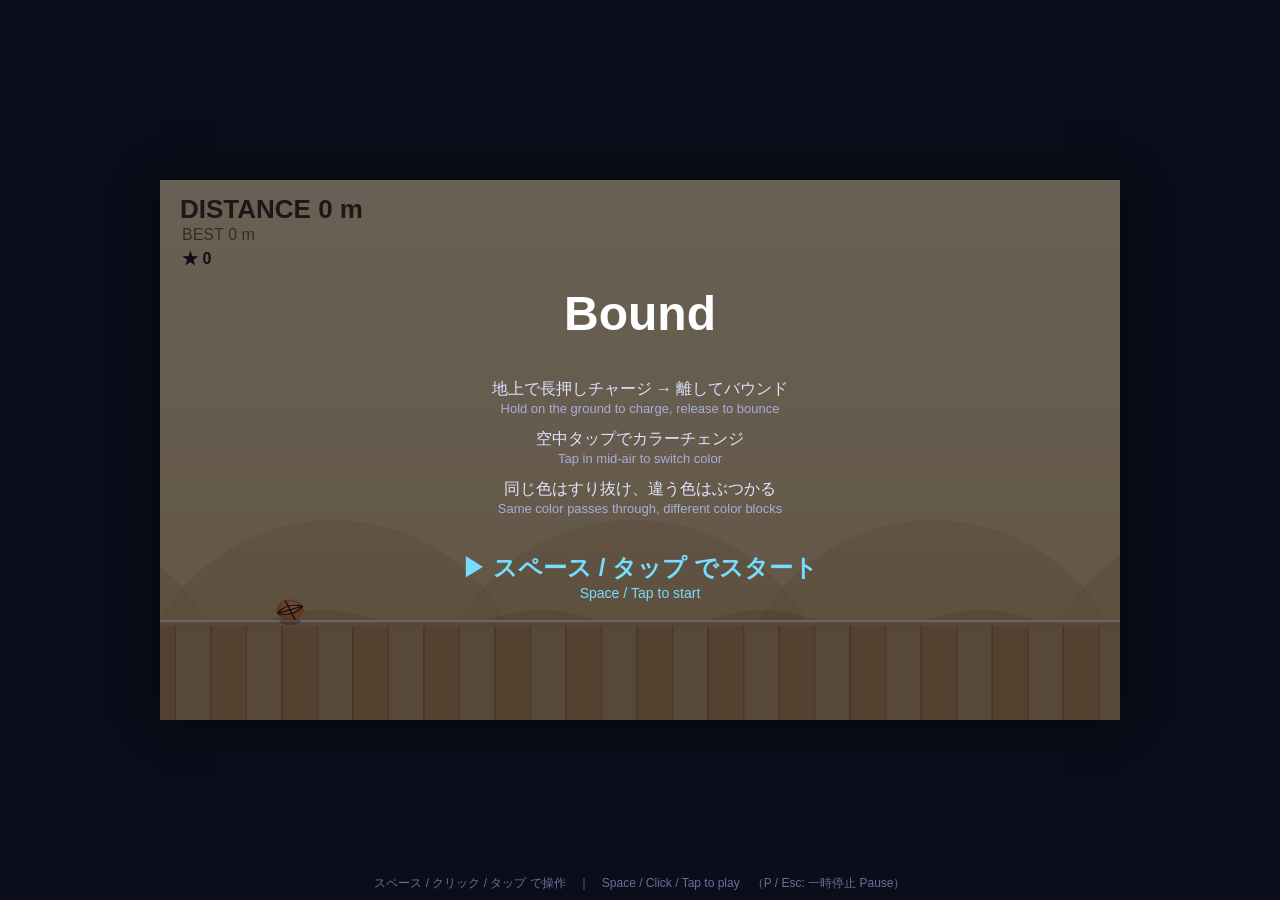
==== index.html @ 678710ff "Black stars; star frequency scales from 15% to 85% by 10000m Co-Authored-By: Claude Sonnet 4.6 <nore" ====
<!DOCTYPE html>
<html lang="ja">
<head>
<meta charset="UTF-8">
<meta name="viewport" content="width=device-width, initial-scale=1.0, user-scalable=no">
<title>Bound</title>
<style>
  * { margin: 0; padding: 0; box-sizing: border-box; }
  html, body {
    width: 100%; height: 100%;
    background: #0b0d1a;
    overflow: hidden;
    font-family: "Segoe UI", "Hiragino Kaku Gothic ProN", "Meiryo", sans-serif;
    -webkit-user-select: none; user-select: none;
    touch-action: none;
  }
  #wrap {
    position: absolute; inset: 0;
    display: flex; align-items: center; justify-content: center;
  }
  canvas {
    background: #1a1f3a;
    box-shadow: 0 0 40px rgba(0,0,0,0.6);
    image-rendering: auto;
    max-width: 100%; max-height: 100%;
  }
  #hint {
    position: absolute; bottom: 8px; left: 0; right: 0;
    text-align: center; color: #6a7099; font-size: 12px;
    pointer-events: none;
  }
</style>
</head>
<body>
<div id="wrap">
  <canvas id="cv" width="960" height="540"></canvas>
</div>
<div id="hint">スペース / クリック / タップ で操作　｜　Space / Click / Tap to play　（P / Esc: 一時停止 Pause）</div>

<script>
"use strict";
(function () {
  const cv = document.getElementById("cv");
  const ctx = cv.getContext("2d");
  const W = cv.width, H = cv.height;

  // ---------------------------------------------------------------------------
  // 物理・ゲーム定数
  // ---------------------------------------------------------------------------
  const GROUND_Y     = 430;     // 地面の高さ（プレイヤーの足の基準）
  const G            = 3200;    // 重力 (px/s^2)。滞空時間≒0.575秒（CHARGE_TIMEより短くしてチャージ中は減速）
  const BASE_VY      = 920;     // 通常ジャンプの初速（上向き）
  const BASE_VX      = 340;     // 開始時の基本前進速度
  const BOOST_MAX    = 330;     // チャージ解放時、そのジャンプだけ前進を速める量（蓄積しない）
  const SPEED_ACCEL  = 0.02;    // 進行距離に応じた等加速度的な加速 (px/s あたり 1px)
  const SPEED_EXTRA_MAX = 520;  // 進行による加速の上限(px/s)
  const HEIGHT_PEN   = 0.45;    // 最大チャージ時の高度低下率（0.45 = 45%減）
  const CHARGE_TIME  = 0.72;    // フルチャージまでの時間(秒)。この間に通常ジャンプ1回分進む
  const CHARGE_MAX   = 1.0;     // チャージ上限（超えると自動解放）
  const NEAR_GROUND_H= 90;      // この高さ以内（降下中）ならチャージ可能(px)
  const CAM_ANCHOR   = 130;     // ボールの画面上の位置(px)。小さいほど左寄りで前方が見やすい
  const CAM_SMOOTH   = 6;       // カメラ追従の滑らかさ（大きいほど速い）
  const ZOOM         = 0.74;    // 画面の引き（<1ほど広く見える＝進行先を確認しやすい）
  const GROUND_SCREEN_Y = 440;  // 地面ラインの画面上の高さ(px)

  const PLAYER_W = 26, PLAYER_H = 32;
  const FALL_ALLOW = 16;        // 地面を超えて落ちてもセーフな余地(px)
  const DEATH_Y  = GROUND_Y + FALL_ALLOW;
  const HOLE_GRACE = 14;        // 穴の落下判定を見た目より両端で狭める余地(px)

  // ボールの色は2色（オレンジ／黒）。色が一致した壁はすり抜けられる。
  // 壁・移動壁は白（中立）もあり、白はどの色でも必ず衝突（すり抜け不可）。
  const COL_ORANGE = "orange", COL_BLACK = "black", COL_WHITE = "white";
  const PALETTE = {
    orange: { main: "#df6f17", light: "#ffae5c", seam: "#1b1206" },
    black:  { main: "#2b2b30", light: "#5d5d66", seam: "#e8e8f0" },
    white:  { main: "#eceef3", light: "#ffffff", seam: "#3a2a14" }
  };

  // ステージ生成
  const SEG_W        = W;          // 一画面分
  const GEN_STEP     = SEG_W / 2;  // 生成・軌道計算の刻み（半画面ごと）
  const START_SAFE_X = SEG_W * 1.4;// 開始直後の安全地帯
  const MARGIN_BASE  = 78;         // 軌道に持たせる初期猶予（各窓の先頭）
  const MARGIN_MIN   = 18;         // 最小猶予
  const MARGIN_SHRINK= 0.0042;     // 距離あたりの猶予縮小量（全体）
  const WINDOW_NARROW= 38;         // 半画面の窓内で進むほど狭める量(px)
  const MAX_WALL_H   = 150;
  const MIN_WALL_H   = 22;
  const MAX_AMPL     = 78;
  const ISLAND_HOLE_MIN = 230;     // 浮島を置く穴幅の絶対下限(px)
  // 浮島は「最大級の穴」だけに置く。穴の最大幅は ≒ 速度×滞空時間(2*BASE_VY/G≒0.575) なので、
  // それより小さい比率にしないと条件を満たさず浮島が出なくなる点に注意。
  const ISLAND_HOLE_FRAC = 0.50;
  const ISLAND_W     = 66;         // 浮島の幅(px)
  const ISLAND_H     = 26;         // 浮島の厚み（描画用, px）

  // 御褒美のスター：ゴーストの軌道上のランダムな位置に置く（軌道上なので必ず取れる）
  const ITEM_R         = 9;        // スターの見た目半径(px)
  const ITEM_COLLECT_R = 34;       // 取得判定の半径（集めやすめ）
  const STAR_CHANCE_MIN = 0.15;    // 星の出現確率（序盤）
  const STAR_CHANCE_MAX = 0.85;    // 星の出現確率（10000m以降）
  const STAR_CHANCE_FULL = 100000; // 最大確率に達するx座標（10000m）

  // 壁・移動壁が「色付き（すり抜け可能）」になる確率。進行するほど増える。
  const COLORED_BASE = 0.12;       // 序盤の色付き割合（残りは白＝すり抜け不可）
  const COLORED_RATE = 0.00006;    // 距離あたりの増加
  const COLORED_MAX  = 0.85;       // 色付き割合の上限

  // 妨害要素どうしの最低間隔は「反応時間(秒)」で管理する（px固定ではなく速度に追従）。
  // 〜2000m は GAP_TIME_SOLO 一定で「目の前の1個ずつ対応」できる余裕を保証。
  // 2000m→6000m で徐々に短縮し、前のジャンプ中に次を仕込む＝先読みが要る難易度へ。
  const GAP_TIME_SOLO = 1.4;       // 〜2000m の障害物間の反応時間(秒)
  const GAP_TIME_MIN  = 0.6;       // 6000m以降の反応時間(秒)
  const GAP_PHASE1_X  = 20000;     // 2000m（ここまではSOLO一定）
  const GAP_PHASE2_X  = 60000;     // 6000m（ここでMINに到達）

  // ---------------------------------------------------------------------------
  // シード付き乱数 (mulberry32) — 再現可能なステージ生成のため
  // ---------------------------------------------------------------------------
  function mulberry32(a) {
    return function () {
      a |= 0; a = (a + 0x6D2B79F5) | 0;
      let t = Math.imul(a ^ (a >>> 15), 1 | a);
      t = (t + Math.imul(t ^ (t >>> 7), 61 | t)) ^ t;
      return ((t ^ (t >>> 14)) >>> 0) / 4294967296;
    };
  }

  // ---------------------------------------------------------------------------
  // ゲーム状態
  // ---------------------------------------------------------------------------
  let state;            // "title" | "play" | "dead"
  let rng;              // 生成用乱数
  let ghost;            // ステージ生成用の通過可能ゴースト
  let obstacles;
  let items;             // 御褒美＆道しるべのスター（正解の軌道上に配置）
  let starsCollected;    // 取得したスター数
  let generatedUpToX;
  let lastObstacleX;    // 直前に置いた妨害要素のx（間隔制御用）
  let player;
  let time;             // ゲーム内経過時間(秒) — 上下する壁の駆動に使用
  let score, best;
  let holding;          // 物理的にボタンが押されているか
  let charge;
  let paused = false;   // 一時停止中か（プレイ中のみ）
  let shakeT;
  let camX = 0;         // カメラのワールドx（描画原点）
  let deadAt = -1;

  // 共有設定：公開URL（itch.io等）。空ならこのページのURLを使う。
  const SHARE_URL = "https://kanai-maru.itch.io/geg";
  let toastMsg = "", toastUntil = 0; // 画面下の一時メッセージ

  best = parseInt(localStorage.getItem("cr_best") || "0", 10) || 0;

  function reset() {
    state = "title";
    initRun(0xC0FFEE); // 固定シード（タイトル背景用）
  }

  function initRun(seed) {
    rng = mulberry32(seed);
    ghost = { x: 0 };
    obstacles = [];
    items = [];
    starsCollected = 0;
    generatedUpToX = 0;
    lastObstacleX = -Infinity;
    player = {
      x: 60, y: GROUND_Y, vy: 0, vx: BASE_VX,
      onGround: true, alive: true, nearGround: true,
      ballColor: COL_ORANGE
    };
    camX = player.x - CAM_ANCHOR / ZOOM;
    time = 0;
    score = 0;
    holding = false;
    charge = 0;
    paused = false;
    shakeT = 0;
    ensureGenerated(player.x + SEG_W * 2);
  }

  function startGame() {
    initRun((Math.random() * 0xFFFFFFFF) >>> 0);
    state = "play";
  }

  // ---------------------------------------------------------------------------
  // ステージ生成
  //   ゴーストがプレイヤーと同じ物理でランダムに跳ね、その「再現可能な軌道」を
  //   解析的に求める。各放物線アーク（着地〜着地）に対し、軌道を避ける形で
  //   穴・壁・上下する壁を配置する。猶予 margin は距離とともに縮小し、さらに
  //   妨害要素どうしの最低間隔も序盤は広く取る。
  // ---------------------------------------------------------------------------
  function ensureGenerated(targetX) {
    while (generatedUpToX < targetX) genStep();
  }

  // 半画面ぶんずつステージを生成する
  function genStep() {
    const segEnd = generatedUpToX + GEN_STEP;
    while (ghost.x < segEnd) {
      // 放物線アーク（ランダムなチャージ）。障害物はアーク内のみ。着地後すぐ次のアーク。
      const c = rng() < 0.5 ? 0 : rng() * CHARGE_MAX;
      const vy = BASE_VY * (1 - c * HEIGHT_PEN);
      const x0 = ghost.x;
      const vx = runSpeedAt(x0) + c * BOOST_MAX; // プレイヤーと同じ距離依存の速度で生成
      const T  = 2 * vy / G;
      const landX = x0 + vx * T;
      const apexX = x0 + vx * (vy / G);
      const apexY = GROUND_Y - vy * vy / (2 * G);
      if (x0 >= START_SAFE_X) {
        placeArcObstacle(x0, landX, apexX, apexY);
        // 御褒美スター：このアークの軌道上のランダムな位置に置く（軌道上なので必ず取れる）
        if (rng() < STAR_CHANCE_MIN + (STAR_CHANCE_MAX - STAR_CHANCE_MIN) * Math.min(1, x0 / STAR_CHANCE_FULL)) {
          const f = 0.15 + rng() * 0.7;            // 0=離陸点, 0.5=頂点, 1=着地点
          const sx = x0 + (landX - x0) * f;
          const sy = GROUND_Y - 4 * (GROUND_Y - apexY) * f * (1 - f); // 放物線上の高さ
          addGuideStar(sx, sy);
        }
      }
      ghost.x = landX;
    }
    generatedUpToX = segEnd;
  }

  // 壁・移動壁の色を選ぶ。序盤は白（すり抜け不可）が多く、進むほど色付きが増える。
  function pickWallColor(dist) {
    const pColored = Math.min(COLORED_MAX, COLORED_BASE + dist * COLORED_RATE);
    if (rng() < pColored) return rng() < 0.5 ? COL_ORANGE : COL_BLACK;
    return COL_WHITE;
  }

  function placeArcObstacle(x0, landX, apexX, apexY) {
    const dist = x0;
    // 軌道計算は半画面ごとに区切る。各「窓」の先頭で猶予を取り直して広くし、
    // 窓内を進むにつれ狭める（さらに全体距離が進むほど全体的にも狭まる）。
    const winProg = (dist % GEN_STEP) / GEN_STEP;            // 0..1 窓内の進行度
    const globalBase = MARGIN_BASE - dist * MARGIN_SHRINK;   // 距離による全体の縮小
    const margin = Math.max(MARGIN_MIN, globalBase - winProg * WINDOW_NARROW);

    // 妨害要素どうしの最低間隔＝反応時間×現在速度。
    // 序盤は1.4秒（着地→次を見て→必要ならチャージ、まで毎回間に合う＝1個ずつ対応）、
    // 2000m以降6000mへ向けて0.6秒まで短縮（前のジャンプ中に次を仕込む＝先読み要）。
    let gapT;
    if (dist <= GAP_PHASE1_X) gapT = GAP_TIME_SOLO;
    else if (dist >= GAP_PHASE2_X) gapT = GAP_TIME_MIN;
    else gapT = GAP_TIME_SOLO + (GAP_TIME_MIN - GAP_TIME_SOLO) *
               (dist - GAP_PHASE1_X) / (GAP_PHASE2_X - GAP_PHASE1_X);
    const spacing = runSpeedAt(x0) * gapT;
    if (x0 - lastObstacleX < spacing) return;

    // 距離が進むほど障害物の出現確率が上がる
    const pObstacle = Math.min(0.9, 0.5 + dist * 0.00003);
    if (rng() > pObstacle) return;

    const arcW = landX - x0;
    const clearance = GROUND_Y - apexY;
    const t = rng();

    if (t < 0.40 && arcW > (2 * margin + 70)) {
      const hx1 = x0 + margin, hx2 = landX - margin;
      const hole = { type: "hole", x1: hx1, x2: hx2 };
      // 救済の浮島は「最大級の穴」だけに置く（中サイズの穴には付けない）。
      const islandThreshold = Math.max(ISLAND_HOLE_MIN, runSpeedAt(x0) * ISLAND_HOLE_FRAC);
      if (hx2 - hx1 > islandThreshold) {
        const cx = (hx1 + hx2) / 2;
        hole.island = {
          x1: cx - ISLAND_W / 2, x2: cx + ISLAND_W / 2,
          color: rng() < 0.5 ? COL_ORANGE : COL_BLACK
        };
      }
      obstacles.push(hole);
      lastObstacleX = landX;
    } else if (t < 0.70) {
      const h = Math.min(clearance - margin, MAX_WALL_H);
      if (h > MIN_WALL_H) {
        const color = pickWallColor(dist);
        obstacles.push({ type: "wall", x: apexX - 14, w: 28, h: h, color: color });
        lastObstacleX = apexX + 14;
      }
    } else {
      const ampl = Math.min(MAX_AMPL, 28 + dist * 0.004);
      const gapH = 2 * (ampl + margin);
      const color = pickWallColor(dist);
      obstacles.push({
        type: "mover",
        x: apexX - 17, w: 34,
        center: apexY, ampl: ampl, gapH: gapH,
        phase: rng() * Math.PI * 2,
        speed: 1.4 + rng() * 1.6,
        color: color
      });
      lastObstacleX = apexX + 17;
    }
  }

  // 御褒美スターを追加（少し上に浮かせて見やすく）
  function addGuideStar(x, y) {
    items.push({ x: x, y: y - 6 });
  }

  // ---------------------------------------------------------------------------
  // 地形クエリ
  // ---------------------------------------------------------------------------
  function holeAt(x) {
    // 落下判定は見た目の穴より両端を HOLE_GRACE ぶん狭める。
    // → チャージ解放が少し遅れても／着地が少し手前でも、縁では落ちない余地を持たせる。
    for (let i = 0; i < obstacles.length; i++) {
      const o = obstacles[i];
      if (o.type === "hole" && x >= o.x1 + HOLE_GRACE && x <= o.x2 - HOLE_GRACE) return o;
    }
    return null;
  }

  // その位置に着地できる足場があるか（通常の地面 or 色違いの浮島）
  function landableAt(x) {
    const h = holeAt(x);
    if (!h) return true;                       // 通常の地面
    const isl = h.island;
    if (isl && x >= isl.x1 - HOLE_GRACE && x <= isl.x2 + HOLE_GRACE
        && isl.color !== player.ballColor) {   // 色が違う浮島＝足場として着地できる
      return true;
    }
    return false;                              // 穴（または同色で通り抜ける浮島）
  }

  function moverGap(o) {
    const center = o.center + o.ampl * Math.sin(o.phase + time * o.speed);
    return { top: center - o.gapH / 2, bottom: center + o.gapH / 2 };
  }

  // ---------------------------------------------------------------------------
  // 入力
  // ---------------------------------------------------------------------------
  function press() {
    ensureAudio(); // ユーザー操作のタイミングで音声を有効化
    if (state === "title") { startGame(); return; }
    if (state === "dead") { if (time - deadAt > 0.4) startGame(); return; }
    if (paused) return; // 一時停止中はゲーム操作を受け付けない
    if (!player.onGround && !player.nearGround) {
      // 高い空中での押下：ボールの色を切り替える（壁すり抜け用）
      player.ballColor = player.ballColor === COL_ORANGE ? COL_BLACK : COL_ORANGE;
      playSwitch();
      return;
    }
    holding = true;
  }
  function release() {
    if (state === "play") holding = false;
  }

  // 一時停止トグル（プレイ中のみ）
  const PAUSE_BTN = { x: W - 52, y: 14, w: 38, h: 38 };
  function togglePause() {
    if (state !== "play") return;
    paused = !paused;
    if (paused) { holding = false; stopChargeTone(); }
  }
  function inPauseBtn(x, y) {
    return x >= PAUSE_BTN.x && x <= PAUSE_BTN.x + PAUSE_BTN.w
        && y >= PAUSE_BTN.y && y <= PAUSE_BTN.y + PAUSE_BTN.h;
  }
  // クライアント座標 → キャンバス座標（CSS拡大に対応）
  function evToCanvas(e) {
    const r = cv.getBoundingClientRect();
    const src = (e.touches && e.touches[0]) ? e.touches[0] : e;
    return { x: (src.clientX - r.left) * (W / r.width),
             y: (src.clientY - r.top) * (H / r.height) };
  }
  // 結果画面の共有ボタン
  const SHARE_BTN = { w: 260, h: 46, x: Math.round(W / 2 - 130), y: Math.round(H / 2 + 116) };
  function inShareBtn(x, y) {
    return x >= SHARE_BTN.x && x <= SHARE_BTN.x + SHARE_BTN.w
        && y >= SHARE_BTN.y && y <= SHARE_BTN.y + SHARE_BTN.h;
  }
  function showToast(msg) { toastMsg = msg; toastUntil = time + 2.4; }
  function shareScore() {
    const url = SHARE_URL || location.href;
    const text = "🏀 The Great Escape from the Gym：" + score + "m 走破！★" + starsCollected + " / I escaped " + score + "m! (★" + starsCollected + ")";
    // 1) Web Share API（主にモバイル）
    if (navigator.share) {
      navigator.share({ title: "The Great Escape from the Gym", text: text, url: url }).catch(function () {});
      return;
    }
    // 2) X(Twitter) の投稿画面を開く
    const intent = "https://twitter.com/intent/tweet?text=" + encodeURIComponent(text) +
                   "&url=" + encodeURIComponent(url) + "&hashtags=TheGreatEscapeFromTheGym";
    const w = window.open(intent, "_blank", "noopener,noreferrer");
    // 3) ポップアップがブロックされたらクリップボードにコピー
    if (!w) {
      try { navigator.clipboard.writeText(text + " " + url); showToast("コピーしました / Copied!"); }
      catch (e) { showToast("共有できませんでした / Could not share"); }
    }
  }

  function pointerDown(e) {
    const pt = evToCanvas(e);
    if (state === "play" && inPauseBtn(pt.x, pt.y)) { togglePause(); return; }
    if (state === "dead" && time - deadAt > 0.4 && inShareBtn(pt.x, pt.y)) { shareScore(); return; }
    press();
  }

  window.addEventListener("keydown", function (e) {
    if (e.code === "Space" || e.key === " ") { e.preventDefault(); if (!e.repeat) press(); }
    else if (e.code === "KeyP" || e.code === "Escape") { e.preventDefault(); if (!e.repeat) togglePause(); }
  });
  window.addEventListener("keyup", function (e) {
    if (e.code === "Space" || e.key === " ") { e.preventDefault(); release(); }
  });
  cv.addEventListener("mousedown", function (e) { e.preventDefault(); pointerDown(e); });
  window.addEventListener("mouseup", function () { release(); });
  cv.addEventListener("touchstart", function (e) { e.preventDefault(); pointerDown(e); }, { passive: false });
  window.addEventListener("touchend", function (e) { e.preventDefault(); release(); }, { passive: false });

  // ---------------------------------------------------------------------------
  // 更新
  // ---------------------------------------------------------------------------
  function update(dt) {
    if (state === "play" && paused) return; // 一時停止中はフリーズ（時間も進めない）
    time += dt;
    if (state !== "play") return;

    const p = player;

    // チャージが有効なのは「接地中」か「着地に向けて降下中で地面に近い」ときだけ。
    // 高い空中ではボタンは無効（何も溜まらない）。
    p.nearGround = p.onGround || (p.vy >= 0 && (GROUND_Y - p.y) <= NEAR_GROUND_H);
    const canCharge = holding && p.nearGround;
    if (canCharge) {
      charge = Math.min(CHARGE_MAX, charge + dt / CHARGE_TIME);
    }

    // チャージ音（溜まるほど音階が上がる）。チャージしていない間は止める。
    if (canCharge) { startChargeTone(); updateChargeTone(charge); }
    else { stopChargeTone(); }

    if (p.onGround) {
      if (holding && charge < CHARGE_MAX) {
        // チャージ中は一定速度で前進。フルチャージ(CHARGE_TIME)でちょうど
        // 通常ジャンプ1回分の飛距離（= runSpeed × 滞空時間）だけ進むよう速度を設定。
        const jumpDist = runSpeedAt(p.x) * (2 * BASE_VY / G);
        p.vx = jumpDist / CHARGE_TIME;
        p.y = GROUND_Y; p.vy = 0;
      } else if (charge > 0) {
        // チャージ解放ジャンプ（離した瞬間 or 上限到達で自動解放）。
        // 押しっぱなしでもチャージはリセットされ、着地後また0から溜まる。
        launch(charge);
      } else {
        // 着地後すぐの自動ジャンプ（チャージなし）。連続して跳ね続ける。
        launch(0);
      }
    } else {
      // 空中ではチャージしない（押していても何も溜まらない）
      p.vy += G * dt;
    }

    p.x += p.vx * dt;
    p.y += p.vy * dt;

    // 着地 / 落下判定（見た目どおり：地面を超えて落ちたらアウト。FALL_ALLOW の余地あり）
    if (p.y >= GROUND_Y) {
      if (landableAt(p.x)) {   // 通常の地面 or 色違いの浮島に着地
        if (!p.onGround) playLand(); // 着地音（空中→接地の瞬間だけ）
        p.y = GROUND_Y; p.vy = 0; p.onGround = true;
      } else {
        p.onGround = false; // 穴の上（または同色の浮島）：落下継続
        if (p.y > DEATH_Y) return die();
      }
    }

    checkCollisions();

    ensureGenerated(p.x + SEG_W * 2);

    const cutoff = p.x - SEG_W;
    while (obstacles.length && obstacleRight(obstacles[0]) < cutoff) obstacles.shift();
    while (items.length && items[0].x < cutoff) items.shift();

    // 道しるべスターの取得判定（ボール中心との距離で判定。集めやすめに余裕を持たせる）
    const bcx = p.x, bcy = p.y - BALL_R;
    for (let i = items.length - 1; i >= 0; i--) {
      const it = items[i];
      const dx = it.x - bcx, dy = it.y - bcy;
      if (dx * dx + dy * dy < ITEM_COLLECT_R * ITEM_COLLECT_R) {
        items.splice(i, 1);
        starsCollected++;
        playCoin();
      }
    }

    score = Math.floor(p.x / 10);
    if (shakeT > 0) shakeT -= dt;

    // カメラを滑らかに追従。速度が高いほど基準位置より前に出て前進感が増す。
    // camX はワールド左端。ズームを掛けるので基準はワールド単位に換算する。
    const anchorW = CAM_ANCHOR / ZOOM;
    const camTarget = p.x - anchorW;
    camX += (camTarget - camX) * Math.min(1, CAM_SMOOTH * dt);
    const ballPx = (p.x - camX) * ZOOM;       // ボールの画面上x(px)。画面内に保つ
    const maxPx = W * 0.84, minPx = 80;
    if (ballPx > maxPx) camX = p.x - maxPx / ZOOM;
    if (ballPx < minPx) camX = p.x - minPx / ZOOM;
  }

  // 進行距離に応じた基本前進速度（等加速度的に緩やかに上昇、上限あり）
  function runSpeedAt(x) {
    return BASE_VX + Math.min(SPEED_EXTRA_MAX, x * SPEED_ACCEL);
  }

  function launch(c) {
    const p = player;
    p.vy = -BASE_VY * (1 - c * HEIGHT_PEN);
    // チャージ分はそのジャンプ限りの加速（慣性として蓄積しない）。基本速度は進行で緩やかに上昇。
    p.vx = runSpeedAt(p.x) + c * BOOST_MAX;
    p.onGround = false;
    charge = 0;            // ジャンプしたらチャージはリセット（押しっぱなしでも）
    stopChargeTone();
    playJump(c);           // ジャンプ音（チャージが大きいほど高め）
  }

  function obstacleRight(o) {
    return o.type === "hole" ? o.x2 : o.x + o.w;
  }

  function checkCollisions() {
    const p = player;
    const left = p.x - PLAYER_W / 2, right = p.x + PLAYER_W / 2;
    const top = p.y - PLAYER_H, bottom = p.y;
    for (let i = 0; i < obstacles.length; i++) {
      const o = obstacles[i];
      if (o.color && o.color === p.ballColor) continue; // 色が一致＝すり抜け
      if (o.type === "wall") {
        const wtop = GROUND_Y - o.h;
        if (right > o.x && left < o.x + o.w && bottom > wtop) return die();
      } else if (o.type === "mover") {
        if (right > o.x && left < o.x + o.w) {
          const g = moverGap(o);
          if (top < g.top || bottom > g.bottom) return die();
        }
      }
    }
  }

  function die() {
    if (!player.alive) return;
    player.alive = false;
    state = "dead";
    deadAt = time;
    shakeT = 0.4;
    stopChargeTone();
    playDeath();
    if (score > best) { best = score; localStorage.setItem("cr_best", String(best)); }
  }

  // ---------------------------------------------------------------------------
  // サウンド（Web Audio）
  // ---------------------------------------------------------------------------
  let actx = null;
  let chargeOsc = null, chargeGain = null;

  function ensureAudio() {
    if (!actx) {
      try { actx = new (window.AudioContext || window.webkitAudioContext)(); }
      catch (e) { actx = null; }
    }
    if (actx && actx.state === "suspended") actx.resume();
  }

  function startChargeTone() {
    if (!actx || chargeOsc) return;
    chargeOsc = actx.createOscillator();
    chargeGain = actx.createGain();
    chargeOsc.type = "triangle";
    chargeOsc.frequency.value = 220;
    chargeGain.gain.value = 0.0001;
    chargeGain.gain.linearRampToValueAtTime(0.10, actx.currentTime + 0.03);
    chargeOsc.connect(chargeGain).connect(actx.destination);
    chargeOsc.start();
  }
  function updateChargeTone(c) {
    if (!actx || !chargeOsc) return;
    // チャージが進むほど高い音階へ（約2オクターブ上昇）
    const f = 220 * Math.pow(2, c * 2);
    chargeOsc.frequency.setTargetAtTime(f, actx.currentTime, 0.02);
  }
  function stopChargeTone() {
    if (!actx || !chargeOsc) return;
    const o = chargeOsc, g = chargeGain;
    g.gain.cancelScheduledValues(actx.currentTime);
    g.gain.setTargetAtTime(0.0001, actx.currentTime, 0.03);
    o.stop(actx.currentTime + 0.12);
    chargeOsc = null; chargeGain = null;
  }
  function playSwitch() {
    if (!actx) return;
    const o = actx.createOscillator(), g = actx.createGain();
    o.type = "triangle";
    const base = player.ballColor === COL_BLACK ? 300 : 520; // 色で音程を変える
    o.frequency.setValueAtTime(base, actx.currentTime);
    o.frequency.exponentialRampToValueAtTime(base * 1.5, actx.currentTime + 0.07);
    g.gain.setValueAtTime(0.12, actx.currentTime);
    g.gain.exponentialRampToValueAtTime(0.001, actx.currentTime + 0.1);
    o.connect(g).connect(actx.destination);
    o.start(); o.stop(actx.currentTime + 0.12);
  }
  function playJump(c) {
    if (!actx) return;
    const o = actx.createOscillator(), g = actx.createGain();
    o.type = "square";
    const base = 330 + c * 260;                // チャージが大きいほど高い
    o.frequency.setValueAtTime(base, actx.currentTime);
    o.frequency.exponentialRampToValueAtTime(base * 1.7, actx.currentTime + 0.10);
    g.gain.setValueAtTime(0.16, actx.currentTime);
    g.gain.exponentialRampToValueAtTime(0.001, actx.currentTime + 0.16);
    o.connect(g).connect(actx.destination);
    o.start(); o.stop(actx.currentTime + 0.18);
  }
  function playLand() {
    if (!actx) return;
    const o = actx.createOscillator(), g = actx.createGain();
    o.type = "sine";
    o.frequency.setValueAtTime(190, actx.currentTime);
    o.frequency.exponentialRampToValueAtTime(70, actx.currentTime + 0.11);
    g.gain.setValueAtTime(0.2, actx.currentTime);
    g.gain.exponentialRampToValueAtTime(0.001, actx.currentTime + 0.16);
    o.connect(g).connect(actx.destination);
    o.start(); o.stop(actx.currentTime + 0.18);
  }
  function playDeath() {
    if (!actx) return;
    const o = actx.createOscillator(), g = actx.createGain();
    o.type = "sawtooth";
    o.frequency.setValueAtTime(420, actx.currentTime);
    o.frequency.exponentialRampToValueAtTime(80, actx.currentTime + 0.4);
    g.gain.setValueAtTime(0.18, actx.currentTime);
    g.gain.exponentialRampToValueAtTime(0.001, actx.currentTime + 0.45);
    o.connect(g).connect(actx.destination);
    o.start(); o.stop(actx.currentTime + 0.5);
  }
  function playCoin() {
    if (!actx) return;
    // 明るい2音のチャイム（取得の気持ちよさ）
    var t0 = actx.currentTime;
    [988, 1319].forEach(function (f, i) {
      var o = actx.createOscillator(), g = actx.createGain();
      o.type = "triangle";
      o.frequency.setValueAtTime(f, t0 + i * 0.05);
      g.gain.setValueAtTime(0.0001, t0 + i * 0.05);
      g.gain.linearRampToValueAtTime(0.16, t0 + i * 0.05 + 0.01);
      g.gain.exponentialRampToValueAtTime(0.001, t0 + i * 0.05 + 0.16);
      o.connect(g).connect(actx.destination);
      o.start(t0 + i * 0.05); o.stop(t0 + i * 0.05 + 0.18);
    });
  }

  // ---------------------------------------------------------------------------
  // 描画
  // ---------------------------------------------------------------------------
  function draw() {
    ctx.clearRect(0, 0, W, H);

    const sky = ctx.createLinearGradient(0, 0, 0, H);
    sky.addColorStop(0, "#f6e1ac");
    sky.addColorStop(0.6, "#efd293");
    sky.addColorStop(1, "#e7c07a");
    ctx.fillStyle = sky;
    ctx.fillRect(0, 0, W, H);

    // タイトル中はカメラを固定基準に
    const cam = state === "title" ? (player.x - CAM_ANCHOR / ZOOM) : camX;
    drawParallax(cam);

    let sx = 0, sy = 0;
    if (shakeT > 0) { sx = (Math.random() - 0.5) * 10; sy = (Math.random() - 0.5) * 10; }
    ctx.save();
    // 地面ラインを基準にズームアウトしてワールドを描画（引きで先まで見える）
    ctx.translate(sx, GROUND_SCREEN_Y + sy);
    ctx.scale(ZOOM, ZOOM);
    ctx.translate(-cam, -GROUND_Y);

    drawGround(cam);
    drawObstacles(cam);
    drawItems(cam);
    drawPlayer();

    ctx.restore();

    drawHUD();
    if (state === "title") drawTitle();
    if (state === "dead")  drawDead();
    if (state === "play" && paused) drawPause();

    // 一時メッセージ（共有時のフィードバックなど）
    if (time < toastUntil) {
      ctx.textAlign = "center";
      ctx.font = "bold 16px sans-serif";
      const tw = ctx.measureText(toastMsg).width + 36;
      ctx.fillStyle = "rgba(20,30,50,0.88)";
      roundRect(W / 2 - tw / 2, H - 96, tw, 34, 9); ctx.fill();
      ctx.fillStyle = "#fff";
      ctx.fillText(toastMsg, W / 2, H - 74);
      ctx.textAlign = "left";
    }
  }

  function drawParallax(camX) {
    ctx.save();
    // 観客席／壁を思わせる、暖色のぼんやりした帯
    ctx.fillStyle = "rgba(196,150,86,0.30)";
    const off1 = -(camX * 0.2) % 300;
    for (let i = -1; i < W / 300 + 2; i++) {
      const bx = off1 + i * 300;
      ctx.beginPath(); ctx.arc(bx + 150, H, 200, Math.PI, 0); ctx.fill();
    }
    ctx.fillStyle = "rgba(170,124,66,0.34)";
    const off2 = -(camX * 0.45) % 220;
    for (let i = -1; i < W / 220 + 2; i++) {
      const bx = off2 + i * 220;
      ctx.beginPath(); ctx.arc(bx + 110, H + 40, 150, Math.PI, 0); ctx.fill();
    }
    ctx.restore();
  }

  function drawGround(camX) {
    const x0 = camX - 40, x1 = camX + W / ZOOM + 40;
    const holes = obstacles
      .filter(o => o.type === "hole" && o.x2 > x0 && o.x1 < x1)
      .sort((a, b) => a.x1 - b.x1);

    // 地面ブロックを穴で分割して描画
    let cursor = x0;
    for (const h of holes) {
      if (h.x1 > cursor) fillGroundBlock(cursor, h.x1);
      cursor = Math.max(cursor, h.x2);
    }
    if (cursor < x1) fillGroundBlock(cursor, x1);

    // 穴を強調表示（視認性アップ）
    for (const h of holes) drawHole(h);
  }

  const TILE = 48; // 床板の幅
  function fillGroundBlock(a, b) {
    // バスケットコートの木目フロア
    ctx.fillStyle = "#c89a5b";
    ctx.fillRect(a, GROUND_Y, b - a, H - GROUND_Y + 60);

    // 流れていく板模様（前進感を出すための主要な手がかり）
    ctx.save();
    ctx.beginPath(); ctx.rect(a, GROUND_Y, b - a, H - GROUND_Y + 60); ctx.clip();
    const t0 = Math.floor(a / TILE) * TILE;
    for (let tx = t0; tx < b; tx += TILE) {
      // 板ごとの濃淡
      const col = (Math.floor(tx / TILE) & 1) ? "#c0934f" : "#cea466";
      ctx.fillStyle = col;
      ctx.fillRect(tx, GROUND_Y + 10, TILE, 999);
      // 縦の継ぎ目
      ctx.fillStyle = "rgba(120,80,30,0.45)";
      ctx.fillRect(tx, GROUND_Y, 2, H - GROUND_Y + 60);
    }
    ctx.restore();

    // 上端のコートライン（白）
    ctx.fillStyle = "#caa066";
    ctx.fillRect(a, GROUND_Y, b - a, 8);
    ctx.fillStyle = "#f7eedd";
    ctx.fillRect(a, GROUND_Y, b - a, 3);
  }

  function drawHole(h) {
    // 床が抜けた穴。明るい背景でも分かるよう、手前をうっすら暗くして縁取る。
    const grd = ctx.createLinearGradient(0, GROUND_Y, 0, GROUND_Y + 70);
    grd.addColorStop(0, "rgba(40,24,8,0.55)");
    grd.addColorStop(1, "rgba(40,24,8,0)");
    ctx.fillStyle = grd;
    ctx.fillRect(h.x1, GROUND_Y, h.x2 - h.x1, 70);

    // 縁取り（濃い赤茶）
    ctx.fillStyle = "#b5371f";
    ctx.fillRect(h.x1 - 5, GROUND_Y, 5, 34); // 左の縁
    ctx.fillRect(h.x2, GROUND_Y, 5, 34);     // 右の縁
    ctx.fillStyle = "#3a2410";
    ctx.fillRect(h.x1 - 5, GROUND_Y, 5, 4);
    ctx.fillRect(h.x2, GROUND_Y, 5, 4);

    if (h.island) drawIsland(h.island);
  }

  function drawIsland(isl) {
    const pal = PALETTE[isl.color] || PALETTE.orange;
    const matched = (isl.color === player.ballColor); // 同色＝足場にならず通り抜ける
    const w = isl.x2 - isl.x1;
    ctx.save();
    ctx.globalAlpha = matched ? 0.28 : 1.0; // 同色なら半透明（乗れない合図）
    // 浮島本体（上面＝GROUND_Y、下に厚み）
    ctx.fillStyle = pal.main;
    ctx.fillRect(isl.x1, GROUND_Y, w, ISLAND_H);
    ctx.fillStyle = pal.light;
    ctx.fillRect(isl.x1, GROUND_Y, w, 5); // 上面ハイライト
    ctx.globalAlpha = matched ? 0.4 : 1.0;
    ctx.strokeStyle = "rgba(0,0,0,0.4)";
    ctx.lineWidth = 2;
    ctx.strokeRect(isl.x1, GROUND_Y, w, ISLAND_H);
    ctx.restore();
  }

  function drawObstacles(camX) {
    const x0 = camX - 60, x1 = camX + W / ZOOM + 60;
    for (const o of obstacles) {
      if (o.type === "hole") continue;
      if (o.x + o.w < x0 || o.x > x1) continue;
      const pal = PALETTE[o.color] || PALETTE.orange;
      const matched = (o.color === player.ballColor); // 今の色ですり抜け可能

      ctx.save();
      ctx.globalAlpha = matched ? 0.28 : 1.0; // 一致中は半透明（すり抜けられる合図）
      if (o.type === "wall") {
        const wtop = GROUND_Y - o.h;
        ctx.fillStyle = pal.main;
        ctx.fillRect(o.x, wtop, o.w, o.h);
        ctx.fillStyle = pal.light;
        ctx.fillRect(o.x, wtop, o.w, 6);
        ctx.globalAlpha = matched ? 0.4 : 1.0;
        ctx.strokeStyle = "rgba(0,0,0,0.35)";
        ctx.lineWidth = 2;
        ctx.strokeRect(o.x, wtop, o.w, o.h);
      } else if (o.type === "mover") {
        const g = moverGap(o);
        ctx.fillStyle = pal.main;
        if (g.top > 0) ctx.fillRect(o.x, -20, o.w, g.top + 20);
        ctx.fillRect(o.x, g.bottom, o.w, GROUND_Y - g.bottom);
        ctx.fillStyle = pal.light;
        ctx.fillRect(o.x, g.top - 5, o.w, 5);
        ctx.fillRect(o.x, g.bottom, o.w, 5);
      }
      ctx.restore();
    }
  }

  // 道しるべスター（正解の軌道上に光る）
  function drawItems(camX) {
    const x0 = camX - 40, x1 = camX + W / ZOOM + 40;
    const pulse = 0.5 + 0.5 * Math.sin(time * 6);
    for (const it of items) {
      if (it.x < x0 || it.x > x1) continue;
      ctx.save();
      ctx.translate(it.x, it.y);
      // 後光
      ctx.fillStyle = "rgba(0, 0, 0, " + (0.12 + 0.10 * pulse) + ")";
      ctx.beginPath();
      ctx.arc(0, 0, ITEM_R * (1.9 + 0.4 * pulse), 0, Math.PI * 2);
      ctx.fill();
      // 星
      ctx.rotate(time * 1.5);
      ctx.beginPath();
      for (let k = 0; k < 10; k++) {
        const ang = Math.PI / 5 * k - Math.PI / 2;
        const r = (k % 2 === 0) ? ITEM_R : ITEM_R * 0.45;
        const px = Math.cos(ang) * r, py = Math.sin(ang) * r;
        if (k === 0) ctx.moveTo(px, py); else ctx.lineTo(px, py);
      }
      ctx.closePath();
      ctx.fillStyle = "#111111";
      ctx.fill();
      ctx.lineWidth = 1.6;
      ctx.strokeStyle = "rgba(255,255,255,0.55)";
      ctx.stroke();
      ctx.restore();
    }
  }

  const BALL_R = 16; // バスケットボールの半径
  function drawPlayer() {
    const p = player;

    // 接地影
    ctx.fillStyle = "rgba(0,0,0,0.25)";
    ctx.beginPath();
    ctx.ellipse(p.x, GROUND_Y + 2, BALL_R * 0.9, 5, 0, 0, Math.PI * 2);
    ctx.fill();

    // チャージのグロー
    if (charge > 0) {
      ctx.fillStyle = `rgba(120,220,255,${0.3 + charge * 0.5})`;
      ctx.beginPath();
      ctx.arc(p.x, p.y - BALL_R, BALL_R * (1.25 + charge * 0.7), 0, Math.PI * 2);
      ctx.fill();
    }

    // 転がり回転（前進に応じて回る）と、接地時のスクワッシュ
    const rot = p.x * 0.02;
    const sx = p.onGround ? 1.14 : 1.0;
    const sy = p.onGround ? 0.86 : 1.0;

    ctx.save();
    ctx.translate(p.x, p.y);          // 接地点（ボール下端）
    ctx.scale(sx, sy);
    ctx.translate(0, -BALL_R);        // ボール中心へ
    ctx.rotate(rot);

    // ボール本体（現在の色の球。左上を明るく）
    const pal = PALETTE[p.ballColor] || PALETTE.orange;
    if (player.alive) {
      const g = ctx.createRadialGradient(-BALL_R * 0.35, -BALL_R * 0.35, BALL_R * 0.2, 0, 0, BALL_R);
      g.addColorStop(0, pal.light);
      g.addColorStop(1, pal.main);
      ctx.fillStyle = g;
    } else {
      ctx.fillStyle = "#8a8a8a";
    }
    ctx.beginPath();
    ctx.arc(0, 0, BALL_R, 0, Math.PI * 2);
    ctx.fill();

    // 継ぎ目（色に応じて見やすい色に：オレンジ=黒、黒=白系）
    ctx.strokeStyle = pal.seam;
    ctx.lineWidth = 1.7;
    ctx.beginPath();
    ctx.moveTo(-BALL_R, 0); ctx.lineTo(BALL_R, 0);   // 横
    ctx.moveTo(0, -BALL_R); ctx.lineTo(0, BALL_R);   // 縦
    ctx.stroke();
    ctx.beginPath();
    ctx.moveTo(0, -BALL_R); ctx.quadraticCurveTo(-BALL_R * 0.78, 0, 0, BALL_R); // 左カーブ
    ctx.moveTo(0, -BALL_R); ctx.quadraticCurveTo(BALL_R * 0.78, 0, 0, BALL_R);  // 右カーブ
    ctx.stroke();

    ctx.restore();
  }

  function roundRect(x, y, w, h, r) {
    ctx.beginPath();
    ctx.moveTo(x + r, y);
    ctx.arcTo(x + w, y, x + w, y + h, r);
    ctx.arcTo(x + w, y + h, x, y + h, r);
    ctx.arcTo(x, y + h, x, y, r);
    ctx.arcTo(x, y, x + w, y, r);
    ctx.closePath();
  }

  function drawHUD() {
    ctx.fillStyle = "#3a2710";
    ctx.font = "bold 26px sans-serif";
    ctx.textAlign = "left";
    ctx.fillText("DISTANCE " + score + " m", 20, 38);
    ctx.font = "16px sans-serif";
    ctx.fillStyle = "#7a6033";
    ctx.fillText("BEST " + best + " m", 22, 60);
    ctx.fillStyle = "#111111";
    ctx.font = "bold 16px sans-serif";
    ctx.fillText("★ " + starsCollected, 22, 84);

    if (state === "play") {
      drawPauseButton();

      const mw = 180, mh = 14, mx = W - mw - 64, my = 28;
      const airborneDisabled = holding && !player.nearGround;
      ctx.fillStyle = "rgba(60,40,16,0.18)";
      roundRect(mx, my, mw, mh, 7); ctx.fill();
      if (!airborneDisabled) {
        const grd = ctx.createLinearGradient(mx, 0, mx + mw, 0);
        grd.addColorStop(0, "#5ad6c0");
        grd.addColorStop(1, "#78dcff");
        ctx.fillStyle = grd;
        roundRect(mx, my, mw * charge, mh, 7); ctx.fill();
      }
      ctx.fillStyle = airborneDisabled ? "#9a8048" : "#6b5126";
      ctx.font = "13px sans-serif";
      ctx.textAlign = "right";
      ctx.fillText(airborneDisabled ? "Charge" : "Charge", mx - 8, my + 12);
      ctx.textAlign = "left";
    }
  }

  function drawPauseButton() {
    const b = PAUSE_BTN;
    ctx.fillStyle = "rgba(58,39,16,0.18)";
    roundRect(b.x, b.y, b.w, b.h, 8); ctx.fill();
    ctx.fillStyle = "#3a2710";
    if (!paused) {
      ctx.fillRect(b.x + 11, b.y + 10, 5, 18); // ❙❙ 一時停止
      ctx.fillRect(b.x + 22, b.y + 10, 5, 18);
    } else {
      ctx.beginPath();                         // ▶ 再生
      ctx.moveTo(b.x + 13, b.y + 9);
      ctx.lineTo(b.x + 13, b.y + 29);
      ctx.lineTo(b.x + 29, b.y + 19);
      ctx.closePath(); ctx.fill();
    }
  }

  function drawPause() {
    overlay();
    ctx.textAlign = "center";
    ctx.fillStyle = "#fff";
    ctx.font = "bold 46px sans-serif";
    ctx.fillText("PAUSED", W / 2, H / 2 - 6);
    ctx.fillStyle = "#c8cdf0";
    ctx.font = "18px sans-serif";
    ctx.fillText("⏸ ボタン / P / Esc で再開  |  Tap ⏸ / P / Esc to resume", W / 2, H / 2 + 34);
    ctx.textAlign = "left";
  }

  function drawTitle() {
    overlay();
    ctx.textAlign = "center";
    ctx.fillStyle = "#fff";
    ctx.font = "bold 48px sans-serif";
    ctx.fillText("Bound", W / 2, 150);

    // 各項目を 日本語 / 英語 の2行に分けて表示（横はみ出し防止）
    const items = [
      ["地上で長押しチャージ → 離してバウンド", "Hold on the ground to charge, release to bounce"],
      ["空中タップでカラーチェンジ", "Tap in mid-air to switch color"],
      ["同じ色はすり抜け、違う色はぶつかる", "Same color passes through, different color blocks"],
    ];
    const yBase = 214;
    items.forEach(function (it, i) {
      const y = yBase + i * 50;
      ctx.fillStyle = "#dfe4ff";
      ctx.font = "16px sans-serif";
      ctx.fillText(it[0], W / 2, y);
      ctx.fillStyle = "#a7adda";
      ctx.font = "13px sans-serif";
      ctx.fillText(it[1], W / 2, y + 19);
    });

    ctx.fillStyle = ((time * 2) % 2 < 1) ? "#78dcff" : "#5ad6c0";
    ctx.font = "bold 24px sans-serif";
    ctx.fillText("▶ スペース / タップ でスタート", W / 2, 396);
    ctx.font = "14px sans-serif";
    ctx.fillText("Space / Tap to start", W / 2, 418);
    ctx.textAlign = "left";
  }

  function drawDead() {
    overlay();
    ctx.textAlign = "center";
    ctx.fillStyle = "#ff7080";
    ctx.font = "bold 48px sans-serif";
    ctx.fillText("GAME OVER", W / 2, H / 2 - 40);
    ctx.fillStyle = "#fff";
    ctx.font = "bold 30px sans-serif";
    ctx.fillText("DISTANCE " + score + " m", W / 2, H / 2 + 14);
    ctx.fillStyle = "#c8cdf0";
    ctx.font = "18px sans-serif";
    ctx.fillText("BEST " + best + " m", W / 2, H / 2 + 44);
    ctx.fillStyle = "#111111";
    ctx.font = "bold 20px sans-serif";
    ctx.fillText("★ " + starsCollected, W / 2, H / 2 + 72);
    if (time - deadAt > 0.4) {
      ctx.fillStyle = ((time * 2) % 2 < 1) ? "#78dcff" : "#5ad6c0";
      ctx.font = "bold 22px sans-serif";
      ctx.fillText("▶ スペース / タップ でリトライ  |  Space / Tap to retry", W / 2, H / 2 + 90);

      // SNS シェアボタン
      const b = SHARE_BTN;
      ctx.fillStyle = "rgba(90,180,255,0.22)";
      roundRect(b.x, b.y, b.w, b.h, 12); ctx.fill();
      ctx.strokeStyle = "#78dcff"; ctx.lineWidth = 2;
      roundRect(b.x, b.y, b.w, b.h, 12); ctx.stroke();
      ctx.fillStyle = "#e6f6ff"; ctx.font = "bold 18px sans-serif";
      ctx.fillText("結果をシェア / Share", W / 2, b.y + 29);
    }
    ctx.textAlign = "left";
  }

  function overlay() {
    ctx.fillStyle = "rgba(10,12,28,0.6)";
    ctx.fillRect(0, 0, W, H);
  }

  // ---------------------------------------------------------------------------
  // メインループ（固定タイムステップ）
  // ---------------------------------------------------------------------------
  let lastT = performance.now();
  let acc = 0;
  const STEP = 1 / 120;

  function loop(now) {
    let frame = (now - lastT) / 1000;
    lastT = now;
    if (frame > 0.25) frame = 0.25;
    acc += frame;
    while (acc >= STEP) { update(STEP); acc -= STEP; }
    draw();
    requestAnimationFrame(loop);
  }

  reset();
  requestAnimationFrame(loop);
})();
</script>
</body>
</html>
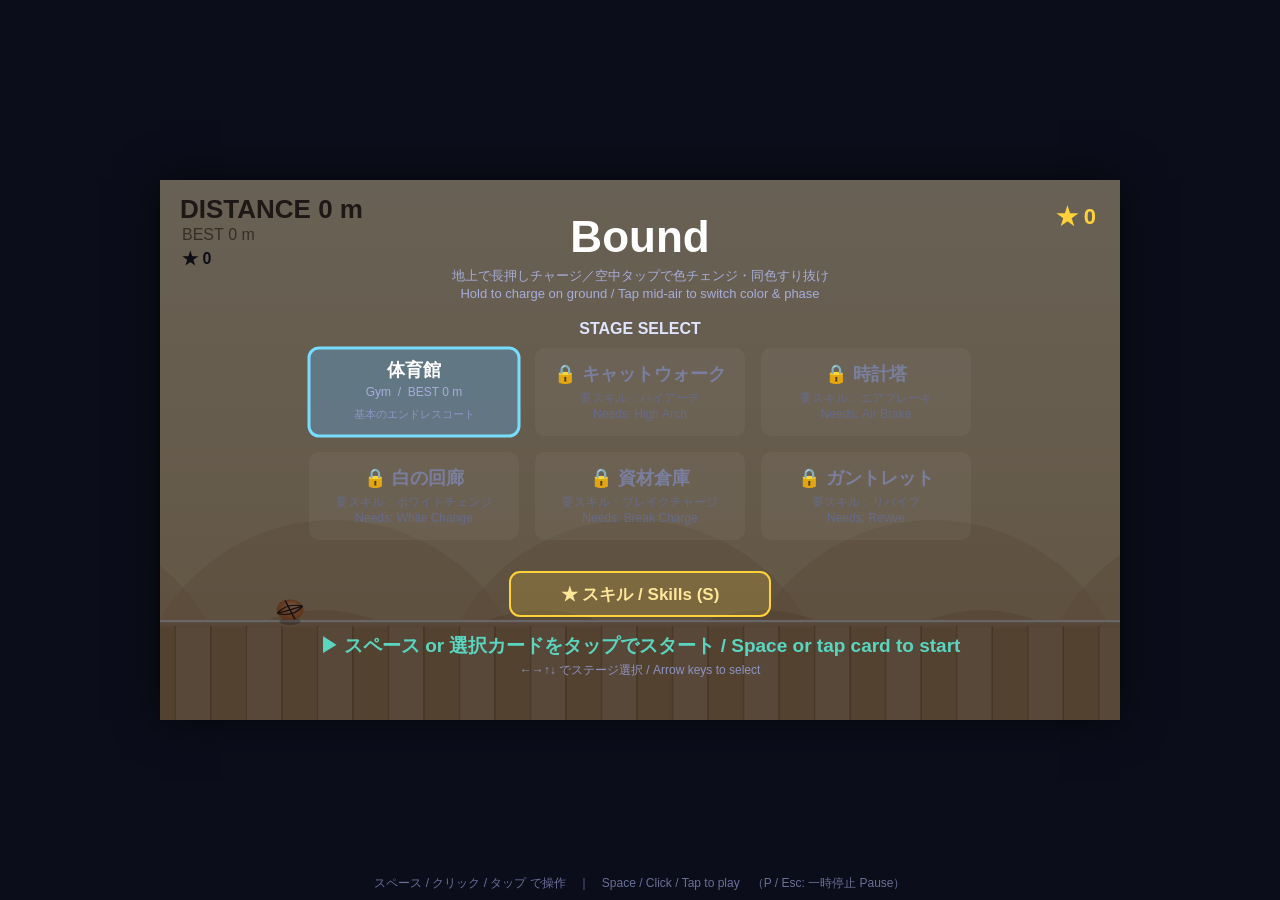
==== commit 2344bfe2: "Add skill shop and stage select: 5 skills unlock 5 themed stages Stars bank across runs (localStorag" ====
--- a/index.html
+++ b/index.html
@@ -116,6 +116,71 @@
   const GAP_PHASE2_X  = 60000;     // 6000m（ここでMINに到達）
 
   // ---------------------------------------------------------------------------
+  // スキル定義（星で購入。購入後はON/OFF切替可能）
+  // ---------------------------------------------------------------------------
+  const SKILLS = [
+    { id: "high",   name: "ハイアーチ",       en: "High Arch",    cost: 15,
+      desc: "チャージジャンプの高度低下が半減（高く跳べる）", en2: "Charged jumps keep more height" },
+    { id: "slow",   name: "エアブレーキ",     en: "Air Brake",    cost: 20,
+      desc: "空中にいる間、時間が少し遅く流れる",             en2: "Time slows while airborne" },
+    { id: "white",  name: "ホワイトチェンジ", en: "White Change", cost: 30,
+      desc: "カラーチェンジで白に変身できる（白とすり抜け）", en2: "Color switch can turn white" },
+    { id: "revive", name: "リバイブ",         en: "Revive",       cost: 40,
+      desc: "1回だけ復活して続行。ただしミス時の色は封印",    en2: "Revive once; that color is sealed after" },
+    { id: "break",  name: "ブレイクチャージ", en: "Break Charge", cost: 50,
+      desc: "チャージが速く短くなり、フルチャージ中は白壁を破壊", en2: "Faster charge; full-charge jump smashes white walls" }
+  ];
+  const BREAK_CHARGE_TIME = 0.45;  // ブレイクチャージ時のフルチャージ時間(秒)
+  const BREAK_GLIDE_FRAC  = 0.625; // 同・チャージ滑走距離の倍率（時間比と同じ＝体感速度は不変）
+  const HIGH_HEIGHT_PEN   = 0.22;  // ハイアーチ時の高度低下率（通常0.45）
+  const SLOW_SCALE        = 0.80;  // エアブレーキ時の時間倍率
+
+  // ---------------------------------------------------------------------------
+  // ステージ定義。req のスキルを所持していると解放。cfg で生成パラメータを上書き。
+  // ---------------------------------------------------------------------------
+  const STAGES = [
+    { id: "gym",   name: "体育館",       en: "Gym",        req: null,
+      hint: "基本のエンドレスコート", cfg: {} },
+    { id: "attic", name: "キャットウォーク", en: "Catwalk",  req: "high",
+      hint: "高い壁だらけ。高度を保って跳び越えろ",
+      cfg: { wHole: 0.28, wWall: 0.78, gapSolo: 1.35, gapMin: 0.7, wallMaxH: 200 } },
+    { id: "clock", name: "時計塔",       en: "Clockwork",  req: "slow",
+      hint: "高速で動く壁の巣。空中の余裕が物を言う",
+      cfg: { wHole: 0.14, wWall: 0.34, moverSpeed: 1.8, moverAmpl: 1.25, gapSolo: 1.25, gapMin: 0.6 } },
+    { id: "hall",  name: "白の回廊",     en: "White Hall", req: "white",
+      hint: "すべてが白。白になれなければ詰む",
+      cfg: { coloredBase: 0, coloredRate: 0, coloredMax: 0, whiteIslands: true,
+             wHole: 0.34, wWall: 0.72, gapSolo: 1.2, gapMin: 0.55 } },
+    { id: "depot", name: "資材倉庫",     en: "Depot",      req: "break",
+      hint: "跳び越せない白壁はフルチャージで粉砕",
+      cfg: { coloredBase: 0.05, coloredRate: 0.00002, coloredMax: 0.3,
+             wHole: 0.16, wWall: 0.80, tallWall: 0.45, gapSolo: 1.55, gapMin: 0.85 } },
+    { id: "gaunt", name: "ガントレット", en: "Gauntlet",   req: "revive",
+      hint: "高速・高密度の総合試験。命は2つある",
+      cfg: { gapSolo: 1.0, gapMin: 0.45, coloredBase: 0.2, coloredMax: 0.9,
+             pObsBoost: 0.15, speedBoost: 60 } }
+  ];
+
+  // ---------------------------------------------------------------------------
+  // 永続データ（星の貯金・所持スキル・ステージ別ベスト）
+  // ---------------------------------------------------------------------------
+  let starBank = parseInt(localStorage.getItem("cr_bank") || "0", 10) || 0;
+  let skills = {};   // { id: 1=所持&ON, 0=所持&OFF }
+  try { skills = JSON.parse(localStorage.getItem("cr_skills") || "{}") || {}; } catch (e) { skills = {}; }
+  let bests = {};
+  try { bests = JSON.parse(localStorage.getItem("cr_bests") || "{}") || {}; } catch (e) { bests = {}; }
+  if (!bests.gym) { // 旧バージョンのベストを体育館に引き継ぐ
+    const legacy = parseInt(localStorage.getItem("cr_best") || "0", 10) || 0;
+    if (legacy) bests.gym = legacy;
+  }
+  function hasSkill(id)  { return skills[id] !== undefined; }
+  function skillOn(id)   { return skills[id] === 1; }
+  function saveBank()    { localStorage.setItem("cr_bank", String(starBank)); }
+  function saveSkills()  { localStorage.setItem("cr_skills", JSON.stringify(skills)); }
+  function saveBests()   { localStorage.setItem("cr_bests", JSON.stringify(bests)); }
+  function stageUnlocked(st) { return !st.req || hasSkill(st.req); }
+
+  // ---------------------------------------------------------------------------
   // シード付き乱数 (mulberry32) — 再現可能なステージ生成のため
   // ---------------------------------------------------------------------------
   function mulberry32(a) {
@@ -130,7 +195,13 @@
   // ---------------------------------------------------------------------------
   // ゲーム状態
   // ---------------------------------------------------------------------------
-  let state;            // "title" | "play" | "dead"
+  let state;            // "title" | "skills" | "play" | "dead"
+  let stageSel = 0;     // タイトルで選択中のステージ番号
+  let stage = STAGES[0];// プレイ中のステージ
+  let bannedColor = null; // リバイブ後に封印された色
+  let reviveUsed = false; // このランでリバイブを使ったか
+  let invulnT = 0;        // リバイブ直後の無敵時間(秒)
+  let bankedThisRun = 0;  // リザルト表示用：このランで貯金された星数
   let rng;              // 生成用乱数
   let ghost;            // ステージ生成用の通過可能ゴースト
   let obstacles;
@@ -152,10 +223,21 @@
   const SHARE_URL = "https://kanai-maru.itch.io/geg";
   let toastMsg = "", toastUntil = 0; // 画面下の一時メッセージ
 
-  best = parseInt(localStorage.getItem("cr_best") || "0", 10) || 0;
+  best = bests[STAGES[0].id] || 0;
+
+  // ステージ設定の取得（未指定ならデフォルト値）
+  function scN(key, def) {
+    const v = stage.cfg ? stage.cfg[key] : undefined;
+    return v == null ? def : v;
+  }
+  // スキルを反映した実効パラメータ
+  function effChargeTime() { return skillOn("break") ? BREAK_CHARGE_TIME : CHARGE_TIME; }
+  function effGlideFrac()  { return skillOn("break") ? BREAK_GLIDE_FRAC : 1; }
+  function effHeightPen()  { return skillOn("high") ? HIGH_HEIGHT_PEN : HEIGHT_PEN; }
 
   function reset() {
     state = "title";
+    stage = STAGES[stageSel];
     initRun(0xC0FFEE); // 固定シード（タイトル背景用）
   }
 
@@ -170,7 +252,7 @@
     player = {
       x: 60, y: GROUND_Y, vy: 0, vx: BASE_VX,
       onGround: true, alive: true, nearGround: true,
-      ballColor: COL_ORANGE
+      ballColor: COL_ORANGE, breakJump: false
     };
     camX = player.x - CAM_ANCHOR / ZOOM;
     time = 0;
@@ -179,10 +261,16 @@
     charge = 0;
     paused = false;
     shakeT = 0;
+    bannedColor = null;
+    reviveUsed = false;
+    invulnT = 0;
+    bankedThisRun = 0;
     ensureGenerated(player.x + SEG_W * 2);
   }
 
   function startGame() {
+    stage = STAGES[stageSel];
+    best = bests[stage.id] || 0;
     initRun((Math.random() * 0xFFFFFFFF) >>> 0);
     state = "play";
   }
@@ -204,7 +292,7 @@
     while (ghost.x < segEnd) {
       // 放物線アーク（ランダムなチャージ）。障害物はアーク内のみ。着地後すぐ次のアーク。
       const c = rng() < 0.5 ? 0 : rng() * CHARGE_MAX;
-      const vy = BASE_VY * (1 - c * HEIGHT_PEN);
+      const vy = BASE_VY * (1 - c * effHeightPen()); // ゴーストもスキル込みの物理で跳ぶ
       const x0 = ghost.x;
       const vx = runSpeedAt(x0) + c * BOOST_MAX; // プレイヤーと同じ距離依存の速度で生成
       const T  = 2 * vy / G;
@@ -228,7 +316,8 @@
 
   // 壁・移動壁の色を選ぶ。序盤は白（すり抜け不可）が多く、進むほど色付きが増える。
   function pickWallColor(dist) {
-    const pColored = Math.min(COLORED_MAX, COLORED_BASE + dist * COLORED_RATE);
+    const pColored = Math.min(scN("coloredMax", COLORED_MAX),
+                              scN("coloredBase", COLORED_BASE) + dist * scN("coloredRate", COLORED_RATE));
     if (rng() < pColored) return rng() < 0.5 ? COL_ORANGE : COL_BLACK;
     return COL_WHITE;
   }
@@ -245,22 +334,24 @@
     // 序盤は1.4秒（着地→次を見て→必要ならチャージ、まで毎回間に合う＝1個ずつ対応）、
     // 2000m以降6000mへ向けて0.6秒まで短縮（前のジャンプ中に次を仕込む＝先読み要）。
     let gapT;
-    if (dist <= GAP_PHASE1_X) gapT = GAP_TIME_SOLO;
-    else if (dist >= GAP_PHASE2_X) gapT = GAP_TIME_MIN;
-    else gapT = GAP_TIME_SOLO + (GAP_TIME_MIN - GAP_TIME_SOLO) *
+    const gSolo = scN("gapSolo", GAP_TIME_SOLO), gMin = scN("gapMin", GAP_TIME_MIN);
+    if (dist <= GAP_PHASE1_X) gapT = gSolo;
+    else if (dist >= GAP_PHASE2_X) gapT = gMin;
+    else gapT = gSolo + (gMin - gSolo) *
                (dist - GAP_PHASE1_X) / (GAP_PHASE2_X - GAP_PHASE1_X);
     const spacing = runSpeedAt(x0) * gapT;
     if (x0 - lastObstacleX < spacing) return;
 
     // 距離が進むほど障害物の出現確率が上がる
-    const pObstacle = Math.min(0.9, 0.5 + dist * 0.00003);
+    const pObstacle = Math.min(0.95, 0.5 + scN("pObsBoost", 0) + dist * 0.00003);
     if (rng() > pObstacle) return;
 
     const arcW = landX - x0;
     const clearance = GROUND_Y - apexY;
     const t = rng();
-
-    if (t < 0.40 && arcW > (2 * margin + 70)) {
+    const wHole = scN("wHole", 0.40), wWall = scN("wWall", 0.70);
+
+    if (t < wHole && arcW > (2 * margin + 70)) {
       const hx1 = x0 + margin, hx2 = landX - margin;
       const hole = { type: "hole", x1: hx1, x2: hx2 };
       // 救済の浮島は「最大級の穴」だけに置く（中サイズの穴には付けない）。
@@ -269,28 +360,36 @@
         const cx = (hx1 + hx2) / 2;
         hole.island = {
           x1: cx - ISLAND_W / 2, x2: cx + ISLAND_W / 2,
-          color: rng() < 0.5 ? COL_ORANGE : COL_BLACK
+          color: scN("whiteIslands", false) ? COL_WHITE
+               : (rng() < 0.5 ? COL_ORANGE : COL_BLACK)
         };
       }
       obstacles.push(hole);
       lastObstacleX = landX;
-    } else if (t < 0.70) {
-      const h = Math.min(clearance - margin, MAX_WALL_H);
+    } else if (t < wWall) {
+      // 資材倉庫など：tallWall の確率で「跳び越え不能な白壁」（破壊専用）を置く
+      if (rng() < scN("tallWall", 0)) {
+        const h = clearance + 50 + rng() * 60;
+        obstacles.push({ type: "wall", x: apexX - 14, w: 28, h: h, color: COL_WHITE, breakable: true });
+        lastObstacleX = apexX + 14;
+        return;
+      }
+      const h = Math.min(clearance - margin, scN("wallMaxH", MAX_WALL_H));
       if (h > MIN_WALL_H) {
         const color = pickWallColor(dist);
         obstacles.push({ type: "wall", x: apexX - 14, w: 28, h: h, color: color });
         lastObstacleX = apexX + 14;
       }
     } else {
-      const ampl = Math.min(MAX_AMPL, 28 + dist * 0.004);
-      const gapH = 2 * (ampl + margin);
+      const ampl = Math.min(MAX_AMPL * scN("moverAmpl", 1), (28 + dist * 0.004) * scN("moverAmpl", 1));
+      const gapH = 2 * (ampl / scN("moverAmpl", 1) + margin); // 隙間は基準振幅ベースで確保
       const color = pickWallColor(dist);
       obstacles.push({
         type: "mover",
         x: apexX - 17, w: 34,
         center: apexY, ampl: ampl, gapH: gapH,
         phase: rng() * Math.PI * 2,
-        speed: 1.4 + rng() * 1.6,
+        speed: (1.4 + rng() * 1.6) * scN("moverSpeed", 1),
         color: color
       });
       lastObstacleX = apexX + 17;
@@ -337,13 +436,19 @@
   // ---------------------------------------------------------------------------
   function press() {
     ensureAudio(); // ユーザー操作のタイミングで音声を有効化
-    if (state === "title") { startGame(); return; }
+    if (state === "title") { if (stageUnlocked(STAGES[stageSel])) startGame(); return; }
+    if (state === "skills") return; // スキル画面はクリック/タップで操作
     if (state === "dead") { if (time - deadAt > 0.4) startGame(); return; }
     if (paused) return; // 一時停止中はゲーム操作を受け付けない
     if (!player.onGround && !player.nearGround) {
-      // 高い空中での押下：ボールの色を切り替える（壁すり抜け用）
-      player.ballColor = player.ballColor === COL_ORANGE ? COL_BLACK : COL_ORANGE;
-      playSwitch();
+      // 高い空中での押下：ボールの色を切り替える（封印色はスキップ、白はスキルON時のみ）
+      const arr = allowedColors();
+      const i = arr.indexOf(player.ballColor);
+      const next = arr[(i + 1) % arr.length];
+      if (next && next !== player.ballColor) {
+        player.ballColor = next;
+        playSwitch();
+      }
       return;
     }
     holding = true;
@@ -396,16 +501,92 @@
     }
   }
 
+  // --- メニューUIのレイアウト ---------------------------------------------
+  const CARD_W = 210, CARD_H = 88, CARD_GAP = 16;
+  const CARD_X0 = Math.round((W - (CARD_W * 3 + CARD_GAP * 2)) / 2);
+  const CARD_Y0 = 168;
+  function stageCardRect(i) {
+    return { x: CARD_X0 + (i % 3) * (CARD_W + CARD_GAP),
+             y: CARD_Y0 + Math.floor(i / 3) * (CARD_H + CARD_GAP),
+             w: CARD_W, h: CARD_H };
+  }
+  const SKILLS_BTN = { x: Math.round(W / 2 - 130), y: 392, w: 260, h: 44 };
+  const SKILL_ROW_W = 660, SKILL_ROW_H = 56, SKILL_ROW_GAP = 9, SKILL_Y0 = 120;
+  function skillRowRect(i) {
+    return { x: Math.round((W - SKILL_ROW_W) / 2),
+             y: SKILL_Y0 + i * (SKILL_ROW_H + SKILL_ROW_GAP),
+             w: SKILL_ROW_W, h: SKILL_ROW_H };
+  }
+  const BACK_BTN = { x: 20, y: 20, w: 110, h: 38 };
+  const MENU_BTN = { w: 200, h: 40, x: Math.round(W / 2 - 100), y: Math.round(H / 2 + 172) };
+  function inRect(pt, r) { return pt.x >= r.x && pt.x <= r.x + r.w && pt.y >= r.y && pt.y <= r.y + r.h; }
+
+  function clickSkillRow(i) {
+    const sk = SKILLS[i];
+    if (!hasSkill(sk.id)) {
+      if (starBank >= sk.cost) {
+        starBank -= sk.cost; saveBank();
+        skills[sk.id] = 1; saveSkills();
+        playCoin();
+        showToast(sk.name + " を獲得！ / " + sk.en + " unlocked!");
+      } else {
+        showToast("★が足りません（あと" + (sk.cost - starBank) + "） / Not enough stars");
+      }
+    } else {
+      skills[sk.id] = skillOn(sk.id) ? 0 : 1; saveSkills();
+      playSwitch();
+    }
+  }
+
   function pointerDown(e) {
     const pt = evToCanvas(e);
     if (state === "play" && inPauseBtn(pt.x, pt.y)) { togglePause(); return; }
-    if (state === "dead" && time - deadAt > 0.4 && inShareBtn(pt.x, pt.y)) { shareScore(); return; }
+    if (state === "title") {
+      ensureAudio();
+      if (inRect(pt, SKILLS_BTN)) { state = "skills"; return; }
+      for (let i = 0; i < STAGES.length; i++) {
+        if (inRect(pt, stageCardRect(i))) {
+          const st = STAGES[i];
+          if (!stageUnlocked(st)) {
+            const req = SKILLS.find(function (s) { return s.id === st.req; });
+            showToast("「" + (req ? req.name : "?") + "」の獲得で解放 / Unlock with " + (req ? req.en : "?"));
+          } else if (stageSel === i) {
+            startGame();           // 選択中のカードをもう一度タップでスタート
+          } else {
+            stageSel = i; playSwitch();
+          }
+          return;
+        }
+      }
+      return; // タイトルの何もない場所のタップでは始めない（誤操作防止）
+    }
+    if (state === "skills") {
+      ensureAudio();
+      if (inRect(pt, BACK_BTN)) { state = "title"; return; }
+      for (let i = 0; i < SKILLS.length; i++) {
+        if (inRect(pt, skillRowRect(i))) { clickSkillRow(i); return; }
+      }
+      return;
+    }
+    if (state === "dead" && time - deadAt > 0.4) {
+      if (inShareBtn(pt.x, pt.y)) { shareScore(); return; }
+      if (inRect(pt, MENU_BTN)) { reset(); return; }
+    }
     press();
   }
 
   window.addEventListener("keydown", function (e) {
     if (e.code === "Space" || e.key === " ") { e.preventDefault(); if (!e.repeat) press(); }
+    else if (e.code === "Escape" && state === "skills") { e.preventDefault(); state = "title"; }
     else if (e.code === "KeyP" || e.code === "Escape") { e.preventDefault(); if (!e.repeat) togglePause(); }
+    else if (state === "title" && (e.code === "ArrowRight" || e.code === "ArrowLeft" ||
+                                   e.code === "ArrowUp" || e.code === "ArrowDown")) {
+      e.preventDefault();
+      const d = (e.code === "ArrowRight") ? 1 : (e.code === "ArrowLeft") ? -1 :
+                (e.code === "ArrowDown") ? 3 : -3;
+      stageSel = (stageSel + d + STAGES.length) % STAGES.length;
+    }
+    else if (state === "title" && e.code === "KeyS") { e.preventDefault(); state = "skills"; }
   });
   window.addEventListener("keyup", function (e) {
     if (e.code === "Space" || e.key === " ") { e.preventDefault(); release(); }
@@ -420,17 +601,20 @@
   // ---------------------------------------------------------------------------
   function update(dt) {
     if (state === "play" && paused) return; // 一時停止中はフリーズ（時間も進めない）
+    // エアブレーキ：空中にいる間は世界全体の時間が遅く流れる（実時間の反応猶予が増える）
+    if (state === "play" && skillOn("slow") && player && !player.onGround) dt *= SLOW_SCALE;
     time += dt;
     if (state !== "play") return;
 
     const p = player;
+    if (invulnT > 0) invulnT -= dt;
 
     // チャージが有効なのは「接地中」か「着地に向けて降下中で地面に近い」ときだけ。
     // 高い空中ではボタンは無効（何も溜まらない）。
     p.nearGround = p.onGround || (p.vy >= 0 && (GROUND_Y - p.y) <= NEAR_GROUND_H);
     const canCharge = holding && p.nearGround;
     if (canCharge) {
-      charge = Math.min(CHARGE_MAX, charge + dt / CHARGE_TIME);
+      charge = Math.min(CHARGE_MAX, charge + dt / effChargeTime());
     }
 
     // チャージ音（溜まるほど音階が上がる）。チャージしていない間は止める。
@@ -441,8 +625,9 @@
       if (holding && charge < CHARGE_MAX) {
         // チャージ中は一定速度で前進。フルチャージ(CHARGE_TIME)でちょうど
         // 通常ジャンプ1回分の飛距離（= runSpeed × 滞空時間）だけ進むよう速度を設定。
-        const jumpDist = runSpeedAt(p.x) * (2 * BASE_VY / G);
-        p.vx = jumpDist / CHARGE_TIME;
+        // ブレイクチャージ時は時間も滑走距離も同率で短縮（体感の滑走速度は同じ）
+        const jumpDist = runSpeedAt(p.x) * (2 * BASE_VY / G) * effGlideFrac();
+        p.vx = jumpDist / effChargeTime();
         p.y = GROUND_Y; p.vy = 0;
       } else if (charge > 0) {
         // チャージ解放ジャンプ（離した瞬間 or 上限到達で自動解放）。
@@ -465,6 +650,7 @@
       if (landableAt(p.x)) {   // 通常の地面 or 色違いの浮島に着地
         if (!p.onGround) playLand(); // 着地音（空中→接地の瞬間だけ）
         p.y = GROUND_Y; p.vy = 0; p.onGround = true;
+        p.breakJump = false; // 破壊効果はそのジャンプ限り
       } else {
         p.onGround = false; // 穴の上（または同色の浮島）：落下継続
         if (p.y > DEATH_Y) return die();
@@ -507,15 +693,17 @@
 
   // 進行距離に応じた基本前進速度（等加速度的に緩やかに上昇、上限あり）
   function runSpeedAt(x) {
-    return BASE_VX + Math.min(SPEED_EXTRA_MAX, x * SPEED_ACCEL);
+    return BASE_VX + scN("speedBoost", 0) + Math.min(SPEED_EXTRA_MAX, x * SPEED_ACCEL);
   }
 
   function launch(c) {
     const p = player;
-    p.vy = -BASE_VY * (1 - c * HEIGHT_PEN);
+    p.vy = -BASE_VY * (1 - c * effHeightPen());
     // チャージ分はそのジャンプ限りの加速（慣性として蓄積しない）。基本速度は進行で緩やかに上昇。
     p.vx = runSpeedAt(p.x) + c * BOOST_MAX;
     p.onGround = false;
+    // ブレイクチャージ：フルチャージで放ったジャンプ中は白壁を破壊できる
+    p.breakJump = skillOn("break") && c >= 0.98;
     charge = 0;            // ジャンプしたらチャージはリセット（押しっぱなしでも）
     stopChargeTone();
     playJump(c);           // ジャンプ音（チャージが大きいほど高め）
@@ -527,6 +715,7 @@
 
   function checkCollisions() {
     const p = player;
+    if (invulnT > 0) return; // リバイブ直後の無敵
     const left = p.x - PLAYER_W / 2, right = p.x + PLAYER_W / 2;
     const top = p.y - PLAYER_H, bottom = p.y;
     for (let i = 0; i < obstacles.length; i++) {
@@ -534,25 +723,68 @@
       if (o.color && o.color === p.ballColor) continue; // 色が一致＝すり抜け
       if (o.type === "wall") {
         const wtop = GROUND_Y - o.h;
-        if (right > o.x && left < o.x + o.w && bottom > wtop) return die();
+        if (right > o.x && left < o.x + o.w && bottom > wtop) {
+          // ブレイクチャージ：フルチャージジャンプ中は白い固定壁を破壊して通過
+          if (p.breakJump && o.color === COL_WHITE) {
+            obstacles.splice(i, 1); i--;
+            shakeT = Math.max(shakeT, 0.18);
+            playBreak();
+            continue;
+          }
+          return die(o);
+        }
       } else if (o.type === "mover") {
         if (right > o.x && left < o.x + o.w) {
           const g = moverGap(o);
-          if (top < g.top || bottom > g.bottom) return die();
+          if (top < g.top || bottom > g.bottom) return die(o);
         }
       }
     }
   }
 
-  function die() {
+  // 今チェンジ可能な色の一覧（封印された色は除外。白はスキルON時のみ）
+  function allowedColors() {
+    const arr = [COL_ORANGE, COL_BLACK];
+    if (skillOn("white")) arr.push(COL_WHITE);
+    return arr.filter(function (c) { return c !== bannedColor; });
+  }
+
+  function die(killer) {
     if (!player.alive) return;
+    // リバイブ：1回だけ復活して続行。ミスした時点の色は以後このランで使用不可。
+    if (skillOn("revive") && !reviveUsed) {
+      reviveUsed = true;
+      bannedColor = player.ballColor;
+      const ok = allowedColors();
+      player.ballColor = ok[0] || COL_BLACK;
+      // ミスの原因の先へ再配置（穴なら向こう岸、壁なら壁の先）
+      let nx = player.x + 60;
+      if (killer) nx = (killer.type === "hole" ? killer.x2 : killer.x + killer.w) + 50;
+      ensureGenerated(nx + SEG_W * 2);
+      for (let k = 0; k < 200 && !landableAt(nx); k++) nx += 16; // 足場まで前進
+      player.x = nx; player.y = GROUND_Y; player.vy = 0;
+      player.onGround = true; player.breakJump = false;
+      charge = 0; holding = false;
+      invulnT = 1.2;
+      shakeT = 0.25;
+      stopChargeTone();
+      playRevive();
+      showToast("リバイブ！ " + (bannedColor === COL_ORANGE ? "オレンジ" : bannedColor === COL_BLACK ? "黒" : "白") + "は封印 / Revived!");
+      return;
+    }
     player.alive = false;
     state = "dead";
     deadAt = time;
     shakeT = 0.4;
     stopChargeTone();
     playDeath();
-    if (score > best) { best = score; localStorage.setItem("cr_best", String(best)); }
+    // 集めた星を貯金へ
+    bankedThisRun = starsCollected;
+    starBank += starsCollected;
+    saveBank();
+    if (score > (bests[stage.id] || 0)) {
+      bests[stage.id] = score; best = score; saveBests();
+    }
   }
 
   // ---------------------------------------------------------------------------
@@ -656,6 +888,42 @@
     });
   }
 
+  function playBreak() {
+    if (!actx) return;
+    // 白壁粉砕：ノイズ風の短い破裂音
+    const o = actx.createOscillator(), g = actx.createGain();
+    o.type = "sawtooth";
+    o.frequency.setValueAtTime(160, actx.currentTime);
+    o.frequency.exponentialRampToValueAtTime(40, actx.currentTime + 0.18);
+    g.gain.setValueAtTime(0.22, actx.currentTime);
+    g.gain.exponentialRampToValueAtTime(0.001, actx.currentTime + 0.2);
+    o.connect(g).connect(actx.destination);
+    o.start(); o.stop(actx.currentTime + 0.22);
+    const o2 = actx.createOscillator(), g2 = actx.createGain();
+    o2.type = "square";
+    o2.frequency.setValueAtTime(880, actx.currentTime);
+    o2.frequency.exponentialRampToValueAtTime(220, actx.currentTime + 0.08);
+    g2.gain.setValueAtTime(0.10, actx.currentTime);
+    g2.gain.exponentialRampToValueAtTime(0.001, actx.currentTime + 0.1);
+    o2.connect(g2).connect(actx.destination);
+    o2.start(); o2.stop(actx.currentTime + 0.12);
+  }
+  function playRevive() {
+    if (!actx) return;
+    // 復活：上昇する3音
+    const t0 = actx.currentTime;
+    [392, 523, 784].forEach(function (f, i) {
+      const o = actx.createOscillator(), g = actx.createGain();
+      o.type = "triangle";
+      o.frequency.setValueAtTime(f, t0 + i * 0.09);
+      g.gain.setValueAtTime(0.0001, t0 + i * 0.09);
+      g.gain.linearRampToValueAtTime(0.16, t0 + i * 0.09 + 0.02);
+      g.gain.exponentialRampToValueAtTime(0.001, t0 + i * 0.09 + 0.22);
+      o.connect(g).connect(actx.destination);
+      o.start(t0 + i * 0.09); o.stop(t0 + i * 0.09 + 0.25);
+    });
+  }
+
   // ---------------------------------------------------------------------------
   // 描画
   // ---------------------------------------------------------------------------
@@ -689,8 +957,9 @@
     ctx.restore();
 
     drawHUD();
-    if (state === "title") drawTitle();
-    if (state === "dead")  drawDead();
+    if (state === "title")  drawTitle();
+    if (state === "skills") drawSkills();
+    if (state === "dead")   drawDead();
     if (state === "play" && paused) drawPause();
 
     // 一時メッセージ（共有時のフィードバックなど）
@@ -876,11 +1145,22 @@
   function drawPlayer() {
     const p = player;
 
+    // リバイブ直後は点滅（無敵の合図）
+    if (invulnT > 0 && (time * 10) % 2 < 1) return;
+
     // 接地影
     ctx.fillStyle = "rgba(0,0,0,0.25)";
     ctx.beginPath();
     ctx.ellipse(p.x, GROUND_Y + 2, BALL_R * 0.9, 5, 0, 0, Math.PI * 2);
     ctx.fill();
+
+    // ブレイクチャージ中（白壁破壊可能）は赤いオーラ
+    if (p.breakJump) {
+      ctx.fillStyle = "rgba(255,90,60," + (0.35 + 0.2 * Math.sin(time * 14)) + ")";
+      ctx.beginPath();
+      ctx.arc(p.x, p.y - BALL_R, BALL_R * 1.7, 0, Math.PI * 2);
+      ctx.fill();
+    }
 
     // チャージのグロー
     if (charge > 0) {
@@ -951,6 +1231,26 @@
     ctx.fillStyle = "#111111";
     ctx.font = "bold 16px sans-serif";
     ctx.fillText("★ " + starsCollected, 22, 84);
+
+    if (state === "play" || state === "dead") {
+      // ステージ名
+      ctx.fillStyle = "#7a6033";
+      ctx.font = "13px sans-serif";
+      ctx.fillText(stage.name + " / " + stage.en, 22, 104);
+      // リバイブ残機
+      if (skillOn("revive")) {
+        ctx.font = "bold 15px sans-serif";
+        ctx.fillStyle = reviveUsed ? "rgba(120,90,40,0.35)" : "#d04a3a";
+        ctx.fillText(reviveUsed ? "♡" : "♥ REVIVE", 22, 126);
+      }
+      // 封印された色
+      if (bannedColor) {
+        ctx.fillStyle = "#8a2f1f";
+        ctx.font = "bold 13px sans-serif";
+        ctx.fillText("封印: " + (bannedColor === COL_ORANGE ? "オレンジ" : bannedColor === COL_BLACK ? "黒" : "白") +
+                     " / Sealed", 22, 146);
+      }
+    }
 
     if (state === "play") {
       drawPauseButton();
@@ -1007,31 +1307,132 @@
     overlay();
     ctx.textAlign = "center";
     ctx.fillStyle = "#fff";
-    ctx.font = "bold 48px sans-serif";
-    ctx.fillText("Bound", W / 2, 150);
-
-    // 各項目を 日本語 / 英語 の2行に分けて表示（横はみ出し防止）
-    const items = [
-      ["地上で長押しチャージ → 離してバウンド", "Hold on the ground to charge, release to bounce"],
-      ["空中タップでカラーチェンジ", "Tap in mid-air to switch color"],
-      ["同じ色はすり抜け、違う色はぶつかる", "Same color passes through, different color blocks"],
-    ];
-    const yBase = 214;
-    items.forEach(function (it, i) {
-      const y = yBase + i * 50;
-      ctx.fillStyle = "#dfe4ff";
-      ctx.font = "16px sans-serif";
-      ctx.fillText(it[0], W / 2, y);
-      ctx.fillStyle = "#a7adda";
-      ctx.font = "13px sans-serif";
-      ctx.fillText(it[1], W / 2, y + 19);
-    });
+    ctx.font = "bold 44px sans-serif";
+    ctx.fillText("Bound", W / 2, 72);
+    ctx.fillStyle = "#a7adda";
+    ctx.font = "13px sans-serif";
+    ctx.fillText("地上で長押しチャージ／空中タップで色チェンジ・同色すり抜け", W / 2, 100);
+    ctx.fillText("Hold to charge on ground / Tap mid-air to switch color & phase", W / 2, 118);
+
+    // 星の貯金（右上）
+    ctx.textAlign = "right";
+    ctx.fillStyle = "#ffd23a";
+    ctx.font = "bold 22px sans-serif";
+    ctx.fillText("★ " + starBank, W - 24, 44);
+
+    // ステージカード（3×2）
+    ctx.textAlign = "center";
+    ctx.fillStyle = "#dfe4ff";
+    ctx.font = "bold 16px sans-serif";
+    ctx.fillText("STAGE SELECT", W / 2, CARD_Y0 - 14);
+    for (let i = 0; i < STAGES.length; i++) {
+      const st = STAGES[i], r = stageCardRect(i);
+      const unlocked = stageUnlocked(st);
+      const sel = (i === stageSel);
+      ctx.fillStyle = unlocked ? (sel ? "rgba(90,180,255,0.30)" : "rgba(255,255,255,0.10)")
+                               : "rgba(255,255,255,0.04)";
+      roundRect(r.x, r.y, r.w, r.h, 10); ctx.fill();
+      if (sel) {
+        ctx.strokeStyle = ((time * 2.5) % 2 < 1) ? "#78dcff" : "#5ad6c0";
+        ctx.lineWidth = 3;
+        roundRect(r.x, r.y, r.w, r.h, 10); ctx.stroke();
+      }
+      const cx = r.x + r.w / 2;
+      if (unlocked) {
+        ctx.fillStyle = "#fff";
+        ctx.font = "bold 18px sans-serif";
+        ctx.fillText(st.name, cx, r.y + 28);
+        ctx.fillStyle = "#a7adda";
+        ctx.font = "12px sans-serif";
+        ctx.fillText(st.en + "  /  BEST " + (bests[st.id] || 0) + " m", cx, r.y + 48);
+        ctx.fillStyle = "#8d94c4";
+        ctx.font = "11px sans-serif";
+        ctx.fillText(st.hint, cx, r.y + 70);
+      } else {
+        const req = SKILLS.find(function (s) { return s.id === st.req; });
+        ctx.fillStyle = "#7a7f9f";
+        ctx.font = "bold 18px sans-serif";
+        ctx.fillText("🔒 " + st.name, cx, r.y + 32);
+        ctx.fillStyle = "#666b8a";
+        ctx.font = "12px sans-serif";
+        ctx.fillText("要スキル：" + (req ? req.name : "?"), cx, r.y + 54);
+        ctx.fillText("Needs: " + (req ? req.en : "?"), cx, r.y + 70);
+      }
+    }
+
+    // スキルショップボタン
+    const sb = SKILLS_BTN;
+    ctx.fillStyle = "rgba(255,210,58,0.18)";
+    roundRect(sb.x, sb.y, sb.w, sb.h, 10); ctx.fill();
+    ctx.strokeStyle = "#ffd23a"; ctx.lineWidth = 2;
+    roundRect(sb.x, sb.y, sb.w, sb.h, 10); ctx.stroke();
+    ctx.fillStyle = "#ffe79a";
+    ctx.font = "bold 17px sans-serif";
+    ctx.fillText("★ スキル / Skills (S)", W / 2, sb.y + 28);
 
     ctx.fillStyle = ((time * 2) % 2 < 1) ? "#78dcff" : "#5ad6c0";
-    ctx.font = "bold 24px sans-serif";
-    ctx.fillText("▶ スペース / タップ でスタート", W / 2, 396);
-    ctx.font = "14px sans-serif";
-    ctx.fillText("Space / Tap to start", W / 2, 418);
+    ctx.font = "bold 19px sans-serif";
+    ctx.fillText("▶ スペース or 選択カードをタップでスタート / Space or tap card to start", W / 2, 472);
+    ctx.fillStyle = "#8d94c4";
+    ctx.font = "12px sans-serif";
+    ctx.fillText("←→↑↓ でステージ選択 / Arrow keys to select", W / 2, 494);
+    ctx.textAlign = "left";
+  }
+
+  // スキルショップ画面
+  function drawSkills() {
+    overlay();
+    ctx.textAlign = "center";
+    ctx.fillStyle = "#fff";
+    ctx.font = "bold 30px sans-serif";
+    ctx.fillText("SKILLS", W / 2, 56);
+    ctx.textAlign = "right";
+    ctx.fillStyle = "#ffd23a";
+    ctx.font = "bold 22px sans-serif";
+    ctx.fillText("★ " + starBank, W - 24, 44);
+
+    // 戻るボタン
+    const bb = BACK_BTN;
+    ctx.fillStyle = "rgba(255,255,255,0.12)";
+    roundRect(bb.x, bb.y, bb.w, bb.h, 9); ctx.fill();
+    ctx.fillStyle = "#dfe4ff";
+    ctx.font = "bold 15px sans-serif";
+    ctx.textAlign = "center";
+    ctx.fillText("← 戻る/Back", bb.x + bb.w / 2, bb.y + 25);
+
+    ctx.fillStyle = "#a7adda";
+    ctx.font = "12px sans-serif";
+    ctx.fillText("タップで購入。所持スキルはタップで ON / OFF　|　Tap to buy; tap owned skills to toggle", W / 2, 96);
+
+    for (let i = 0; i < SKILLS.length; i++) {
+      const sk = SKILLS[i], r = skillRowRect(i);
+      const own = hasSkill(sk.id), on = skillOn(sk.id);
+      const afford = starBank >= sk.cost;
+      ctx.fillStyle = own ? (on ? "rgba(90,214,192,0.22)" : "rgba(255,255,255,0.07)")
+                          : (afford ? "rgba(255,210,58,0.13)" : "rgba(255,255,255,0.045)");
+      roundRect(r.x, r.y, r.w, r.h, 10); ctx.fill();
+      if (own && on) {
+        ctx.strokeStyle = "#5ad6c0"; ctx.lineWidth = 2;
+        roundRect(r.x, r.y, r.w, r.h, 10); ctx.stroke();
+      }
+      ctx.textAlign = "left";
+      ctx.fillStyle = own ? "#fff" : (afford ? "#ffe79a" : "#8d94c4");
+      ctx.font = "bold 17px sans-serif";
+      ctx.fillText(sk.name + "  /  " + sk.en, r.x + 16, r.y + 24);
+      ctx.fillStyle = own ? "#a9d8cf" : "#8d94c4";
+      ctx.font = "12px sans-serif";
+      ctx.fillText(sk.desc + "  |  " + sk.en2, r.x + 16, r.y + 44);
+      ctx.textAlign = "right";
+      if (own) {
+        ctx.fillStyle = on ? "#5ad6c0" : "#7a7f9f";
+        ctx.font = "bold 16px sans-serif";
+        ctx.fillText(on ? "ON" : "OFF", r.x + r.w - 18, r.y + 35);
+      } else {
+        ctx.fillStyle = afford ? "#ffd23a" : "#7a7f9f";
+        ctx.font = "bold 16px sans-serif";
+        ctx.fillText("★ " + sk.cost, r.x + r.w - 18, r.y + 35);
+      }
+    }
     ctx.textAlign = "left";
   }
 
@@ -1047,13 +1448,13 @@
     ctx.fillStyle = "#c8cdf0";
     ctx.font = "18px sans-serif";
     ctx.fillText("BEST " + best + " m", W / 2, H / 2 + 44);
-    ctx.fillStyle = "#111111";
+    ctx.fillStyle = "#ffd23a";
     ctx.font = "bold 20px sans-serif";
-    ctx.fillText("★ " + starsCollected, W / 2, H / 2 + 72);
+    ctx.fillText("★ +" + bankedThisRun + "  （貯金 " + starBank + "） / Bank " + starBank, W / 2, H / 2 + 72);
     if (time - deadAt > 0.4) {
       ctx.fillStyle = ((time * 2) % 2 < 1) ? "#78dcff" : "#5ad6c0";
-      ctx.font = "bold 22px sans-serif";
-      ctx.fillText("▶ スペース / タップ でリトライ  |  Space / Tap to retry", W / 2, H / 2 + 90);
+      ctx.font = "bold 20px sans-serif";
+      ctx.fillText("▶ スペース / タップ でリトライ  |  Space / Tap to retry", W / 2, H / 2 + 98);
 
       // SNS シェアボタン
       const b = SHARE_BTN;
@@ -1063,6 +1464,13 @@
       roundRect(b.x, b.y, b.w, b.h, 12); ctx.stroke();
       ctx.fillStyle = "#e6f6ff"; ctx.font = "bold 18px sans-serif";
       ctx.fillText("結果をシェア / Share", W / 2, b.y + 29);
+
+      // メニューへ戻る
+      const m = MENU_BTN;
+      ctx.fillStyle = "rgba(255,255,255,0.12)";
+      roundRect(m.x, m.y, m.w, m.h, 10); ctx.fill();
+      ctx.fillStyle = "#dfe4ff"; ctx.font = "bold 16px sans-serif";
+      ctx.fillText("メニュー / Menu", W / 2, m.y + 26);
     }
     ctx.textAlign = "left";
   }
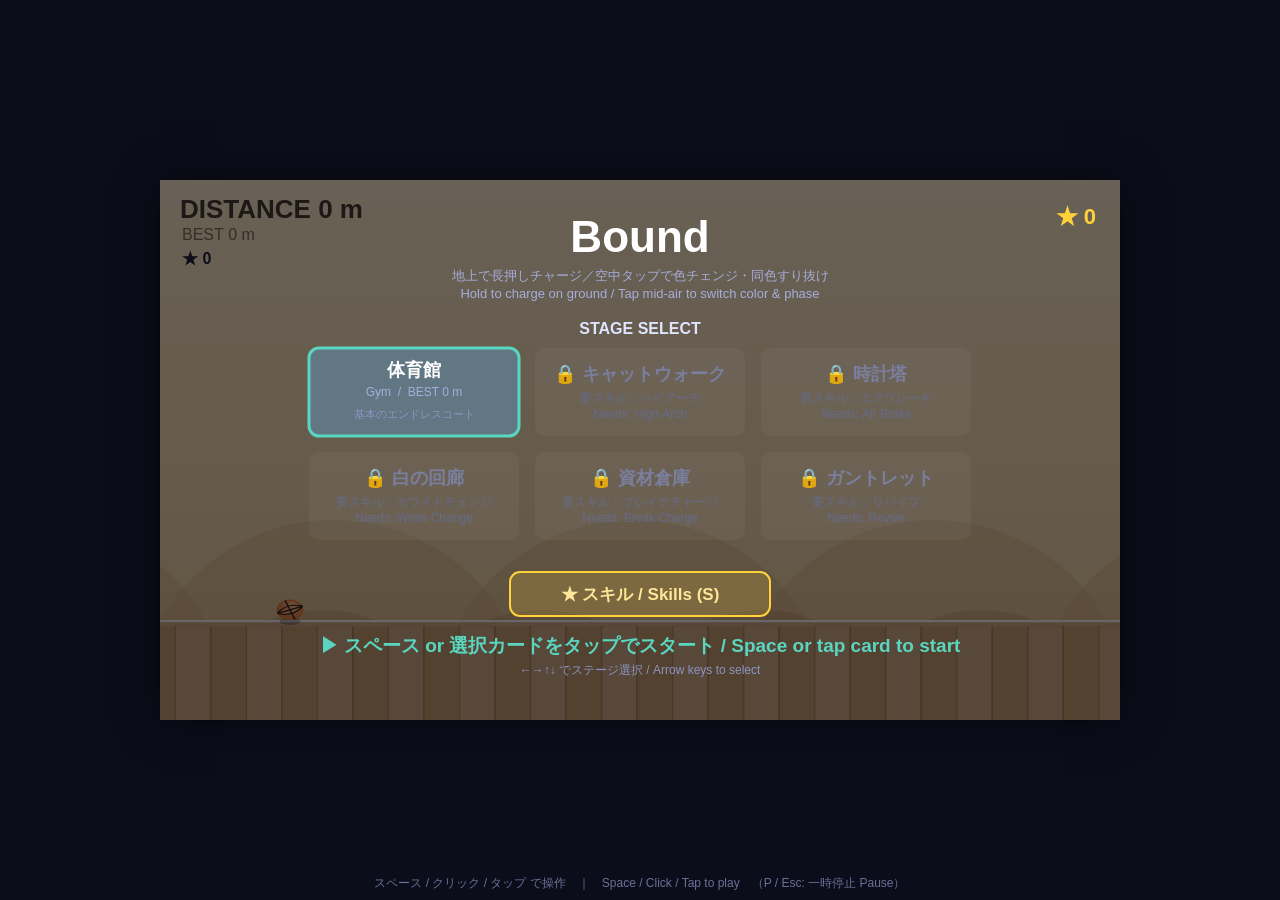
==== commit 9e262f14: "Place stars only near obstacles, not randomly on open stretches Stars now spawn adjacent to the obst" ====
--- a/index.html
+++ b/index.html
@@ -301,13 +301,6 @@
       const apexY = GROUND_Y - vy * vy / (2 * G);
       if (x0 >= START_SAFE_X) {
         placeArcObstacle(x0, landX, apexX, apexY);
-        // 御褒美スター：このアークの軌道上のランダムな位置に置く（軌道上なので必ず取れる）
-        if (rng() < STAR_CHANCE_MIN + (STAR_CHANCE_MAX - STAR_CHANCE_MIN) * Math.min(1, x0 / STAR_CHANCE_FULL)) {
-          const f = 0.15 + rng() * 0.7;            // 0=離陸点, 0.5=頂点, 1=着地点
-          const sx = x0 + (landX - x0) * f;
-          const sy = GROUND_Y - 4 * (GROUND_Y - apexY) * f * (1 - f); // 放物線上の高さ
-          addGuideStar(sx, sy);
-        }
       }
       ghost.x = landX;
     }
@@ -366,12 +359,16 @@
       }
       obstacles.push(hole);
       lastObstacleX = landX;
+      // 穴の上空（アーク頂点付近）に配置
+      tryPlaceStar(x0, landX, apexY, (hx1 + hx2) / 2);
     } else if (t < wWall) {
       // 資材倉庫など：tallWall の確率で「跳び越え不能な白壁」（破壊専用）を置く
       if (rng() < scN("tallWall", 0)) {
         const h = clearance + 50 + rng() * 60;
         obstacles.push({ type: "wall", x: apexX - 14, w: 28, h: h, color: COL_WHITE, breakable: true });
         lastObstacleX = apexX + 14;
+        // 壁の少し手前（助走側）に配置
+        tryPlaceStar(x0, landX, apexY, apexX - 35);
         return;
       }
       const h = Math.min(clearance - margin, scN("wallMaxH", MAX_WALL_H));
@@ -379,6 +376,8 @@
         const color = pickWallColor(dist);
         obstacles.push({ type: "wall", x: apexX - 14, w: 28, h: h, color: color });
         lastObstacleX = apexX + 14;
+        // 壁の真上（軌道がギリギリ越える高さ）に配置
+        tryPlaceStar(x0, landX, apexY, apexX);
       }
     } else {
       const ampl = Math.min(MAX_AMPL * scN("moverAmpl", 1), (28 + dist * 0.004) * scN("moverAmpl", 1));
@@ -393,12 +392,23 @@
         color: color
       });
       lastObstacleX = apexX + 17;
+      // 移動壁のギャップ中心（軌道が通過する位置）に配置
+      tryPlaceStar(x0, landX, apexY, apexX);
     }
   }
 
   // 御褒美スターを追加（少し上に浮かせて見やすく）
   function addGuideStar(x, y) {
     items.push({ x: x, y: y - 6 });
+  }
+
+  // 障害物の近くにスターを置く（放物線上の sx に配置。確率は距離依存）
+  function tryPlaceStar(x0, landX, apexY, sx) {
+    const chance = STAR_CHANCE_MIN + (STAR_CHANCE_MAX - STAR_CHANCE_MIN) * Math.min(1, x0 / STAR_CHANCE_FULL);
+    if (rng() >= chance) return;
+    const f = (sx - x0) / (landX - x0);
+    const sy = GROUND_Y - 4 * (GROUND_Y - apexY) * f * (1 - f);
+    addGuideStar(sx, sy);
   }
 
   // ---------------------------------------------------------------------------
@@ -481,7 +491,7 @@
     return x >= SHARE_BTN.x && x <= SHARE_BTN.x + SHARE_BTN.w
         && y >= SHARE_BTN.y && y <= SHARE_BTN.y + SHARE_BTN.h;
   }
-  function showToast(msg) { toastMsg = msg; toastUntil = time + 2.4; }
+  function showToast(msg) { toastMsg = msg; toastUntil = performance.now() + 2400; }
   function shareScore() {
     const url = SHARE_URL || location.href;
     const text = "🏀 The Great Escape from the Gym：" + score + "m 走破！★" + starsCollected + " / I escaped " + score + "m! (★" + starsCollected + ")";
@@ -963,7 +973,7 @@
     if (state === "play" && paused) drawPause();
 
     // 一時メッセージ（共有時のフィードバックなど）
-    if (time < toastUntil) {
+    if (performance.now() < toastUntil) {
       ctx.textAlign = "center";
       ctx.font = "bold 16px sans-serif";
       const tw = ctx.measureText(toastMsg).width + 36;
@@ -1450,7 +1460,7 @@
     ctx.fillText("BEST " + best + " m", W / 2, H / 2 + 44);
     ctx.fillStyle = "#ffd23a";
     ctx.font = "bold 20px sans-serif";
-    ctx.fillText("★ +" + bankedThisRun + "  （貯金 " + starBank + "） / Bank " + starBank, W / 2, H / 2 + 72);
+    ctx.fillText("★ +" + bankedThisRun + "  Total Bank " + starBank, W / 2, H / 2 + 72);
     if (time - deadAt > 0.4) {
       ctx.fillStyle = ((time * 2) % 2 < 1) ? "#78dcff" : "#5ad6c0";
       ctx.font = "bold 20px sans-serif";
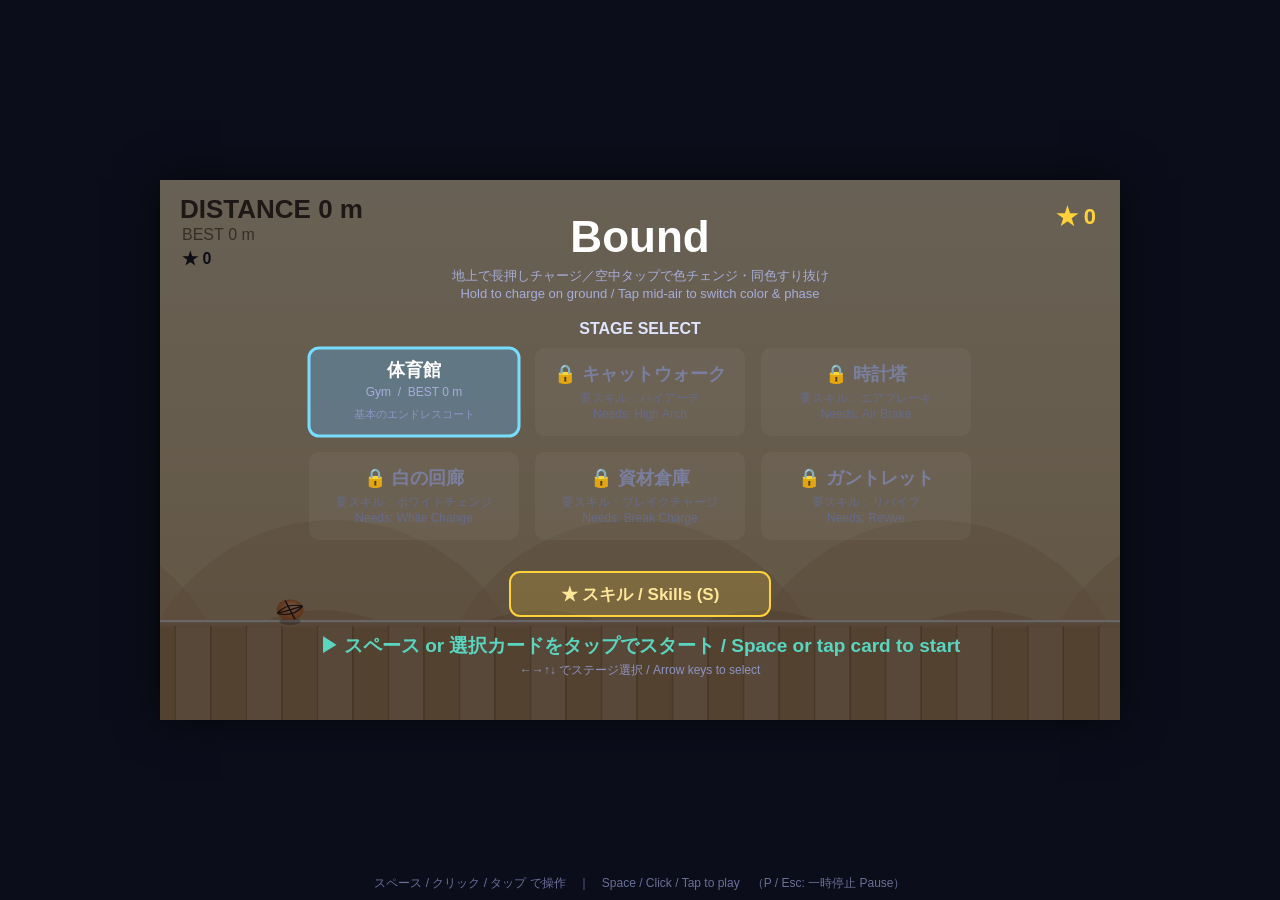
==== commit 4f15bff0: "Add HiDPI (Retina) support via devicePixelRatio scaling Canvas backing store is scaled by window.dev" ====
--- a/index.html
+++ b/index.html
@@ -42,7 +42,14 @@
 (function () {
   const cv = document.getElementById("cv");
   const ctx = cv.getContext("2d");
-  const W = cv.width, H = cv.height;
+  const W = cv.width, H = cv.height; // 論理サイズ（ゲームロジックはこの座標系のまま）
+
+  // HiDPI（Retina）対応：バッキングストアを DPR 倍にして ctx を逆スケール
+  // → ゲーム内座標は 960×540 のまま、物理ピクセルは DPR 倍になり鮮明に描画される
+  const DPR = window.devicePixelRatio || 1;
+  cv.width  = W * DPR;
+  cv.height = H * DPR;
+  ctx.scale(DPR, DPR);
 
   // ---------------------------------------------------------------------------
   // 物理・ゲーム定数
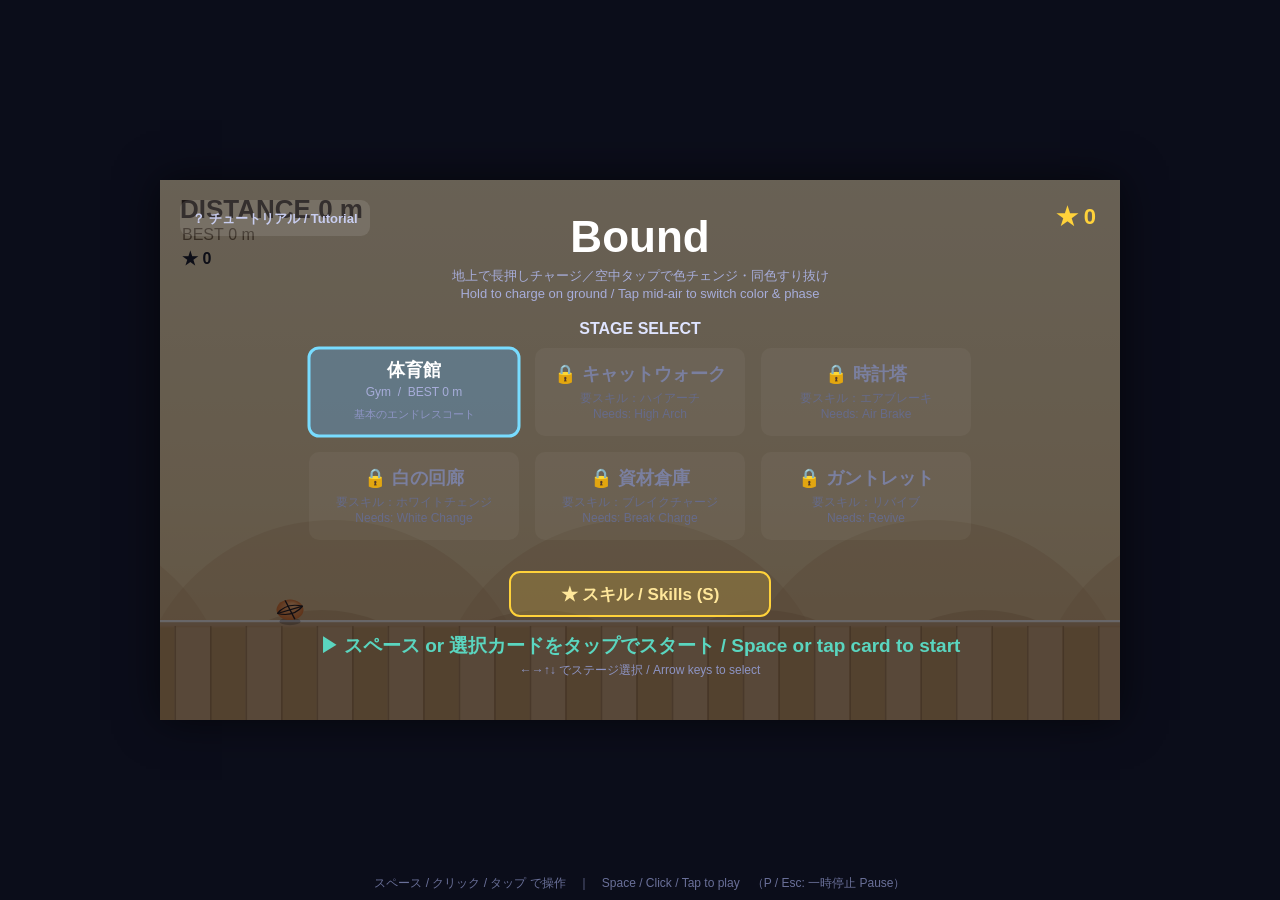
==== commit 169b8e12: "Add guided first-play tutorial with fixed course and zone respawns Four-step course (charge over a h" ====
--- a/index.html
+++ b/index.html
@@ -229,6 +229,86 @@
   // 共有設定：公開URL（itch.io等）。空ならこのページのURLを使う。
   const SHARE_URL = "https://kanai-maru.itch.io/geg";
   let toastMsg = "", toastUntil = 0; // 画面下の一時メッセージ
+
+  // ---------------------------------------------------------------------------
+  // チュートリアル（初プレイ時に自動で開始。タイトルからも再生可能）
+  //   固定コースをゾーンに区切り、ゾーンごとにガイド文を表示。
+  //   ミスしてもゲームオーバーにせず、そのゾーンの手前へ戻してやり直し。
+  // ---------------------------------------------------------------------------
+  const TUT_DONE_KEY = "cr_tut";
+  let tut = null; // null=通常プレイ / {doneAt} チュートリアル中
+  // 各ゾーン：until=ゾーン終端x, respawn=ミス時の復帰x, マーカー表示位置 mark
+  const TUT_ZONES = [
+    { until: 1220, respawn: 60,   mark: 1110,
+      jp: "穴だ！ 手前で長押しチャージ → 離して大ジャンプ（押している間は地面を滑走）",
+      en: "Hole ahead! Hold to charge (you glide), release to leap" },
+    { until: 1928, respawn: 1300, mark: 1914,
+      jp: "次は壁。チャージすると低く跳ぶので溜めすぎ注意。滑走で位置を調節し、壁の手前から素直に跳び越えよう",
+      en: "A wall. Charging makes jumps LOWER — land short of it, then bounce over" },
+    { until: 2834, respawn: 2300, mark: 2817,
+      jp: "低い隙間が来る。しっかりチャージして、低空ジャンプでくぐり抜けろ",
+      en: "Low gap! Charge up for a low, fast jump to slip through" },
+    { until: 3728, respawn: 3200, mark: 3714,
+      jp: "黒い壁は跳び越えられない。空中でタップして黒にチェンジ → 同じ色はすり抜け！",
+      en: "Black wall — can't jump it. Tap mid-air to turn black and phase through!" },
+    { until: 4400, respawn: 3900, mark: -1,
+      jp: "完璧！ この調子でどこまでも跳ねていこう",
+      en: "Perfect! Keep bouncing as far as you can" }
+  ];
+  function tutZoneIdx() {
+    for (let i = 0; i < TUT_ZONES.length; i++) {
+      if (player.x <= TUT_ZONES[i].until) return i;
+    }
+    return TUT_ZONES.length - 1;
+  }
+
+  function buildTutorialCourse() {
+    obstacles.length = 0;
+    items.length = 0;
+    generatedUpToX = 1e9; // ランダム生成を完全に止める
+    // 1) 穴（チャージジャンプの練習。幅220pxはノーチャージではほぼ届かない）
+    obstacles.push({ type: "hole", x1: 1000, x2: 1220 });
+    // 2) 白壁（ノーチャージで跳べる高さ。溜めすぎると低くて当たる）
+    obstacles.push({ type: "wall", x: 1900, w: 28, h: 90, color: COL_WHITE });
+    // 3) 低い隙間（ゆっくり上下。ノーチャージだと高すぎて上に当たる）
+    obstacles.push({ type: "mover", x: 2800, w: 34,
+                     center: GROUND_Y - 75, ampl: 12, gapH: 130,
+                     phase: 0, speed: 0.8, color: COL_WHITE });
+    // 4) 黒い高壁（跳び越え不能。カラーチェンジ必須）
+    obstacles.push({ type: "wall", x: 3700, w: 28, h: 280, color: COL_BLACK });
+  }
+
+  function startTutorial() {
+    stage = STAGES[0];
+    best = bests[stage.id] || 0;
+    initRun(0xC0FFEE);
+    buildTutorialCourse();
+    tut = { doneAt: -1 };
+    state = "play";
+  }
+
+  // ミス時：現在ゾーンの手前へ戻してやり直し（ゲームオーバーにしない）
+  function tutRespawn() {
+    const z = TUT_ZONES[tutZoneIdx()];
+    player.x = z.respawn;
+    player.y = GROUND_Y; player.vy = 0; player.onGround = true;
+    player.ballColor = COL_ORANGE;
+    player.breakJump = false;
+    charge = 0;
+    invulnT = 0.8;
+    shakeT = 0.2;
+    camX = player.x - CAM_ANCHOR / ZOOM;
+    stopChargeTone();
+    playLand();
+    showToast("もう一度！ / Try again!");
+  }
+
+  function finishTutorial() {
+    localStorage.setItem(TUT_DONE_KEY, "1");
+    tut = null;
+    reset();
+    showToast("チュートリアル完了！ / Tutorial complete!");
+  }
 
   best = bests[STAGES[0].id] || 0;
 
@@ -451,9 +531,15 @@
   // ---------------------------------------------------------------------------
   // 入力
   // ---------------------------------------------------------------------------
+  // 初プレイならまずチュートリアルへ（完了/スキップ後は通常スタート）
+  function maybeStartGame() {
+    if (!localStorage.getItem(TUT_DONE_KEY)) { startTutorial(); return; }
+    startGame();
+  }
+
   function press() {
     ensureAudio(); // ユーザー操作のタイミングで音声を有効化
-    if (state === "title") { if (stageUnlocked(STAGES[stageSel])) startGame(); return; }
+    if (state === "title") { if (stageUnlocked(STAGES[stageSel])) maybeStartGame(); return; }
     if (state === "skills") return; // スキル画面はクリック/タップで操作
     if (state === "dead") { if (time - deadAt > 0.4) startGame(); return; }
     if (paused) return; // 一時停止中はゲーム操作を受け付けない
@@ -536,6 +622,8 @@
   }
   const BACK_BTN = { x: 20, y: 20, w: 110, h: 38 };
   const MENU_BTN = { w: 200, h: 40, x: Math.round(W / 2 - 100), y: Math.round(H / 2 + 172) };
+  const TUT_BTN  = { x: 20, y: 20, w: 190, h: 36 };               // タイトル：チュートリアル再生
+  const TUT_SKIP_BTN = { x: W - 134, y: H - 54, w: 114, h: 38 }; // チュートリアル中：スキップ（右下）
   function inRect(pt, r) { return pt.x >= r.x && pt.x <= r.x + r.w && pt.y >= r.y && pt.y <= r.y + r.h; }
 
   function clickSkillRow(i) {
@@ -558,9 +646,11 @@
   function pointerDown(e) {
     const pt = evToCanvas(e);
     if (state === "play" && inPauseBtn(pt.x, pt.y)) { togglePause(); return; }
+    if (state === "play" && tut && inRect(pt, TUT_SKIP_BTN)) { finishTutorial(); return; }
     if (state === "title") {
       ensureAudio();
       if (inRect(pt, SKILLS_BTN)) { state = "skills"; return; }
+      if (inRect(pt, TUT_BTN)) { startTutorial(); return; }
       for (let i = 0; i < STAGES.length; i++) {
         if (inRect(pt, stageCardRect(i))) {
           const st = STAGES[i];
@@ -568,7 +658,7 @@
             const req = SKILLS.find(function (s) { return s.id === st.req; });
             showToast("「" + (req ? req.name : "?") + "」の獲得で解放 / Unlock with " + (req ? req.en : "?"));
           } else if (stageSel === i) {
-            startGame();           // 選択中のカードをもう一度タップでスタート
+            maybeStartGame();      // 選択中のカードをもう一度タップでスタート
           } else {
             stageSel = i; playSwitch();
           }
@@ -675,6 +765,12 @@
     }
 
     checkCollisions();
+
+    // チュートリアル：ゴール到達で完了演出 → 少し待ってタイトルへ
+    if (tut) {
+      if (tut.doneAt < 0 && p.x >= TUT_ZONES[TUT_ZONES.length - 1].until) tut.doneAt = time;
+      if (tut.doneAt >= 0 && time - tut.doneAt > 1.6) { finishTutorial(); return; }
+    }
 
     ensureGenerated(p.x + SEG_W * 2);
 
@@ -768,6 +864,8 @@
 
   function die(killer) {
     if (!player.alive) return;
+    // チュートリアル中はゲームオーバーにせず、ゾーンの手前からやり直し
+    if (tut) { tutRespawn(); return; }
     // リバイブ：1回だけ復活して続行。ミスした時点の色は以後このランで使用不可。
     if (skillOn("revive") && !reviveUsed) {
       reviveUsed = true;
@@ -969,11 +1067,13 @@
     drawGround(cam);
     drawObstacles(cam);
     drawItems(cam);
+    if (tut && state === "play") drawTutMarker();
     drawPlayer();
 
     ctx.restore();
 
     drawHUD();
+    if (tut && state === "play") drawTutorial();
     if (state === "title")  drawTitle();
     if (state === "skills") drawSkills();
     if (state === "dead")   drawDead();
@@ -1308,6 +1408,60 @@
     }
   }
 
+  // チュートリアル：対象障害物の上で跳ねる「▼」マーカー（ワールド座標で描画）
+  function drawTutMarker() {
+    const z = TUT_ZONES[tutZoneIdx()];
+    if (z.mark < 0 || player.x > z.mark) return;
+    const bob = Math.sin(time * 5) * 8;
+    const my = GROUND_Y - 320 + bob;
+    ctx.fillStyle = "rgba(208,74,58,0.95)";
+    ctx.beginPath();
+    ctx.moveTo(z.mark - 16, my);
+    ctx.lineTo(z.mark + 16, my);
+    ctx.lineTo(z.mark, my + 26);
+    ctx.closePath();
+    ctx.fill();
+    ctx.strokeStyle = "rgba(255,255,255,0.8)";
+    ctx.lineWidth = 2;
+    ctx.stroke();
+  }
+
+  // チュートリアル：上部のガイドバナーとスキップボタン（スクリーン座標で描画）
+  function drawTutorial() {
+    const zi = tutZoneIdx();
+    const z = TUT_ZONES[zi];
+    const done = tut.doneAt >= 0;
+
+    // ガイドバナー
+    const bw = 760, bx = (W - bw) / 2, by = 64;
+    ctx.fillStyle = "rgba(20,30,50,0.82)";
+    roundRect(bx, by, bw, 72, 12); ctx.fill();
+    ctx.strokeStyle = done ? "#5ad6c0" : "#78dcff";
+    ctx.lineWidth = 2;
+    roundRect(bx, by, bw, 72, 12); ctx.stroke();
+    ctx.textAlign = "center";
+    ctx.fillStyle = "#9fd8ff";
+    ctx.font = "bold 12px sans-serif";
+    ctx.fillText(done ? "TUTORIAL COMPLETE!" : "TUTORIAL  " + Math.min(zi + 1, 4) + " / 4", W / 2, by + 18);
+    ctx.fillStyle = "#fff";
+    ctx.font = "bold 15px sans-serif";
+    ctx.fillText(done ? "チュートリアル完了！" : z.jp, W / 2, by + 41);
+    ctx.fillStyle = "#a7adda";
+    ctx.font = "12px sans-serif";
+    ctx.fillText(done ? "Tutorial complete!" : z.en, W / 2, by + 60);
+    ctx.textAlign = "left";
+
+    // スキップボタン（ポーズボタンの左）
+    const b = TUT_SKIP_BTN;
+    ctx.fillStyle = "rgba(58,39,16,0.18)";
+    roundRect(b.x, b.y, b.w, b.h, 8); ctx.fill();
+    ctx.fillStyle = "#3a2710";
+    ctx.font = "bold 13px sans-serif";
+    ctx.textAlign = "center";
+    ctx.fillText("スキップ/Skip", b.x + b.w / 2, b.y + 24);
+    ctx.textAlign = "left";
+  }
+
   function drawPause() {
     overlay();
     ctx.textAlign = "center";
@@ -1336,6 +1490,15 @@
     ctx.fillStyle = "#ffd23a";
     ctx.font = "bold 22px sans-serif";
     ctx.fillText("★ " + starBank, W - 24, 44);
+
+    // チュートリアル再生（左上）
+    const tb = TUT_BTN;
+    ctx.fillStyle = "rgba(255,255,255,0.10)";
+    roundRect(tb.x, tb.y, tb.w, tb.h, 9); ctx.fill();
+    ctx.fillStyle = "#c8cdf0";
+    ctx.font = "bold 13px sans-serif";
+    ctx.textAlign = "center";
+    ctx.fillText("？ チュートリアル / Tutorial", tb.x + tb.w / 2, tb.y + 23);
 
     // ステージカード（3×2）
     ctx.textAlign = "center";
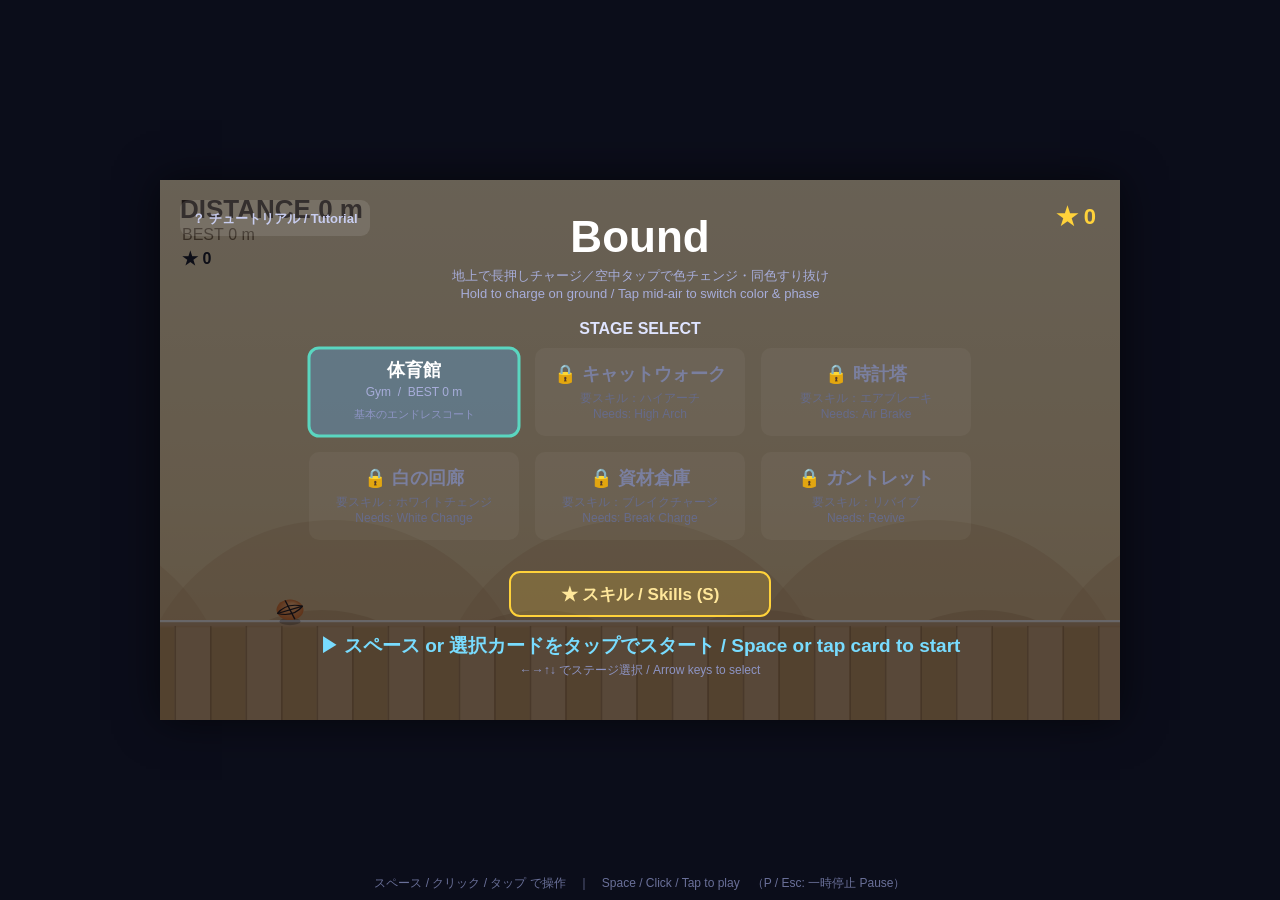
==== commit 6908e537: "Refactor into shared engine.js + split CSS/JS out of the HTML files Extract all duplicated constants" ====
--- a/index.html
+++ b/index.html
@@ -4,32 +4,7 @@
 <meta charset="UTF-8">
 <meta name="viewport" content="width=device-width, initial-scale=1.0, user-scalable=no">
 <title>Bound</title>
-<style>
-  * { margin: 0; padding: 0; box-sizing: border-box; }
-  html, body {
-    width: 100%; height: 100%;
-    background: #0b0d1a;
-    overflow: hidden;
-    font-family: "Segoe UI", "Hiragino Kaku Gothic ProN", "Meiryo", sans-serif;
-    -webkit-user-select: none; user-select: none;
-    touch-action: none;
-  }
-  #wrap {
-    position: absolute; inset: 0;
-    display: flex; align-items: center; justify-content: center;
-  }
-  canvas {
-    background: #1a1f3a;
-    box-shadow: 0 0 40px rgba(0,0,0,0.6);
-    image-rendering: auto;
-    max-width: 100%; max-height: 100%;
-  }
-  #hint {
-    position: absolute; bottom: 8px; left: 0; right: 0;
-    text-align: center; color: #6a7099; font-size: 12px;
-    pointer-events: none;
-  }
-</style>
+<link rel="stylesheet" href="style.css">
 </head>
 <body>
 <div id="wrap">
@@ -37,1649 +12,7 @@
 </div>
 <div id="hint">スペース / クリック / タップ で操作　｜　Space / Click / Tap to play　（P / Esc: 一時停止 Pause）</div>
 
-<script>
-"use strict";
-(function () {
-  const cv = document.getElementById("cv");
-  const ctx = cv.getContext("2d");
-  const W = cv.width, H = cv.height; // 論理サイズ（ゲームロジックはこの座標系のまま）
-
-  // HiDPI（Retina）対応：バッキングストアを DPR 倍にして ctx を逆スケール
-  // → ゲーム内座標は 960×540 のまま、物理ピクセルは DPR 倍になり鮮明に描画される
-  const DPR = window.devicePixelRatio || 1;
-  cv.width  = W * DPR;
-  cv.height = H * DPR;
-  ctx.scale(DPR, DPR);
-
-  // ---------------------------------------------------------------------------
-  // 物理・ゲーム定数
-  // ---------------------------------------------------------------------------
-  const GROUND_Y     = 430;     // 地面の高さ（プレイヤーの足の基準）
-  const G            = 3200;    // 重力 (px/s^2)。滞空時間≒0.575秒（CHARGE_TIMEより短くしてチャージ中は減速）
-  const BASE_VY      = 920;     // 通常ジャンプの初速（上向き）
-  const BASE_VX      = 340;     // 開始時の基本前進速度
-  const BOOST_MAX    = 330;     // チャージ解放時、そのジャンプだけ前進を速める量（蓄積しない）
-  const SPEED_ACCEL  = 0.02;    // 進行距離に応じた等加速度的な加速 (px/s あたり 1px)
-  const SPEED_EXTRA_MAX = 520;  // 進行による加速の上限(px/s)
-  const HEIGHT_PEN   = 0.45;    // 最大チャージ時の高度低下率（0.45 = 45%減）
-  const CHARGE_TIME  = 0.72;    // フルチャージまでの時間(秒)。この間に通常ジャンプ1回分進む
-  const CHARGE_MAX   = 1.0;     // チャージ上限（超えると自動解放）
-  const NEAR_GROUND_H= 90;      // この高さ以内（降下中）ならチャージ可能(px)
-  const CAM_ANCHOR   = 130;     // ボールの画面上の位置(px)。小さいほど左寄りで前方が見やすい
-  const CAM_SMOOTH   = 6;       // カメラ追従の滑らかさ（大きいほど速い）
-  const ZOOM         = 0.74;    // 画面の引き（<1ほど広く見える＝進行先を確認しやすい）
-  const GROUND_SCREEN_Y = 440;  // 地面ラインの画面上の高さ(px)
-
-  const PLAYER_W = 26, PLAYER_H = 32;
-  const FALL_ALLOW = 16;        // 地面を超えて落ちてもセーフな余地(px)
-  const DEATH_Y  = GROUND_Y + FALL_ALLOW;
-  const HOLE_GRACE = 14;        // 穴の落下判定を見た目より両端で狭める余地(px)
-
-  // ボールの色は2色（オレンジ／黒）。色が一致した壁はすり抜けられる。
-  // 壁・移動壁は白（中立）もあり、白はどの色でも必ず衝突（すり抜け不可）。
-  const COL_ORANGE = "orange", COL_BLACK = "black", COL_WHITE = "white";
-  const PALETTE = {
-    orange: { main: "#df6f17", light: "#ffae5c", seam: "#1b1206" },
-    black:  { main: "#2b2b30", light: "#5d5d66", seam: "#e8e8f0" },
-    white:  { main: "#eceef3", light: "#ffffff", seam: "#3a2a14" }
-  };
-
-  // ステージ生成
-  const SEG_W        = W;          // 一画面分
-  const GEN_STEP     = SEG_W / 2;  // 生成・軌道計算の刻み（半画面ごと）
-  const START_SAFE_X = SEG_W * 1.4;// 開始直後の安全地帯
-  const MARGIN_BASE  = 78;         // 軌道に持たせる初期猶予（各窓の先頭）
-  const MARGIN_MIN   = 18;         // 最小猶予
-  const MARGIN_SHRINK= 0.0042;     // 距離あたりの猶予縮小量（全体）
-  const WINDOW_NARROW= 38;         // 半画面の窓内で進むほど狭める量(px)
-  const MAX_WALL_H   = 150;
-  const MIN_WALL_H   = 22;
-  const MAX_AMPL     = 78;
-  const ISLAND_HOLE_MIN = 230;     // 浮島を置く穴幅の絶対下限(px)
-  // 浮島は「最大級の穴」だけに置く。穴の最大幅は ≒ 速度×滞空時間(2*BASE_VY/G≒0.575) なので、
-  // それより小さい比率にしないと条件を満たさず浮島が出なくなる点に注意。
-  const ISLAND_HOLE_FRAC = 0.50;
-  const ISLAND_W     = 66;         // 浮島の幅(px)
-  const ISLAND_H     = 26;         // 浮島の厚み（描画用, px）
-
-  // 御褒美のスター：ゴーストの軌道上のランダムな位置に置く（軌道上なので必ず取れる）
-  const ITEM_R         = 9;        // スターの見た目半径(px)
-  const ITEM_COLLECT_R = 34;       // 取得判定の半径（集めやすめ）
-  const STAR_CHANCE_MIN = 0.15;    // 星の出現確率（序盤）
-  const STAR_CHANCE_MAX = 0.85;    // 星の出現確率（10000m以降）
-  const STAR_CHANCE_FULL = 100000; // 最大確率に達するx座標（10000m）
-
-  // 壁・移動壁が「色付き（すり抜け可能）」になる確率。進行するほど増える。
-  const COLORED_BASE = 0.12;       // 序盤の色付き割合（残りは白＝すり抜け不可）
-  const COLORED_RATE = 0.00006;    // 距離あたりの増加
-  const COLORED_MAX  = 0.85;       // 色付き割合の上限
-
-  // 妨害要素どうしの最低間隔は「反応時間(秒)」で管理する（px固定ではなく速度に追従）。
-  // 〜2000m は GAP_TIME_SOLO 一定で「目の前の1個ずつ対応」できる余裕を保証。
-  // 2000m→6000m で徐々に短縮し、前のジャンプ中に次を仕込む＝先読みが要る難易度へ。
-  const GAP_TIME_SOLO = 1.4;       // 〜2000m の障害物間の反応時間(秒)
-  const GAP_TIME_MIN  = 0.6;       // 6000m以降の反応時間(秒)
-  const GAP_PHASE1_X  = 20000;     // 2000m（ここまではSOLO一定）
-  const GAP_PHASE2_X  = 60000;     // 6000m（ここでMINに到達）
-
-  // ---------------------------------------------------------------------------
-  // スキル定義（星で購入。購入後はON/OFF切替可能）
-  // ---------------------------------------------------------------------------
-  const SKILLS = [
-    { id: "high",   name: "ハイアーチ",       en: "High Arch",    cost: 15,
-      desc: "チャージジャンプの高度低下が半減（高く跳べる）", en2: "Charged jumps keep more height" },
-    { id: "slow",   name: "エアブレーキ",     en: "Air Brake",    cost: 20,
-      desc: "空中にいる間、時間が少し遅く流れる",             en2: "Time slows while airborne" },
-    { id: "white",  name: "ホワイトチェンジ", en: "White Change", cost: 30,
-      desc: "カラーチェンジで白に変身できる（白とすり抜け）", en2: "Color switch can turn white" },
-    { id: "revive", name: "リバイブ",         en: "Revive",       cost: 40,
-      desc: "1回だけ復活して続行。ただしミス時の色は封印",    en2: "Revive once; that color is sealed after" },
-    { id: "break",  name: "ブレイクチャージ", en: "Break Charge", cost: 50,
-      desc: "チャージが速く短くなり、フルチャージ中は白壁を破壊", en2: "Faster charge; full-charge jump smashes white walls" }
-  ];
-  const BREAK_CHARGE_TIME = 0.45;  // ブレイクチャージ時のフルチャージ時間(秒)
-  const BREAK_GLIDE_FRAC  = 0.625; // 同・チャージ滑走距離の倍率（時間比と同じ＝体感速度は不変）
-  const HIGH_HEIGHT_PEN   = 0.22;  // ハイアーチ時の高度低下率（通常0.45）
-  const SLOW_SCALE        = 0.80;  // エアブレーキ時の時間倍率
-
-  // ---------------------------------------------------------------------------
-  // ステージ定義。req のスキルを所持していると解放。cfg で生成パラメータを上書き。
-  // ---------------------------------------------------------------------------
-  const STAGES = [
-    { id: "gym",   name: "体育館",       en: "Gym",        req: null,
-      hint: "基本のエンドレスコート", cfg: {} },
-    { id: "attic", name: "キャットウォーク", en: "Catwalk",  req: "high",
-      hint: "高い壁だらけ。高度を保って跳び越えろ",
-      cfg: { wHole: 0.28, wWall: 0.78, gapSolo: 1.35, gapMin: 0.7, wallMaxH: 200 } },
-    { id: "clock", name: "時計塔",       en: "Clockwork",  req: "slow",
-      hint: "高速で動く壁の巣。空中の余裕が物を言う",
-      cfg: { wHole: 0.14, wWall: 0.34, moverSpeed: 1.8, moverAmpl: 1.25, gapSolo: 1.25, gapMin: 0.6 } },
-    { id: "hall",  name: "白の回廊",     en: "White Hall", req: "white",
-      hint: "すべてが白。白になれなければ詰む",
-      cfg: { coloredBase: 0, coloredRate: 0, coloredMax: 0, whiteIslands: true,
-             wHole: 0.34, wWall: 0.72, gapSolo: 1.2, gapMin: 0.55 } },
-    { id: "depot", name: "資材倉庫",     en: "Depot",      req: "break",
-      hint: "跳び越せない白壁はフルチャージで粉砕",
-      cfg: { coloredBase: 0.05, coloredRate: 0.00002, coloredMax: 0.3,
-             wHole: 0.16, wWall: 0.80, tallWall: 0.45, gapSolo: 1.55, gapMin: 0.85 } },
-    { id: "gaunt", name: "ガントレット", en: "Gauntlet",   req: "revive",
-      hint: "高速・高密度の総合試験。命は2つある",
-      cfg: { gapSolo: 1.0, gapMin: 0.45, coloredBase: 0.2, coloredMax: 0.9,
-             pObsBoost: 0.15, speedBoost: 60 } }
-  ];
-
-  // ---------------------------------------------------------------------------
-  // 永続データ（星の貯金・所持スキル・ステージ別ベスト）
-  // ---------------------------------------------------------------------------
-  let starBank = parseInt(localStorage.getItem("cr_bank") || "0", 10) || 0;
-  let skills = {};   // { id: 1=所持&ON, 0=所持&OFF }
-  try { skills = JSON.parse(localStorage.getItem("cr_skills") || "{}") || {}; } catch (e) { skills = {}; }
-  let bests = {};
-  try { bests = JSON.parse(localStorage.getItem("cr_bests") || "{}") || {}; } catch (e) { bests = {}; }
-  if (!bests.gym) { // 旧バージョンのベストを体育館に引き継ぐ
-    const legacy = parseInt(localStorage.getItem("cr_best") || "0", 10) || 0;
-    if (legacy) bests.gym = legacy;
-  }
-  function hasSkill(id)  { return skills[id] !== undefined; }
-  function skillOn(id)   { return skills[id] === 1; }
-  function saveBank()    { localStorage.setItem("cr_bank", String(starBank)); }
-  function saveSkills()  { localStorage.setItem("cr_skills", JSON.stringify(skills)); }
-  function saveBests()   { localStorage.setItem("cr_bests", JSON.stringify(bests)); }
-  function stageUnlocked(st) { return !st.req || hasSkill(st.req); }
-
-  // ---------------------------------------------------------------------------
-  // シード付き乱数 (mulberry32) — 再現可能なステージ生成のため
-  // ---------------------------------------------------------------------------
-  function mulberry32(a) {
-    return function () {
-      a |= 0; a = (a + 0x6D2B79F5) | 0;
-      let t = Math.imul(a ^ (a >>> 15), 1 | a);
-      t = (t + Math.imul(t ^ (t >>> 7), 61 | t)) ^ t;
-      return ((t ^ (t >>> 14)) >>> 0) / 4294967296;
-    };
-  }
-
-  // ---------------------------------------------------------------------------
-  // ゲーム状態
-  // ---------------------------------------------------------------------------
-  let state;            // "title" | "skills" | "play" | "dead"
-  let stageSel = 0;     // タイトルで選択中のステージ番号
-  let stage = STAGES[0];// プレイ中のステージ
-  let bannedColor = null; // リバイブ後に封印された色
-  let reviveUsed = false; // このランでリバイブを使ったか
-  let invulnT = 0;        // リバイブ直後の無敵時間(秒)
-  let bankedThisRun = 0;  // リザルト表示用：このランで貯金された星数
-  let rng;              // 生成用乱数
-  let ghost;            // ステージ生成用の通過可能ゴースト
-  let obstacles;
-  let items;             // 御褒美＆道しるべのスター（正解の軌道上に配置）
-  let starsCollected;    // 取得したスター数
-  let generatedUpToX;
-  let lastObstacleX;    // 直前に置いた妨害要素のx（間隔制御用）
-  let player;
-  let time;             // ゲーム内経過時間(秒) — 上下する壁の駆動に使用
-  let score, best;
-  let holding;          // 物理的にボタンが押されているか
-  let charge;
-  let paused = false;   // 一時停止中か（プレイ中のみ）
-  let shakeT;
-  let camX = 0;         // カメラのワールドx（描画原点）
-  let deadAt = -1;
-
-  // 共有設定：公開URL（itch.io等）。空ならこのページのURLを使う。
-  const SHARE_URL = "https://kanai-maru.itch.io/geg";
-  let toastMsg = "", toastUntil = 0; // 画面下の一時メッセージ
-
-  // ---------------------------------------------------------------------------
-  // チュートリアル（初プレイ時に自動で開始。タイトルからも再生可能）
-  //   固定コースをゾーンに区切り、ゾーンごとにガイド文を表示。
-  //   ミスしてもゲームオーバーにせず、そのゾーンの手前へ戻してやり直し。
-  // ---------------------------------------------------------------------------
-  const TUT_DONE_KEY = "cr_tut";
-  let tut = null; // null=通常プレイ / {doneAt} チュートリアル中
-  // 各ゾーン：until=ゾーン終端x, respawn=ミス時の復帰x, マーカー表示位置 mark
-  const TUT_ZONES = [
-    { until: 1220, respawn: 60,   mark: 1110,
-      jp: "穴だ！ 手前で長押しチャージ → 離して大ジャンプ（押している間は地面を滑走）",
-      en: "Hole ahead! Hold to charge (you glide), release to leap" },
-    { until: 1928, respawn: 1300, mark: 1914,
-      jp: "次は壁。チャージすると低く跳ぶので溜めすぎ注意。滑走で位置を調節し、壁の手前から素直に跳び越えよう",
-      en: "A wall. Charging makes jumps LOWER — land short of it, then bounce over" },
-    { until: 2834, respawn: 2300, mark: 2817,
-      jp: "低い隙間が来る。しっかりチャージして、低空ジャンプでくぐり抜けろ",
-      en: "Low gap! Charge up for a low, fast jump to slip through" },
-    { until: 3728, respawn: 3200, mark: 3714,
-      jp: "黒い壁は跳び越えられない。空中でタップして黒にチェンジ → 同じ色はすり抜け！",
-      en: "Black wall — can't jump it. Tap mid-air to turn black and phase through!" },
-    { until: 4400, respawn: 3900, mark: -1,
-      jp: "完璧！ この調子でどこまでも跳ねていこう",
-      en: "Perfect! Keep bouncing as far as you can" }
-  ];
-  function tutZoneIdx() {
-    for (let i = 0; i < TUT_ZONES.length; i++) {
-      if (player.x <= TUT_ZONES[i].until) return i;
-    }
-    return TUT_ZONES.length - 1;
-  }
-
-  function buildTutorialCourse() {
-    obstacles.length = 0;
-    items.length = 0;
-    generatedUpToX = 1e9; // ランダム生成を完全に止める
-    // 1) 穴（チャージジャンプの練習。幅220pxはノーチャージではほぼ届かない）
-    obstacles.push({ type: "hole", x1: 1000, x2: 1220 });
-    // 2) 白壁（ノーチャージで跳べる高さ。溜めすぎると低くて当たる）
-    obstacles.push({ type: "wall", x: 1900, w: 28, h: 90, color: COL_WHITE });
-    // 3) 低い隙間（ゆっくり上下。ノーチャージだと高すぎて上に当たる）
-    obstacles.push({ type: "mover", x: 2800, w: 34,
-                     center: GROUND_Y - 75, ampl: 12, gapH: 130,
-                     phase: 0, speed: 0.8, color: COL_WHITE });
-    // 4) 黒い高壁（跳び越え不能。カラーチェンジ必須）
-    obstacles.push({ type: "wall", x: 3700, w: 28, h: 280, color: COL_BLACK });
-  }
-
-  function startTutorial() {
-    stage = STAGES[0];
-    best = bests[stage.id] || 0;
-    initRun(0xC0FFEE);
-    buildTutorialCourse();
-    tut = { doneAt: -1 };
-    state = "play";
-  }
-
-  // ミス時：現在ゾーンの手前へ戻してやり直し（ゲームオーバーにしない）
-  function tutRespawn() {
-    const z = TUT_ZONES[tutZoneIdx()];
-    player.x = z.respawn;
-    player.y = GROUND_Y; player.vy = 0; player.onGround = true;
-    player.ballColor = COL_ORANGE;
-    player.breakJump = false;
-    charge = 0;
-    invulnT = 0.8;
-    shakeT = 0.2;
-    camX = player.x - CAM_ANCHOR / ZOOM;
-    stopChargeTone();
-    playLand();
-    showToast("もう一度！ / Try again!");
-  }
-
-  function finishTutorial() {
-    localStorage.setItem(TUT_DONE_KEY, "1");
-    tut = null;
-    reset();
-    showToast("チュートリアル完了！ / Tutorial complete!");
-  }
-
-  best = bests[STAGES[0].id] || 0;
-
-  // ステージ設定の取得（未指定ならデフォルト値）
-  function scN(key, def) {
-    const v = stage.cfg ? stage.cfg[key] : undefined;
-    return v == null ? def : v;
-  }
-  // スキルを反映した実効パラメータ
-  function effChargeTime() { return skillOn("break") ? BREAK_CHARGE_TIME : CHARGE_TIME; }
-  function effGlideFrac()  { return skillOn("break") ? BREAK_GLIDE_FRAC : 1; }
-  function effHeightPen()  { return skillOn("high") ? HIGH_HEIGHT_PEN : HEIGHT_PEN; }
-
-  function reset() {
-    state = "title";
-    stage = STAGES[stageSel];
-    initRun(0xC0FFEE); // 固定シード（タイトル背景用）
-  }
-
-  function initRun(seed) {
-    rng = mulberry32(seed);
-    ghost = { x: 0 };
-    obstacles = [];
-    items = [];
-    starsCollected = 0;
-    generatedUpToX = 0;
-    lastObstacleX = -Infinity;
-    player = {
-      x: 60, y: GROUND_Y, vy: 0, vx: BASE_VX,
-      onGround: true, alive: true, nearGround: true,
-      ballColor: COL_ORANGE, breakJump: false
-    };
-    camX = player.x - CAM_ANCHOR / ZOOM;
-    time = 0;
-    score = 0;
-    holding = false;
-    charge = 0;
-    paused = false;
-    shakeT = 0;
-    bannedColor = null;
-    reviveUsed = false;
-    invulnT = 0;
-    bankedThisRun = 0;
-    ensureGenerated(player.x + SEG_W * 2);
-  }
-
-  function startGame() {
-    stage = STAGES[stageSel];
-    best = bests[stage.id] || 0;
-    initRun((Math.random() * 0xFFFFFFFF) >>> 0);
-    state = "play";
-  }
-
-  // ---------------------------------------------------------------------------
-  // ステージ生成
-  //   ゴーストがプレイヤーと同じ物理でランダムに跳ね、その「再現可能な軌道」を
-  //   解析的に求める。各放物線アーク（着地〜着地）に対し、軌道を避ける形で
-  //   穴・壁・上下する壁を配置する。猶予 margin は距離とともに縮小し、さらに
-  //   妨害要素どうしの最低間隔も序盤は広く取る。
-  // ---------------------------------------------------------------------------
-  function ensureGenerated(targetX) {
-    while (generatedUpToX < targetX) genStep();
-  }
-
-  // 半画面ぶんずつステージを生成する
-  function genStep() {
-    const segEnd = generatedUpToX + GEN_STEP;
-    while (ghost.x < segEnd) {
-      // 放物線アーク（ランダムなチャージ）。障害物はアーク内のみ。着地後すぐ次のアーク。
-      const c = rng() < 0.5 ? 0 : rng() * CHARGE_MAX;
-      const vy = BASE_VY * (1 - c * effHeightPen()); // ゴーストもスキル込みの物理で跳ぶ
-      const x0 = ghost.x;
-      const vx = runSpeedAt(x0) + c * BOOST_MAX; // プレイヤーと同じ距離依存の速度で生成
-      const T  = 2 * vy / G;
-      const landX = x0 + vx * T;
-      const apexX = x0 + vx * (vy / G);
-      const apexY = GROUND_Y - vy * vy / (2 * G);
-      if (x0 >= START_SAFE_X) {
-        placeArcObstacle(x0, landX, apexX, apexY);
-      }
-      ghost.x = landX;
-    }
-    generatedUpToX = segEnd;
-  }
-
-  // 壁・移動壁の色を選ぶ。序盤は白（すり抜け不可）が多く、進むほど色付きが増える。
-  function pickWallColor(dist) {
-    const pColored = Math.min(scN("coloredMax", COLORED_MAX),
-                              scN("coloredBase", COLORED_BASE) + dist * scN("coloredRate", COLORED_RATE));
-    if (rng() < pColored) return rng() < 0.5 ? COL_ORANGE : COL_BLACK;
-    return COL_WHITE;
-  }
-
-  function placeArcObstacle(x0, landX, apexX, apexY) {
-    const dist = x0;
-    // 軌道計算は半画面ごとに区切る。各「窓」の先頭で猶予を取り直して広くし、
-    // 窓内を進むにつれ狭める（さらに全体距離が進むほど全体的にも狭まる）。
-    const winProg = (dist % GEN_STEP) / GEN_STEP;            // 0..1 窓内の進行度
-    const globalBase = MARGIN_BASE - dist * MARGIN_SHRINK;   // 距離による全体の縮小
-    const margin = Math.max(MARGIN_MIN, globalBase - winProg * WINDOW_NARROW);
-
-    // 妨害要素どうしの最低間隔＝反応時間×現在速度。
-    // 序盤は1.4秒（着地→次を見て→必要ならチャージ、まで毎回間に合う＝1個ずつ対応）、
-    // 2000m以降6000mへ向けて0.6秒まで短縮（前のジャンプ中に次を仕込む＝先読み要）。
-    let gapT;
-    const gSolo = scN("gapSolo", GAP_TIME_SOLO), gMin = scN("gapMin", GAP_TIME_MIN);
-    if (dist <= GAP_PHASE1_X) gapT = gSolo;
-    else if (dist >= GAP_PHASE2_X) gapT = gMin;
-    else gapT = gSolo + (gMin - gSolo) *
-               (dist - GAP_PHASE1_X) / (GAP_PHASE2_X - GAP_PHASE1_X);
-    const spacing = runSpeedAt(x0) * gapT;
-    if (x0 - lastObstacleX < spacing) return;
-
-    // 距離が進むほど障害物の出現確率が上がる
-    const pObstacle = Math.min(0.95, 0.5 + scN("pObsBoost", 0) + dist * 0.00003);
-    if (rng() > pObstacle) return;
-
-    const arcW = landX - x0;
-    const clearance = GROUND_Y - apexY;
-    const t = rng();
-    const wHole = scN("wHole", 0.40), wWall = scN("wWall", 0.70);
-
-    if (t < wHole && arcW > (2 * margin + 70)) {
-      const hx1 = x0 + margin, hx2 = landX - margin;
-      const hole = { type: "hole", x1: hx1, x2: hx2 };
-      // 救済の浮島は「最大級の穴」だけに置く（中サイズの穴には付けない）。
-      const islandThreshold = Math.max(ISLAND_HOLE_MIN, runSpeedAt(x0) * ISLAND_HOLE_FRAC);
-      if (hx2 - hx1 > islandThreshold) {
-        const cx = (hx1 + hx2) / 2;
-        hole.island = {
-          x1: cx - ISLAND_W / 2, x2: cx + ISLAND_W / 2,
-          color: scN("whiteIslands", false) ? COL_WHITE
-               : (rng() < 0.5 ? COL_ORANGE : COL_BLACK)
-        };
-      }
-      obstacles.push(hole);
-      lastObstacleX = landX;
-      // 穴の上空（アーク頂点付近）に配置
-      tryPlaceStar(x0, landX, apexY, (hx1 + hx2) / 2);
-    } else if (t < wWall) {
-      // 資材倉庫など：tallWall の確率で「跳び越え不能な白壁」（破壊専用）を置く
-      if (rng() < scN("tallWall", 0)) {
-        const h = clearance + 50 + rng() * 60;
-        obstacles.push({ type: "wall", x: apexX - 14, w: 28, h: h, color: COL_WHITE, breakable: true });
-        lastObstacleX = apexX + 14;
-        // 壁の少し手前（助走側）に配置
-        tryPlaceStar(x0, landX, apexY, apexX - 35);
-        return;
-      }
-      const h = Math.min(clearance - margin, scN("wallMaxH", MAX_WALL_H));
-      if (h > MIN_WALL_H) {
-        const color = pickWallColor(dist);
-        obstacles.push({ type: "wall", x: apexX - 14, w: 28, h: h, color: color });
-        lastObstacleX = apexX + 14;
-        // 壁の真上（軌道がギリギリ越える高さ）に配置
-        tryPlaceStar(x0, landX, apexY, apexX);
-      }
-    } else {
-      const ampl = Math.min(MAX_AMPL * scN("moverAmpl", 1), (28 + dist * 0.004) * scN("moverAmpl", 1));
-      const gapH = 2 * (ampl / scN("moverAmpl", 1) + margin); // 隙間は基準振幅ベースで確保
-      const color = pickWallColor(dist);
-      obstacles.push({
-        type: "mover",
-        x: apexX - 17, w: 34,
-        center: apexY, ampl: ampl, gapH: gapH,
-        phase: rng() * Math.PI * 2,
-        speed: (1.4 + rng() * 1.6) * scN("moverSpeed", 1),
-        color: color
-      });
-      lastObstacleX = apexX + 17;
-      // 移動壁のギャップ中心（軌道が通過する位置）に配置
-      tryPlaceStar(x0, landX, apexY, apexX);
-    }
-  }
-
-  // 御褒美スターを追加（少し上に浮かせて見やすく）
-  function addGuideStar(x, y) {
-    items.push({ x: x, y: y - 6 });
-  }
-
-  // 障害物の近くにスターを置く（放物線上の sx に配置。確率は距離依存）
-  function tryPlaceStar(x0, landX, apexY, sx) {
-    const chance = STAR_CHANCE_MIN + (STAR_CHANCE_MAX - STAR_CHANCE_MIN) * Math.min(1, x0 / STAR_CHANCE_FULL);
-    if (rng() >= chance) return;
-    const f = (sx - x0) / (landX - x0);
-    const sy = GROUND_Y - 4 * (GROUND_Y - apexY) * f * (1 - f);
-    addGuideStar(sx, sy);
-  }
-
-  // ---------------------------------------------------------------------------
-  // 地形クエリ
-  // ---------------------------------------------------------------------------
-  function holeAt(x) {
-    // 落下判定は見た目の穴より両端を HOLE_GRACE ぶん狭める。
-    // → チャージ解放が少し遅れても／着地が少し手前でも、縁では落ちない余地を持たせる。
-    for (let i = 0; i < obstacles.length; i++) {
-      const o = obstacles[i];
-      if (o.type === "hole" && x >= o.x1 + HOLE_GRACE && x <= o.x2 - HOLE_GRACE) return o;
-    }
-    return null;
-  }
-
-  // その位置に着地できる足場があるか（通常の地面 or 色違いの浮島）
-  function landableAt(x) {
-    const h = holeAt(x);
-    if (!h) return true;                       // 通常の地面
-    const isl = h.island;
-    if (isl && x >= isl.x1 - HOLE_GRACE && x <= isl.x2 + HOLE_GRACE
-        && isl.color !== player.ballColor) {   // 色が違う浮島＝足場として着地できる
-      return true;
-    }
-    return false;                              // 穴（または同色で通り抜ける浮島）
-  }
-
-  function moverGap(o) {
-    const center = o.center + o.ampl * Math.sin(o.phase + time * o.speed);
-    return { top: center - o.gapH / 2, bottom: center + o.gapH / 2 };
-  }
-
-  // ---------------------------------------------------------------------------
-  // 入力
-  // ---------------------------------------------------------------------------
-  // 初プレイならまずチュートリアルへ（完了/スキップ後は通常スタート）
-  function maybeStartGame() {
-    if (!localStorage.getItem(TUT_DONE_KEY)) { startTutorial(); return; }
-    startGame();
-  }
-
-  function press() {
-    ensureAudio(); // ユーザー操作のタイミングで音声を有効化
-    if (state === "title") { if (stageUnlocked(STAGES[stageSel])) maybeStartGame(); return; }
-    if (state === "skills") return; // スキル画面はクリック/タップで操作
-    if (state === "dead") { if (time - deadAt > 0.4) startGame(); return; }
-    if (paused) return; // 一時停止中はゲーム操作を受け付けない
-    if (!player.onGround && !player.nearGround) {
-      // 高い空中での押下：ボールの色を切り替える（封印色はスキップ、白はスキルON時のみ）
-      const arr = allowedColors();
-      const i = arr.indexOf(player.ballColor);
-      const next = arr[(i + 1) % arr.length];
-      if (next && next !== player.ballColor) {
-        player.ballColor = next;
-        playSwitch();
-      }
-      return;
-    }
-    holding = true;
-  }
-  function release() {
-    if (state === "play") holding = false;
-  }
-
-  // 一時停止トグル（プレイ中のみ）
-  const PAUSE_BTN = { x: W - 52, y: 14, w: 38, h: 38 };
-  function togglePause() {
-    if (state !== "play") return;
-    paused = !paused;
-    if (paused) { holding = false; stopChargeTone(); }
-  }
-  function inPauseBtn(x, y) {
-    return x >= PAUSE_BTN.x && x <= PAUSE_BTN.x + PAUSE_BTN.w
-        && y >= PAUSE_BTN.y && y <= PAUSE_BTN.y + PAUSE_BTN.h;
-  }
-  // クライアント座標 → キャンバス座標（CSS拡大に対応）
-  function evToCanvas(e) {
-    const r = cv.getBoundingClientRect();
-    const src = (e.touches && e.touches[0]) ? e.touches[0] : e;
-    return { x: (src.clientX - r.left) * (W / r.width),
-             y: (src.clientY - r.top) * (H / r.height) };
-  }
-  // 結果画面の共有ボタン
-  const SHARE_BTN = { w: 260, h: 46, x: Math.round(W / 2 - 130), y: Math.round(H / 2 + 116) };
-  function inShareBtn(x, y) {
-    return x >= SHARE_BTN.x && x <= SHARE_BTN.x + SHARE_BTN.w
-        && y >= SHARE_BTN.y && y <= SHARE_BTN.y + SHARE_BTN.h;
-  }
-  function showToast(msg) { toastMsg = msg; toastUntil = performance.now() + 2400; }
-  function shareScore() {
-    const url = SHARE_URL || location.href;
-    const text = "🏀 The Great Escape from the Gym：" + score + "m 走破！★" + starsCollected + " / I escaped " + score + "m! (★" + starsCollected + ")";
-    // 1) Web Share API（主にモバイル）
-    if (navigator.share) {
-      navigator.share({ title: "The Great Escape from the Gym", text: text, url: url }).catch(function () {});
-      return;
-    }
-    // 2) X(Twitter) の投稿画面を開く
-    const intent = "https://twitter.com/intent/tweet?text=" + encodeURIComponent(text) +
-                   "&url=" + encodeURIComponent(url) + "&hashtags=TheGreatEscapeFromTheGym";
-    const w = window.open(intent, "_blank", "noopener,noreferrer");
-    // 3) ポップアップがブロックされたらクリップボードにコピー
-    if (!w) {
-      try { navigator.clipboard.writeText(text + " " + url); showToast("コピーしました / Copied!"); }
-      catch (e) { showToast("共有できませんでした / Could not share"); }
-    }
-  }
-
-  // --- メニューUIのレイアウト ---------------------------------------------
-  const CARD_W = 210, CARD_H = 88, CARD_GAP = 16;
-  const CARD_X0 = Math.round((W - (CARD_W * 3 + CARD_GAP * 2)) / 2);
-  const CARD_Y0 = 168;
-  function stageCardRect(i) {
-    return { x: CARD_X0 + (i % 3) * (CARD_W + CARD_GAP),
-             y: CARD_Y0 + Math.floor(i / 3) * (CARD_H + CARD_GAP),
-             w: CARD_W, h: CARD_H };
-  }
-  const SKILLS_BTN = { x: Math.round(W / 2 - 130), y: 392, w: 260, h: 44 };
-  const SKILL_ROW_W = 660, SKILL_ROW_H = 56, SKILL_ROW_GAP = 9, SKILL_Y0 = 120;
-  function skillRowRect(i) {
-    return { x: Math.round((W - SKILL_ROW_W) / 2),
-             y: SKILL_Y0 + i * (SKILL_ROW_H + SKILL_ROW_GAP),
-             w: SKILL_ROW_W, h: SKILL_ROW_H };
-  }
-  const BACK_BTN = { x: 20, y: 20, w: 110, h: 38 };
-  const MENU_BTN = { w: 200, h: 40, x: Math.round(W / 2 - 100), y: Math.round(H / 2 + 172) };
-  const TUT_BTN  = { x: 20, y: 20, w: 190, h: 36 };               // タイトル：チュートリアル再生
-  const TUT_SKIP_BTN = { x: W - 134, y: H - 54, w: 114, h: 38 }; // チュートリアル中：スキップ（右下）
-  function inRect(pt, r) { return pt.x >= r.x && pt.x <= r.x + r.w && pt.y >= r.y && pt.y <= r.y + r.h; }
-
-  function clickSkillRow(i) {
-    const sk = SKILLS[i];
-    if (!hasSkill(sk.id)) {
-      if (starBank >= sk.cost) {
-        starBank -= sk.cost; saveBank();
-        skills[sk.id] = 1; saveSkills();
-        playCoin();
-        showToast(sk.name + " を獲得！ / " + sk.en + " unlocked!");
-      } else {
-        showToast("★が足りません（あと" + (sk.cost - starBank) + "） / Not enough stars");
-      }
-    } else {
-      skills[sk.id] = skillOn(sk.id) ? 0 : 1; saveSkills();
-      playSwitch();
-    }
-  }
-
-  function pointerDown(e) {
-    const pt = evToCanvas(e);
-    if (state === "play" && inPauseBtn(pt.x, pt.y)) { togglePause(); return; }
-    if (state === "play" && tut && inRect(pt, TUT_SKIP_BTN)) { finishTutorial(); return; }
-    if (state === "title") {
-      ensureAudio();
-      if (inRect(pt, SKILLS_BTN)) { state = "skills"; return; }
-      if (inRect(pt, TUT_BTN)) { startTutorial(); return; }
-      for (let i = 0; i < STAGES.length; i++) {
-        if (inRect(pt, stageCardRect(i))) {
-          const st = STAGES[i];
-          if (!stageUnlocked(st)) {
-            const req = SKILLS.find(function (s) { return s.id === st.req; });
-            showToast("「" + (req ? req.name : "?") + "」の獲得で解放 / Unlock with " + (req ? req.en : "?"));
-          } else if (stageSel === i) {
-            maybeStartGame();      // 選択中のカードをもう一度タップでスタート
-          } else {
-            stageSel = i; playSwitch();
-          }
-          return;
-        }
-      }
-      return; // タイトルの何もない場所のタップでは始めない（誤操作防止）
-    }
-    if (state === "skills") {
-      ensureAudio();
-      if (inRect(pt, BACK_BTN)) { state = "title"; return; }
-      for (let i = 0; i < SKILLS.length; i++) {
-        if (inRect(pt, skillRowRect(i))) { clickSkillRow(i); return; }
-      }
-      return;
-    }
-    if (state === "dead" && time - deadAt > 0.4) {
-      if (inShareBtn(pt.x, pt.y)) { shareScore(); return; }
-      if (inRect(pt, MENU_BTN)) { reset(); return; }
-    }
-    press();
-  }
-
-  window.addEventListener("keydown", function (e) {
-    if (e.code === "Space" || e.key === " ") { e.preventDefault(); if (!e.repeat) press(); }
-    else if (e.code === "Escape" && state === "skills") { e.preventDefault(); state = "title"; }
-    else if (e.code === "KeyP" || e.code === "Escape") { e.preventDefault(); if (!e.repeat) togglePause(); }
-    else if (state === "title" && (e.code === "ArrowRight" || e.code === "ArrowLeft" ||
-                                   e.code === "ArrowUp" || e.code === "ArrowDown")) {
-      e.preventDefault();
-      const d = (e.code === "ArrowRight") ? 1 : (e.code === "ArrowLeft") ? -1 :
-                (e.code === "ArrowDown") ? 3 : -3;
-      stageSel = (stageSel + d + STAGES.length) % STAGES.length;
-    }
-    else if (state === "title" && e.code === "KeyS") { e.preventDefault(); state = "skills"; }
-  });
-  window.addEventListener("keyup", function (e) {
-    if (e.code === "Space" || e.key === " ") { e.preventDefault(); release(); }
-  });
-  cv.addEventListener("mousedown", function (e) { e.preventDefault(); pointerDown(e); });
-  window.addEventListener("mouseup", function () { release(); });
-  cv.addEventListener("touchstart", function (e) { e.preventDefault(); pointerDown(e); }, { passive: false });
-  window.addEventListener("touchend", function (e) { e.preventDefault(); release(); }, { passive: false });
-
-  // ---------------------------------------------------------------------------
-  // 更新
-  // ---------------------------------------------------------------------------
-  function update(dt) {
-    if (state === "play" && paused) return; // 一時停止中はフリーズ（時間も進めない）
-    // エアブレーキ：空中にいる間は世界全体の時間が遅く流れる（実時間の反応猶予が増える）
-    if (state === "play" && skillOn("slow") && player && !player.onGround) dt *= SLOW_SCALE;
-    time += dt;
-    if (state !== "play") return;
-
-    const p = player;
-    if (invulnT > 0) invulnT -= dt;
-
-    // チャージが有効なのは「接地中」か「着地に向けて降下中で地面に近い」ときだけ。
-    // 高い空中ではボタンは無効（何も溜まらない）。
-    p.nearGround = p.onGround || (p.vy >= 0 && (GROUND_Y - p.y) <= NEAR_GROUND_H);
-    const canCharge = holding && p.nearGround;
-    if (canCharge) {
-      charge = Math.min(CHARGE_MAX, charge + dt / effChargeTime());
-    }
-
-    // チャージ音（溜まるほど音階が上がる）。チャージしていない間は止める。
-    if (canCharge) { startChargeTone(); updateChargeTone(charge); }
-    else { stopChargeTone(); }
-
-    if (p.onGround) {
-      if (holding && charge < CHARGE_MAX) {
-        // チャージ中は一定速度で前進。フルチャージ(CHARGE_TIME)でちょうど
-        // 通常ジャンプ1回分の飛距離（= runSpeed × 滞空時間）だけ進むよう速度を設定。
-        // ブレイクチャージ時は時間も滑走距離も同率で短縮（体感の滑走速度は同じ）
-        const jumpDist = runSpeedAt(p.x) * (2 * BASE_VY / G) * effGlideFrac();
-        p.vx = jumpDist / effChargeTime();
-        p.y = GROUND_Y; p.vy = 0;
-      } else if (charge > 0) {
-        // チャージ解放ジャンプ（離した瞬間 or 上限到達で自動解放）。
-        // 押しっぱなしでもチャージはリセットされ、着地後また0から溜まる。
-        launch(charge);
-      } else {
-        // 着地後すぐの自動ジャンプ（チャージなし）。連続して跳ね続ける。
-        launch(0);
-      }
-    } else {
-      // 空中ではチャージしない（押していても何も溜まらない）
-      p.vy += G * dt;
-    }
-
-    p.x += p.vx * dt;
-    p.y += p.vy * dt;
-
-    // 着地 / 落下判定（見た目どおり：地面を超えて落ちたらアウト。FALL_ALLOW の余地あり）
-    if (p.y >= GROUND_Y) {
-      if (landableAt(p.x)) {   // 通常の地面 or 色違いの浮島に着地
-        if (!p.onGround) playLand(); // 着地音（空中→接地の瞬間だけ）
-        p.y = GROUND_Y; p.vy = 0; p.onGround = true;
-        p.breakJump = false; // 破壊効果はそのジャンプ限り
-      } else {
-        p.onGround = false; // 穴の上（または同色の浮島）：落下継続
-        if (p.y > DEATH_Y) return die();
-      }
-    }
-
-    checkCollisions();
-
-    // チュートリアル：ゴール到達で完了演出 → 少し待ってタイトルへ
-    if (tut) {
-      if (tut.doneAt < 0 && p.x >= TUT_ZONES[TUT_ZONES.length - 1].until) tut.doneAt = time;
-      if (tut.doneAt >= 0 && time - tut.doneAt > 1.6) { finishTutorial(); return; }
-    }
-
-    ensureGenerated(p.x + SEG_W * 2);
-
-    const cutoff = p.x - SEG_W;
-    while (obstacles.length && obstacleRight(obstacles[0]) < cutoff) obstacles.shift();
-    while (items.length && items[0].x < cutoff) items.shift();
-
-    // 道しるべスターの取得判定（ボール中心との距離で判定。集めやすめに余裕を持たせる）
-    const bcx = p.x, bcy = p.y - BALL_R;
-    for (let i = items.length - 1; i >= 0; i--) {
-      const it = items[i];
-      const dx = it.x - bcx, dy = it.y - bcy;
-      if (dx * dx + dy * dy < ITEM_COLLECT_R * ITEM_COLLECT_R) {
-        items.splice(i, 1);
-        starsCollected++;
-        playCoin();
-      }
-    }
-
-    score = Math.floor(p.x / 10);
-    if (shakeT > 0) shakeT -= dt;
-
-    // カメラを滑らかに追従。速度が高いほど基準位置より前に出て前進感が増す。
-    // camX はワールド左端。ズームを掛けるので基準はワールド単位に換算する。
-    const anchorW = CAM_ANCHOR / ZOOM;
-    const camTarget = p.x - anchorW;
-    camX += (camTarget - camX) * Math.min(1, CAM_SMOOTH * dt);
-    const ballPx = (p.x - camX) * ZOOM;       // ボールの画面上x(px)。画面内に保つ
-    const maxPx = W * 0.84, minPx = 80;
-    if (ballPx > maxPx) camX = p.x - maxPx / ZOOM;
-    if (ballPx < minPx) camX = p.x - minPx / ZOOM;
-  }
-
-  // 進行距離に応じた基本前進速度（等加速度的に緩やかに上昇、上限あり）
-  function runSpeedAt(x) {
-    return BASE_VX + scN("speedBoost", 0) + Math.min(SPEED_EXTRA_MAX, x * SPEED_ACCEL);
-  }
-
-  function launch(c) {
-    const p = player;
-    p.vy = -BASE_VY * (1 - c * effHeightPen());
-    // チャージ分はそのジャンプ限りの加速（慣性として蓄積しない）。基本速度は進行で緩やかに上昇。
-    p.vx = runSpeedAt(p.x) + c * BOOST_MAX;
-    p.onGround = false;
-    // ブレイクチャージ：フルチャージで放ったジャンプ中は白壁を破壊できる
-    p.breakJump = skillOn("break") && c >= 0.98;
-    charge = 0;            // ジャンプしたらチャージはリセット（押しっぱなしでも）
-    stopChargeTone();
-    playJump(c);           // ジャンプ音（チャージが大きいほど高め）
-  }
-
-  function obstacleRight(o) {
-    return o.type === "hole" ? o.x2 : o.x + o.w;
-  }
-
-  function checkCollisions() {
-    const p = player;
-    if (invulnT > 0) return; // リバイブ直後の無敵
-    const left = p.x - PLAYER_W / 2, right = p.x + PLAYER_W / 2;
-    const top = p.y - PLAYER_H, bottom = p.y;
-    for (let i = 0; i < obstacles.length; i++) {
-      const o = obstacles[i];
-      if (o.color && o.color === p.ballColor) continue; // 色が一致＝すり抜け
-      if (o.type === "wall") {
-        const wtop = GROUND_Y - o.h;
-        if (right > o.x && left < o.x + o.w && bottom > wtop) {
-          // ブレイクチャージ：フルチャージジャンプ中は白い固定壁を破壊して通過
-          if (p.breakJump && o.color === COL_WHITE) {
-            obstacles.splice(i, 1); i--;
-            shakeT = Math.max(shakeT, 0.18);
-            playBreak();
-            continue;
-          }
-          return die(o);
-        }
-      } else if (o.type === "mover") {
-        if (right > o.x && left < o.x + o.w) {
-          const g = moverGap(o);
-          if (top < g.top || bottom > g.bottom) return die(o);
-        }
-      }
-    }
-  }
-
-  // 今チェンジ可能な色の一覧（封印された色は除外。白はスキルON時のみ）
-  function allowedColors() {
-    const arr = [COL_ORANGE, COL_BLACK];
-    if (skillOn("white")) arr.push(COL_WHITE);
-    return arr.filter(function (c) { return c !== bannedColor; });
-  }
-
-  function die(killer) {
-    if (!player.alive) return;
-    // チュートリアル中はゲームオーバーにせず、ゾーンの手前からやり直し
-    if (tut) { tutRespawn(); return; }
-    // リバイブ：1回だけ復活して続行。ミスした時点の色は以後このランで使用不可。
-    if (skillOn("revive") && !reviveUsed) {
-      reviveUsed = true;
-      bannedColor = player.ballColor;
-      const ok = allowedColors();
-      player.ballColor = ok[0] || COL_BLACK;
-      // ミスの原因の先へ再配置（穴なら向こう岸、壁なら壁の先）
-      let nx = player.x + 60;
-      if (killer) nx = (killer.type === "hole" ? killer.x2 : killer.x + killer.w) + 50;
-      ensureGenerated(nx + SEG_W * 2);
-      for (let k = 0; k < 200 && !landableAt(nx); k++) nx += 16; // 足場まで前進
-      player.x = nx; player.y = GROUND_Y; player.vy = 0;
-      player.onGround = true; player.breakJump = false;
-      charge = 0; holding = false;
-      invulnT = 1.2;
-      shakeT = 0.25;
-      stopChargeTone();
-      playRevive();
-      showToast("リバイブ！ " + (bannedColor === COL_ORANGE ? "オレンジ" : bannedColor === COL_BLACK ? "黒" : "白") + "は封印 / Revived!");
-      return;
-    }
-    player.alive = false;
-    state = "dead";
-    deadAt = time;
-    shakeT = 0.4;
-    stopChargeTone();
-    playDeath();
-    // 集めた星を貯金へ
-    bankedThisRun = starsCollected;
-    starBank += starsCollected;
-    saveBank();
-    if (score > (bests[stage.id] || 0)) {
-      bests[stage.id] = score; best = score; saveBests();
-    }
-  }
-
-  // ---------------------------------------------------------------------------
-  // サウンド（Web Audio）
-  // ---------------------------------------------------------------------------
-  let actx = null;
-  let chargeOsc = null, chargeGain = null;
-
-  function ensureAudio() {
-    if (!actx) {
-      try { actx = new (window.AudioContext || window.webkitAudioContext)(); }
-      catch (e) { actx = null; }
-    }
-    if (actx && actx.state === "suspended") actx.resume();
-  }
-
-  function startChargeTone() {
-    if (!actx || chargeOsc) return;
-    chargeOsc = actx.createOscillator();
-    chargeGain = actx.createGain();
-    chargeOsc.type = "triangle";
-    chargeOsc.frequency.value = 220;
-    chargeGain.gain.value = 0.0001;
-    chargeGain.gain.linearRampToValueAtTime(0.10, actx.currentTime + 0.03);
-    chargeOsc.connect(chargeGain).connect(actx.destination);
-    chargeOsc.start();
-  }
-  function updateChargeTone(c) {
-    if (!actx || !chargeOsc) return;
-    // チャージが進むほど高い音階へ（約2オクターブ上昇）
-    const f = 220 * Math.pow(2, c * 2);
-    chargeOsc.frequency.setTargetAtTime(f, actx.currentTime, 0.02);
-  }
-  function stopChargeTone() {
-    if (!actx || !chargeOsc) return;
-    const o = chargeOsc, g = chargeGain;
-    g.gain.cancelScheduledValues(actx.currentTime);
-    g.gain.setTargetAtTime(0.0001, actx.currentTime, 0.03);
-    o.stop(actx.currentTime + 0.12);
-    chargeOsc = null; chargeGain = null;
-  }
-  function playSwitch() {
-    if (!actx) return;
-    const o = actx.createOscillator(), g = actx.createGain();
-    o.type = "triangle";
-    const base = player.ballColor === COL_BLACK ? 300 : 520; // 色で音程を変える
-    o.frequency.setValueAtTime(base, actx.currentTime);
-    o.frequency.exponentialRampToValueAtTime(base * 1.5, actx.currentTime + 0.07);
-    g.gain.setValueAtTime(0.12, actx.currentTime);
-    g.gain.exponentialRampToValueAtTime(0.001, actx.currentTime + 0.1);
-    o.connect(g).connect(actx.destination);
-    o.start(); o.stop(actx.currentTime + 0.12);
-  }
-  function playJump(c) {
-    if (!actx) return;
-    const o = actx.createOscillator(), g = actx.createGain();
-    o.type = "square";
-    const base = 330 + c * 260;                // チャージが大きいほど高い
-    o.frequency.setValueAtTime(base, actx.currentTime);
-    o.frequency.exponentialRampToValueAtTime(base * 1.7, actx.currentTime + 0.10);
-    g.gain.setValueAtTime(0.16, actx.currentTime);
-    g.gain.exponentialRampToValueAtTime(0.001, actx.currentTime + 0.16);
-    o.connect(g).connect(actx.destination);
-    o.start(); o.stop(actx.currentTime + 0.18);
-  }
-  function playLand() {
-    if (!actx) return;
-    const o = actx.createOscillator(), g = actx.createGain();
-    o.type = "sine";
-    o.frequency.setValueAtTime(190, actx.currentTime);
-    o.frequency.exponentialRampToValueAtTime(70, actx.currentTime + 0.11);
-    g.gain.setValueAtTime(0.2, actx.currentTime);
-    g.gain.exponentialRampToValueAtTime(0.001, actx.currentTime + 0.16);
-    o.connect(g).connect(actx.destination);
-    o.start(); o.stop(actx.currentTime + 0.18);
-  }
-  function playDeath() {
-    if (!actx) return;
-    const o = actx.createOscillator(), g = actx.createGain();
-    o.type = "sawtooth";
-    o.frequency.setValueAtTime(420, actx.currentTime);
-    o.frequency.exponentialRampToValueAtTime(80, actx.currentTime + 0.4);
-    g.gain.setValueAtTime(0.18, actx.currentTime);
-    g.gain.exponentialRampToValueAtTime(0.001, actx.currentTime + 0.45);
-    o.connect(g).connect(actx.destination);
-    o.start(); o.stop(actx.currentTime + 0.5);
-  }
-  function playCoin() {
-    if (!actx) return;
-    // 明るい2音のチャイム（取得の気持ちよさ）
-    var t0 = actx.currentTime;
-    [988, 1319].forEach(function (f, i) {
-      var o = actx.createOscillator(), g = actx.createGain();
-      o.type = "triangle";
-      o.frequency.setValueAtTime(f, t0 + i * 0.05);
-      g.gain.setValueAtTime(0.0001, t0 + i * 0.05);
-      g.gain.linearRampToValueAtTime(0.16, t0 + i * 0.05 + 0.01);
-      g.gain.exponentialRampToValueAtTime(0.001, t0 + i * 0.05 + 0.16);
-      o.connect(g).connect(actx.destination);
-      o.start(t0 + i * 0.05); o.stop(t0 + i * 0.05 + 0.18);
-    });
-  }
-
-  function playBreak() {
-    if (!actx) return;
-    // 白壁粉砕：ノイズ風の短い破裂音
-    const o = actx.createOscillator(), g = actx.createGain();
-    o.type = "sawtooth";
-    o.frequency.setValueAtTime(160, actx.currentTime);
-    o.frequency.exponentialRampToValueAtTime(40, actx.currentTime + 0.18);
-    g.gain.setValueAtTime(0.22, actx.currentTime);
-    g.gain.exponentialRampToValueAtTime(0.001, actx.currentTime + 0.2);
-    o.connect(g).connect(actx.destination);
-    o.start(); o.stop(actx.currentTime + 0.22);
-    const o2 = actx.createOscillator(), g2 = actx.createGain();
-    o2.type = "square";
-    o2.frequency.setValueAtTime(880, actx.currentTime);
-    o2.frequency.exponentialRampToValueAtTime(220, actx.currentTime + 0.08);
-    g2.gain.setValueAtTime(0.10, actx.currentTime);
-    g2.gain.exponentialRampToValueAtTime(0.001, actx.currentTime + 0.1);
-    o2.connect(g2).connect(actx.destination);
-    o2.start(); o2.stop(actx.currentTime + 0.12);
-  }
-  function playRevive() {
-    if (!actx) return;
-    // 復活：上昇する3音
-    const t0 = actx.currentTime;
-    [392, 523, 784].forEach(function (f, i) {
-      const o = actx.createOscillator(), g = actx.createGain();
-      o.type = "triangle";
-      o.frequency.setValueAtTime(f, t0 + i * 0.09);
-      g.gain.setValueAtTime(0.0001, t0 + i * 0.09);
-      g.gain.linearRampToValueAtTime(0.16, t0 + i * 0.09 + 0.02);
-      g.gain.exponentialRampToValueAtTime(0.001, t0 + i * 0.09 + 0.22);
-      o.connect(g).connect(actx.destination);
-      o.start(t0 + i * 0.09); o.stop(t0 + i * 0.09 + 0.25);
-    });
-  }
-
-  // ---------------------------------------------------------------------------
-  // 描画
-  // ---------------------------------------------------------------------------
-  function draw() {
-    ctx.clearRect(0, 0, W, H);
-
-    const sky = ctx.createLinearGradient(0, 0, 0, H);
-    sky.addColorStop(0, "#f6e1ac");
-    sky.addColorStop(0.6, "#efd293");
-    sky.addColorStop(1, "#e7c07a");
-    ctx.fillStyle = sky;
-    ctx.fillRect(0, 0, W, H);
-
-    // タイトル中はカメラを固定基準に
-    const cam = state === "title" ? (player.x - CAM_ANCHOR / ZOOM) : camX;
-    drawParallax(cam);
-
-    let sx = 0, sy = 0;
-    if (shakeT > 0) { sx = (Math.random() - 0.5) * 10; sy = (Math.random() - 0.5) * 10; }
-    ctx.save();
-    // 地面ラインを基準にズームアウトしてワールドを描画（引きで先まで見える）
-    ctx.translate(sx, GROUND_SCREEN_Y + sy);
-    ctx.scale(ZOOM, ZOOM);
-    ctx.translate(-cam, -GROUND_Y);
-
-    drawGround(cam);
-    drawObstacles(cam);
-    drawItems(cam);
-    if (tut && state === "play") drawTutMarker();
-    drawPlayer();
-
-    ctx.restore();
-
-    drawHUD();
-    if (tut && state === "play") drawTutorial();
-    if (state === "title")  drawTitle();
-    if (state === "skills") drawSkills();
-    if (state === "dead")   drawDead();
-    if (state === "play" && paused) drawPause();
-
-    // 一時メッセージ（共有時のフィードバックなど）
-    if (performance.now() < toastUntil) {
-      ctx.textAlign = "center";
-      ctx.font = "bold 16px sans-serif";
-      const tw = ctx.measureText(toastMsg).width + 36;
-      ctx.fillStyle = "rgba(20,30,50,0.88)";
-      roundRect(W / 2 - tw / 2, H - 96, tw, 34, 9); ctx.fill();
-      ctx.fillStyle = "#fff";
-      ctx.fillText(toastMsg, W / 2, H - 74);
-      ctx.textAlign = "left";
-    }
-  }
-
-  function drawParallax(camX) {
-    ctx.save();
-    // 観客席／壁を思わせる、暖色のぼんやりした帯
-    ctx.fillStyle = "rgba(196,150,86,0.30)";
-    const off1 = -(camX * 0.2) % 300;
-    for (let i = -1; i < W / 300 + 2; i++) {
-      const bx = off1 + i * 300;
-      ctx.beginPath(); ctx.arc(bx + 150, H, 200, Math.PI, 0); ctx.fill();
-    }
-    ctx.fillStyle = "rgba(170,124,66,0.34)";
-    const off2 = -(camX * 0.45) % 220;
-    for (let i = -1; i < W / 220 + 2; i++) {
-      const bx = off2 + i * 220;
-      ctx.beginPath(); ctx.arc(bx + 110, H + 40, 150, Math.PI, 0); ctx.fill();
-    }
-    ctx.restore();
-  }
-
-  function drawGround(camX) {
-    const x0 = camX - 40, x1 = camX + W / ZOOM + 40;
-    const holes = obstacles
-      .filter(o => o.type === "hole" && o.x2 > x0 && o.x1 < x1)
-      .sort((a, b) => a.x1 - b.x1);
-
-    // 地面ブロックを穴で分割して描画
-    let cursor = x0;
-    for (const h of holes) {
-      if (h.x1 > cursor) fillGroundBlock(cursor, h.x1);
-      cursor = Math.max(cursor, h.x2);
-    }
-    if (cursor < x1) fillGroundBlock(cursor, x1);
-
-    // 穴を強調表示（視認性アップ）
-    for (const h of holes) drawHole(h);
-  }
-
-  const TILE = 48; // 床板の幅
-  function fillGroundBlock(a, b) {
-    // バスケットコートの木目フロア
-    ctx.fillStyle = "#c89a5b";
-    ctx.fillRect(a, GROUND_Y, b - a, H - GROUND_Y + 60);
-
-    // 流れていく板模様（前進感を出すための主要な手がかり）
-    ctx.save();
-    ctx.beginPath(); ctx.rect(a, GROUND_Y, b - a, H - GROUND_Y + 60); ctx.clip();
-    const t0 = Math.floor(a / TILE) * TILE;
-    for (let tx = t0; tx < b; tx += TILE) {
-      // 板ごとの濃淡
-      const col = (Math.floor(tx / TILE) & 1) ? "#c0934f" : "#cea466";
-      ctx.fillStyle = col;
-      ctx.fillRect(tx, GROUND_Y + 10, TILE, 999);
-      // 縦の継ぎ目
-      ctx.fillStyle = "rgba(120,80,30,0.45)";
-      ctx.fillRect(tx, GROUND_Y, 2, H - GROUND_Y + 60);
-    }
-    ctx.restore();
-
-    // 上端のコートライン（白）
-    ctx.fillStyle = "#caa066";
-    ctx.fillRect(a, GROUND_Y, b - a, 8);
-    ctx.fillStyle = "#f7eedd";
-    ctx.fillRect(a, GROUND_Y, b - a, 3);
-  }
-
-  function drawHole(h) {
-    // 床が抜けた穴。明るい背景でも分かるよう、手前をうっすら暗くして縁取る。
-    const grd = ctx.createLinearGradient(0, GROUND_Y, 0, GROUND_Y + 70);
-    grd.addColorStop(0, "rgba(40,24,8,0.55)");
-    grd.addColorStop(1, "rgba(40,24,8,0)");
-    ctx.fillStyle = grd;
-    ctx.fillRect(h.x1, GROUND_Y, h.x2 - h.x1, 70);
-
-    // 縁取り（濃い赤茶）
-    ctx.fillStyle = "#b5371f";
-    ctx.fillRect(h.x1 - 5, GROUND_Y, 5, 34); // 左の縁
-    ctx.fillRect(h.x2, GROUND_Y, 5, 34);     // 右の縁
-    ctx.fillStyle = "#3a2410";
-    ctx.fillRect(h.x1 - 5, GROUND_Y, 5, 4);
-    ctx.fillRect(h.x2, GROUND_Y, 5, 4);
-
-    if (h.island) drawIsland(h.island);
-  }
-
-  function drawIsland(isl) {
-    const pal = PALETTE[isl.color] || PALETTE.orange;
-    const matched = (isl.color === player.ballColor); // 同色＝足場にならず通り抜ける
-    const w = isl.x2 - isl.x1;
-    ctx.save();
-    ctx.globalAlpha = matched ? 0.28 : 1.0; // 同色なら半透明（乗れない合図）
-    // 浮島本体（上面＝GROUND_Y、下に厚み）
-    ctx.fillStyle = pal.main;
-    ctx.fillRect(isl.x1, GROUND_Y, w, ISLAND_H);
-    ctx.fillStyle = pal.light;
-    ctx.fillRect(isl.x1, GROUND_Y, w, 5); // 上面ハイライト
-    ctx.globalAlpha = matched ? 0.4 : 1.0;
-    ctx.strokeStyle = "rgba(0,0,0,0.4)";
-    ctx.lineWidth = 2;
-    ctx.strokeRect(isl.x1, GROUND_Y, w, ISLAND_H);
-    ctx.restore();
-  }
-
-  function drawObstacles(camX) {
-    const x0 = camX - 60, x1 = camX + W / ZOOM + 60;
-    for (const o of obstacles) {
-      if (o.type === "hole") continue;
-      if (o.x + o.w < x0 || o.x > x1) continue;
-      const pal = PALETTE[o.color] || PALETTE.orange;
-      const matched = (o.color === player.ballColor); // 今の色ですり抜け可能
-
-      ctx.save();
-      ctx.globalAlpha = matched ? 0.28 : 1.0; // 一致中は半透明（すり抜けられる合図）
-      if (o.type === "wall") {
-        const wtop = GROUND_Y - o.h;
-        ctx.fillStyle = pal.main;
-        ctx.fillRect(o.x, wtop, o.w, o.h);
-        ctx.fillStyle = pal.light;
-        ctx.fillRect(o.x, wtop, o.w, 6);
-        ctx.globalAlpha = matched ? 0.4 : 1.0;
-        ctx.strokeStyle = "rgba(0,0,0,0.35)";
-        ctx.lineWidth = 2;
-        ctx.strokeRect(o.x, wtop, o.w, o.h);
-      } else if (o.type === "mover") {
-        const g = moverGap(o);
-        ctx.fillStyle = pal.main;
-        if (g.top > 0) ctx.fillRect(o.x, -20, o.w, g.top + 20);
-        ctx.fillRect(o.x, g.bottom, o.w, GROUND_Y - g.bottom);
-        ctx.fillStyle = pal.light;
-        ctx.fillRect(o.x, g.top - 5, o.w, 5);
-        ctx.fillRect(o.x, g.bottom, o.w, 5);
-      }
-      ctx.restore();
-    }
-  }
-
-  // 道しるべスター（正解の軌道上に光る）
-  function drawItems(camX) {
-    const x0 = camX - 40, x1 = camX + W / ZOOM + 40;
-    const pulse = 0.5 + 0.5 * Math.sin(time * 6);
-    for (const it of items) {
-      if (it.x < x0 || it.x > x1) continue;
-      ctx.save();
-      ctx.translate(it.x, it.y);
-      // 後光
-      ctx.fillStyle = "rgba(0, 0, 0, " + (0.12 + 0.10 * pulse) + ")";
-      ctx.beginPath();
-      ctx.arc(0, 0, ITEM_R * (1.9 + 0.4 * pulse), 0, Math.PI * 2);
-      ctx.fill();
-      // 星
-      ctx.rotate(time * 1.5);
-      ctx.beginPath();
-      for (let k = 0; k < 10; k++) {
-        const ang = Math.PI / 5 * k - Math.PI / 2;
-        const r = (k % 2 === 0) ? ITEM_R : ITEM_R * 0.45;
-        const px = Math.cos(ang) * r, py = Math.sin(ang) * r;
-        if (k === 0) ctx.moveTo(px, py); else ctx.lineTo(px, py);
-      }
-      ctx.closePath();
-      ctx.fillStyle = "#111111";
-      ctx.fill();
-      ctx.lineWidth = 1.6;
-      ctx.strokeStyle = "rgba(255,255,255,0.55)";
-      ctx.stroke();
-      ctx.restore();
-    }
-  }
-
-  const BALL_R = 16; // バスケットボールの半径
-  function drawPlayer() {
-    const p = player;
-
-    // リバイブ直後は点滅（無敵の合図）
-    if (invulnT > 0 && (time * 10) % 2 < 1) return;
-
-    // 接地影
-    ctx.fillStyle = "rgba(0,0,0,0.25)";
-    ctx.beginPath();
-    ctx.ellipse(p.x, GROUND_Y + 2, BALL_R * 0.9, 5, 0, 0, Math.PI * 2);
-    ctx.fill();
-
-    // ブレイクチャージ中（白壁破壊可能）は赤いオーラ
-    if (p.breakJump) {
-      ctx.fillStyle = "rgba(255,90,60," + (0.35 + 0.2 * Math.sin(time * 14)) + ")";
-      ctx.beginPath();
-      ctx.arc(p.x, p.y - BALL_R, BALL_R * 1.7, 0, Math.PI * 2);
-      ctx.fill();
-    }
-
-    // チャージのグロー
-    if (charge > 0) {
-      ctx.fillStyle = `rgba(120,220,255,${0.3 + charge * 0.5})`;
-      ctx.beginPath();
-      ctx.arc(p.x, p.y - BALL_R, BALL_R * (1.25 + charge * 0.7), 0, Math.PI * 2);
-      ctx.fill();
-    }
-
-    // 転がり回転（前進に応じて回る）と、接地時のスクワッシュ
-    const rot = p.x * 0.02;
-    const sx = p.onGround ? 1.14 : 1.0;
-    const sy = p.onGround ? 0.86 : 1.0;
-
-    ctx.save();
-    ctx.translate(p.x, p.y);          // 接地点（ボール下端）
-    ctx.scale(sx, sy);
-    ctx.translate(0, -BALL_R);        // ボール中心へ
-    ctx.rotate(rot);
-
-    // ボール本体（現在の色の球。左上を明るく）
-    const pal = PALETTE[p.ballColor] || PALETTE.orange;
-    if (player.alive) {
-      const g = ctx.createRadialGradient(-BALL_R * 0.35, -BALL_R * 0.35, BALL_R * 0.2, 0, 0, BALL_R);
-      g.addColorStop(0, pal.light);
-      g.addColorStop(1, pal.main);
-      ctx.fillStyle = g;
-    } else {
-      ctx.fillStyle = "#8a8a8a";
-    }
-    ctx.beginPath();
-    ctx.arc(0, 0, BALL_R, 0, Math.PI * 2);
-    ctx.fill();
-
-    // 継ぎ目（色に応じて見やすい色に：オレンジ=黒、黒=白系）
-    ctx.strokeStyle = pal.seam;
-    ctx.lineWidth = 1.7;
-    ctx.beginPath();
-    ctx.moveTo(-BALL_R, 0); ctx.lineTo(BALL_R, 0);   // 横
-    ctx.moveTo(0, -BALL_R); ctx.lineTo(0, BALL_R);   // 縦
-    ctx.stroke();
-    ctx.beginPath();
-    ctx.moveTo(0, -BALL_R); ctx.quadraticCurveTo(-BALL_R * 0.78, 0, 0, BALL_R); // 左カーブ
-    ctx.moveTo(0, -BALL_R); ctx.quadraticCurveTo(BALL_R * 0.78, 0, 0, BALL_R);  // 右カーブ
-    ctx.stroke();
-
-    ctx.restore();
-  }
-
-  function roundRect(x, y, w, h, r) {
-    ctx.beginPath();
-    ctx.moveTo(x + r, y);
-    ctx.arcTo(x + w, y, x + w, y + h, r);
-    ctx.arcTo(x + w, y + h, x, y + h, r);
-    ctx.arcTo(x, y + h, x, y, r);
-    ctx.arcTo(x, y, x + w, y, r);
-    ctx.closePath();
-  }
-
-  function drawHUD() {
-    ctx.fillStyle = "#3a2710";
-    ctx.font = "bold 26px sans-serif";
-    ctx.textAlign = "left";
-    ctx.fillText("DISTANCE " + score + " m", 20, 38);
-    ctx.font = "16px sans-serif";
-    ctx.fillStyle = "#7a6033";
-    ctx.fillText("BEST " + best + " m", 22, 60);
-    ctx.fillStyle = "#111111";
-    ctx.font = "bold 16px sans-serif";
-    ctx.fillText("★ " + starsCollected, 22, 84);
-
-    if (state === "play" || state === "dead") {
-      // ステージ名
-      ctx.fillStyle = "#7a6033";
-      ctx.font = "13px sans-serif";
-      ctx.fillText(stage.name + " / " + stage.en, 22, 104);
-      // リバイブ残機
-      if (skillOn("revive")) {
-        ctx.font = "bold 15px sans-serif";
-        ctx.fillStyle = reviveUsed ? "rgba(120,90,40,0.35)" : "#d04a3a";
-        ctx.fillText(reviveUsed ? "♡" : "♥ REVIVE", 22, 126);
-      }
-      // 封印された色
-      if (bannedColor) {
-        ctx.fillStyle = "#8a2f1f";
-        ctx.font = "bold 13px sans-serif";
-        ctx.fillText("封印: " + (bannedColor === COL_ORANGE ? "オレンジ" : bannedColor === COL_BLACK ? "黒" : "白") +
-                     " / Sealed", 22, 146);
-      }
-    }
-
-    if (state === "play") {
-      drawPauseButton();
-
-      const mw = 180, mh = 14, mx = W - mw - 64, my = 28;
-      const airborneDisabled = holding && !player.nearGround;
-      ctx.fillStyle = "rgba(60,40,16,0.18)";
-      roundRect(mx, my, mw, mh, 7); ctx.fill();
-      if (!airborneDisabled) {
-        const grd = ctx.createLinearGradient(mx, 0, mx + mw, 0);
-        grd.addColorStop(0, "#5ad6c0");
-        grd.addColorStop(1, "#78dcff");
-        ctx.fillStyle = grd;
-        roundRect(mx, my, mw * charge, mh, 7); ctx.fill();
-      }
-      ctx.fillStyle = airborneDisabled ? "#9a8048" : "#6b5126";
-      ctx.font = "13px sans-serif";
-      ctx.textAlign = "right";
-      ctx.fillText(airborneDisabled ? "Charge" : "Charge", mx - 8, my + 12);
-      ctx.textAlign = "left";
-    }
-  }
-
-  function drawPauseButton() {
-    const b = PAUSE_BTN;
-    ctx.fillStyle = "rgba(58,39,16,0.18)";
-    roundRect(b.x, b.y, b.w, b.h, 8); ctx.fill();
-    ctx.fillStyle = "#3a2710";
-    if (!paused) {
-      ctx.fillRect(b.x + 11, b.y + 10, 5, 18); // ❙❙ 一時停止
-      ctx.fillRect(b.x + 22, b.y + 10, 5, 18);
-    } else {
-      ctx.beginPath();                         // ▶ 再生
-      ctx.moveTo(b.x + 13, b.y + 9);
-      ctx.lineTo(b.x + 13, b.y + 29);
-      ctx.lineTo(b.x + 29, b.y + 19);
-      ctx.closePath(); ctx.fill();
-    }
-  }
-
-  // チュートリアル：対象障害物の上で跳ねる「▼」マーカー（ワールド座標で描画）
-  function drawTutMarker() {
-    const z = TUT_ZONES[tutZoneIdx()];
-    if (z.mark < 0 || player.x > z.mark) return;
-    const bob = Math.sin(time * 5) * 8;
-    const my = GROUND_Y - 320 + bob;
-    ctx.fillStyle = "rgba(208,74,58,0.95)";
-    ctx.beginPath();
-    ctx.moveTo(z.mark - 16, my);
-    ctx.lineTo(z.mark + 16, my);
-    ctx.lineTo(z.mark, my + 26);
-    ctx.closePath();
-    ctx.fill();
-    ctx.strokeStyle = "rgba(255,255,255,0.8)";
-    ctx.lineWidth = 2;
-    ctx.stroke();
-  }
-
-  // チュートリアル：上部のガイドバナーとスキップボタン（スクリーン座標で描画）
-  function drawTutorial() {
-    const zi = tutZoneIdx();
-    const z = TUT_ZONES[zi];
-    const done = tut.doneAt >= 0;
-
-    // ガイドバナー
-    const bw = 760, bx = (W - bw) / 2, by = 64;
-    ctx.fillStyle = "rgba(20,30,50,0.82)";
-    roundRect(bx, by, bw, 72, 12); ctx.fill();
-    ctx.strokeStyle = done ? "#5ad6c0" : "#78dcff";
-    ctx.lineWidth = 2;
-    roundRect(bx, by, bw, 72, 12); ctx.stroke();
-    ctx.textAlign = "center";
-    ctx.fillStyle = "#9fd8ff";
-    ctx.font = "bold 12px sans-serif";
-    ctx.fillText(done ? "TUTORIAL COMPLETE!" : "TUTORIAL  " + Math.min(zi + 1, 4) + " / 4", W / 2, by + 18);
-    ctx.fillStyle = "#fff";
-    ctx.font = "bold 15px sans-serif";
-    ctx.fillText(done ? "チュートリアル完了！" : z.jp, W / 2, by + 41);
-    ctx.fillStyle = "#a7adda";
-    ctx.font = "12px sans-serif";
-    ctx.fillText(done ? "Tutorial complete!" : z.en, W / 2, by + 60);
-    ctx.textAlign = "left";
-
-    // スキップボタン（ポーズボタンの左）
-    const b = TUT_SKIP_BTN;
-    ctx.fillStyle = "rgba(58,39,16,0.18)";
-    roundRect(b.x, b.y, b.w, b.h, 8); ctx.fill();
-    ctx.fillStyle = "#3a2710";
-    ctx.font = "bold 13px sans-serif";
-    ctx.textAlign = "center";
-    ctx.fillText("スキップ/Skip", b.x + b.w / 2, b.y + 24);
-    ctx.textAlign = "left";
-  }
-
-  function drawPause() {
-    overlay();
-    ctx.textAlign = "center";
-    ctx.fillStyle = "#fff";
-    ctx.font = "bold 46px sans-serif";
-    ctx.fillText("PAUSED", W / 2, H / 2 - 6);
-    ctx.fillStyle = "#c8cdf0";
-    ctx.font = "18px sans-serif";
-    ctx.fillText("⏸ ボタン / P / Esc で再開  |  Tap ⏸ / P / Esc to resume", W / 2, H / 2 + 34);
-    ctx.textAlign = "left";
-  }
-
-  function drawTitle() {
-    overlay();
-    ctx.textAlign = "center";
-    ctx.fillStyle = "#fff";
-    ctx.font = "bold 44px sans-serif";
-    ctx.fillText("Bound", W / 2, 72);
-    ctx.fillStyle = "#a7adda";
-    ctx.font = "13px sans-serif";
-    ctx.fillText("地上で長押しチャージ／空中タップで色チェンジ・同色すり抜け", W / 2, 100);
-    ctx.fillText("Hold to charge on ground / Tap mid-air to switch color & phase", W / 2, 118);
-
-    // 星の貯金（右上）
-    ctx.textAlign = "right";
-    ctx.fillStyle = "#ffd23a";
-    ctx.font = "bold 22px sans-serif";
-    ctx.fillText("★ " + starBank, W - 24, 44);
-
-    // チュートリアル再生（左上）
-    const tb = TUT_BTN;
-    ctx.fillStyle = "rgba(255,255,255,0.10)";
-    roundRect(tb.x, tb.y, tb.w, tb.h, 9); ctx.fill();
-    ctx.fillStyle = "#c8cdf0";
-    ctx.font = "bold 13px sans-serif";
-    ctx.textAlign = "center";
-    ctx.fillText("？ チュートリアル / Tutorial", tb.x + tb.w / 2, tb.y + 23);
-
-    // ステージカード（3×2）
-    ctx.textAlign = "center";
-    ctx.fillStyle = "#dfe4ff";
-    ctx.font = "bold 16px sans-serif";
-    ctx.fillText("STAGE SELECT", W / 2, CARD_Y0 - 14);
-    for (let i = 0; i < STAGES.length; i++) {
-      const st = STAGES[i], r = stageCardRect(i);
-      const unlocked = stageUnlocked(st);
-      const sel = (i === stageSel);
-      ctx.fillStyle = unlocked ? (sel ? "rgba(90,180,255,0.30)" : "rgba(255,255,255,0.10)")
-                               : "rgba(255,255,255,0.04)";
-      roundRect(r.x, r.y, r.w, r.h, 10); ctx.fill();
-      if (sel) {
-        ctx.strokeStyle = ((time * 2.5) % 2 < 1) ? "#78dcff" : "#5ad6c0";
-        ctx.lineWidth = 3;
-        roundRect(r.x, r.y, r.w, r.h, 10); ctx.stroke();
-      }
-      const cx = r.x + r.w / 2;
-      if (unlocked) {
-        ctx.fillStyle = "#fff";
-        ctx.font = "bold 18px sans-serif";
-        ctx.fillText(st.name, cx, r.y + 28);
-        ctx.fillStyle = "#a7adda";
-        ctx.font = "12px sans-serif";
-        ctx.fillText(st.en + "  /  BEST " + (bests[st.id] || 0) + " m", cx, r.y + 48);
-        ctx.fillStyle = "#8d94c4";
-        ctx.font = "11px sans-serif";
-        ctx.fillText(st.hint, cx, r.y + 70);
-      } else {
-        const req = SKILLS.find(function (s) { return s.id === st.req; });
-        ctx.fillStyle = "#7a7f9f";
-        ctx.font = "bold 18px sans-serif";
-        ctx.fillText("🔒 " + st.name, cx, r.y + 32);
-        ctx.fillStyle = "#666b8a";
-        ctx.font = "12px sans-serif";
-        ctx.fillText("要スキル：" + (req ? req.name : "?"), cx, r.y + 54);
-        ctx.fillText("Needs: " + (req ? req.en : "?"), cx, r.y + 70);
-      }
-    }
-
-    // スキルショップボタン
-    const sb = SKILLS_BTN;
-    ctx.fillStyle = "rgba(255,210,58,0.18)";
-    roundRect(sb.x, sb.y, sb.w, sb.h, 10); ctx.fill();
-    ctx.strokeStyle = "#ffd23a"; ctx.lineWidth = 2;
-    roundRect(sb.x, sb.y, sb.w, sb.h, 10); ctx.stroke();
-    ctx.fillStyle = "#ffe79a";
-    ctx.font = "bold 17px sans-serif";
-    ctx.fillText("★ スキル / Skills (S)", W / 2, sb.y + 28);
-
-    ctx.fillStyle = ((time * 2) % 2 < 1) ? "#78dcff" : "#5ad6c0";
-    ctx.font = "bold 19px sans-serif";
-    ctx.fillText("▶ スペース or 選択カードをタップでスタート / Space or tap card to start", W / 2, 472);
-    ctx.fillStyle = "#8d94c4";
-    ctx.font = "12px sans-serif";
-    ctx.fillText("←→↑↓ でステージ選択 / Arrow keys to select", W / 2, 494);
-    ctx.textAlign = "left";
-  }
-
-  // スキルショップ画面
-  function drawSkills() {
-    overlay();
-    ctx.textAlign = "center";
-    ctx.fillStyle = "#fff";
-    ctx.font = "bold 30px sans-serif";
-    ctx.fillText("SKILLS", W / 2, 56);
-    ctx.textAlign = "right";
-    ctx.fillStyle = "#ffd23a";
-    ctx.font = "bold 22px sans-serif";
-    ctx.fillText("★ " + starBank, W - 24, 44);
-
-    // 戻るボタン
-    const bb = BACK_BTN;
-    ctx.fillStyle = "rgba(255,255,255,0.12)";
-    roundRect(bb.x, bb.y, bb.w, bb.h, 9); ctx.fill();
-    ctx.fillStyle = "#dfe4ff";
-    ctx.font = "bold 15px sans-serif";
-    ctx.textAlign = "center";
-    ctx.fillText("← 戻る/Back", bb.x + bb.w / 2, bb.y + 25);
-
-    ctx.fillStyle = "#a7adda";
-    ctx.font = "12px sans-serif";
-    ctx.fillText("タップで購入。所持スキルはタップで ON / OFF　|　Tap to buy; tap owned skills to toggle", W / 2, 96);
-
-    for (let i = 0; i < SKILLS.length; i++) {
-      const sk = SKILLS[i], r = skillRowRect(i);
-      const own = hasSkill(sk.id), on = skillOn(sk.id);
-      const afford = starBank >= sk.cost;
-      ctx.fillStyle = own ? (on ? "rgba(90,214,192,0.22)" : "rgba(255,255,255,0.07)")
-                          : (afford ? "rgba(255,210,58,0.13)" : "rgba(255,255,255,0.045)");
-      roundRect(r.x, r.y, r.w, r.h, 10); ctx.fill();
-      if (own && on) {
-        ctx.strokeStyle = "#5ad6c0"; ctx.lineWidth = 2;
-        roundRect(r.x, r.y, r.w, r.h, 10); ctx.stroke();
-      }
-      ctx.textAlign = "left";
-      ctx.fillStyle = own ? "#fff" : (afford ? "#ffe79a" : "#8d94c4");
-      ctx.font = "bold 17px sans-serif";
-      ctx.fillText(sk.name + "  /  " + sk.en, r.x + 16, r.y + 24);
-      ctx.fillStyle = own ? "#a9d8cf" : "#8d94c4";
-      ctx.font = "12px sans-serif";
-      ctx.fillText(sk.desc + "  |  " + sk.en2, r.x + 16, r.y + 44);
-      ctx.textAlign = "right";
-      if (own) {
-        ctx.fillStyle = on ? "#5ad6c0" : "#7a7f9f";
-        ctx.font = "bold 16px sans-serif";
-        ctx.fillText(on ? "ON" : "OFF", r.x + r.w - 18, r.y + 35);
-      } else {
-        ctx.fillStyle = afford ? "#ffd23a" : "#7a7f9f";
-        ctx.font = "bold 16px sans-serif";
-        ctx.fillText("★ " + sk.cost, r.x + r.w - 18, r.y + 35);
-      }
-    }
-    ctx.textAlign = "left";
-  }
-
-  function drawDead() {
-    overlay();
-    ctx.textAlign = "center";
-    ctx.fillStyle = "#ff7080";
-    ctx.font = "bold 48px sans-serif";
-    ctx.fillText("GAME OVER", W / 2, H / 2 - 40);
-    ctx.fillStyle = "#fff";
-    ctx.font = "bold 30px sans-serif";
-    ctx.fillText("DISTANCE " + score + " m", W / 2, H / 2 + 14);
-    ctx.fillStyle = "#c8cdf0";
-    ctx.font = "18px sans-serif";
-    ctx.fillText("BEST " + best + " m", W / 2, H / 2 + 44);
-    ctx.fillStyle = "#ffd23a";
-    ctx.font = "bold 20px sans-serif";
-    ctx.fillText("★ +" + bankedThisRun + "  Total Bank " + starBank, W / 2, H / 2 + 72);
-    if (time - deadAt > 0.4) {
-      ctx.fillStyle = ((time * 2) % 2 < 1) ? "#78dcff" : "#5ad6c0";
-      ctx.font = "bold 20px sans-serif";
-      ctx.fillText("▶ スペース / タップ でリトライ  |  Space / Tap to retry", W / 2, H / 2 + 98);
-
-      // SNS シェアボタン
-      const b = SHARE_BTN;
-      ctx.fillStyle = "rgba(90,180,255,0.22)";
-      roundRect(b.x, b.y, b.w, b.h, 12); ctx.fill();
-      ctx.strokeStyle = "#78dcff"; ctx.lineWidth = 2;
-      roundRect(b.x, b.y, b.w, b.h, 12); ctx.stroke();
-      ctx.fillStyle = "#e6f6ff"; ctx.font = "bold 18px sans-serif";
-      ctx.fillText("結果をシェア / Share", W / 2, b.y + 29);
-
-      // メニューへ戻る
-      const m = MENU_BTN;
-      ctx.fillStyle = "rgba(255,255,255,0.12)";
-      roundRect(m.x, m.y, m.w, m.h, 10); ctx.fill();
-      ctx.fillStyle = "#dfe4ff"; ctx.font = "bold 16px sans-serif";
-      ctx.fillText("メニュー / Menu", W / 2, m.y + 26);
-    }
-    ctx.textAlign = "left";
-  }
-
-  function overlay() {
-    ctx.fillStyle = "rgba(10,12,28,0.6)";
-    ctx.fillRect(0, 0, W, H);
-  }
-
-  // ---------------------------------------------------------------------------
-  // メインループ（固定タイムステップ）
-  // ---------------------------------------------------------------------------
-  let lastT = performance.now();
-  let acc = 0;
-  const STEP = 1 / 120;
-
-  function loop(now) {
-    let frame = (now - lastT) / 1000;
-    lastT = now;
-    if (frame > 0.25) frame = 0.25;
-    acc += frame;
-    while (acc >= STEP) { update(STEP); acc -= STEP; }
-    draw();
-    requestAnimationFrame(loop);
-  }
-
-  reset();
-  requestAnimationFrame(loop);
-})();
-</script>
+<script src="engine.js"></script>
+<script src="game.js"></script>
 </body>
 </html>
--- a/style.css
+++ b/style.css
@@ -0,0 +1,25 @@
+/* Bound — ゲーム本編のスタイル */
+* { margin: 0; padding: 0; box-sizing: border-box; }
+html, body {
+  width: 100%; height: 100%;
+  background: #0b0d1a;
+  overflow: hidden;
+  font-family: "Segoe UI", "Hiragino Kaku Gothic ProN", "Meiryo", sans-serif;
+  -webkit-user-select: none; user-select: none;
+  touch-action: none;
+}
+#wrap {
+  position: absolute; inset: 0;
+  display: flex; align-items: center; justify-content: center;
+}
+canvas {
+  background: #1a1f3a;
+  box-shadow: 0 0 40px rgba(0,0,0,0.6);
+  image-rendering: auto;
+  max-width: 100%; max-height: 100%;
+}
+#hint {
+  position: absolute; bottom: 8px; left: 0; right: 0;
+  text-align: center; color: #6a7099; font-size: 12px;
+  pointer-events: none;
+}
